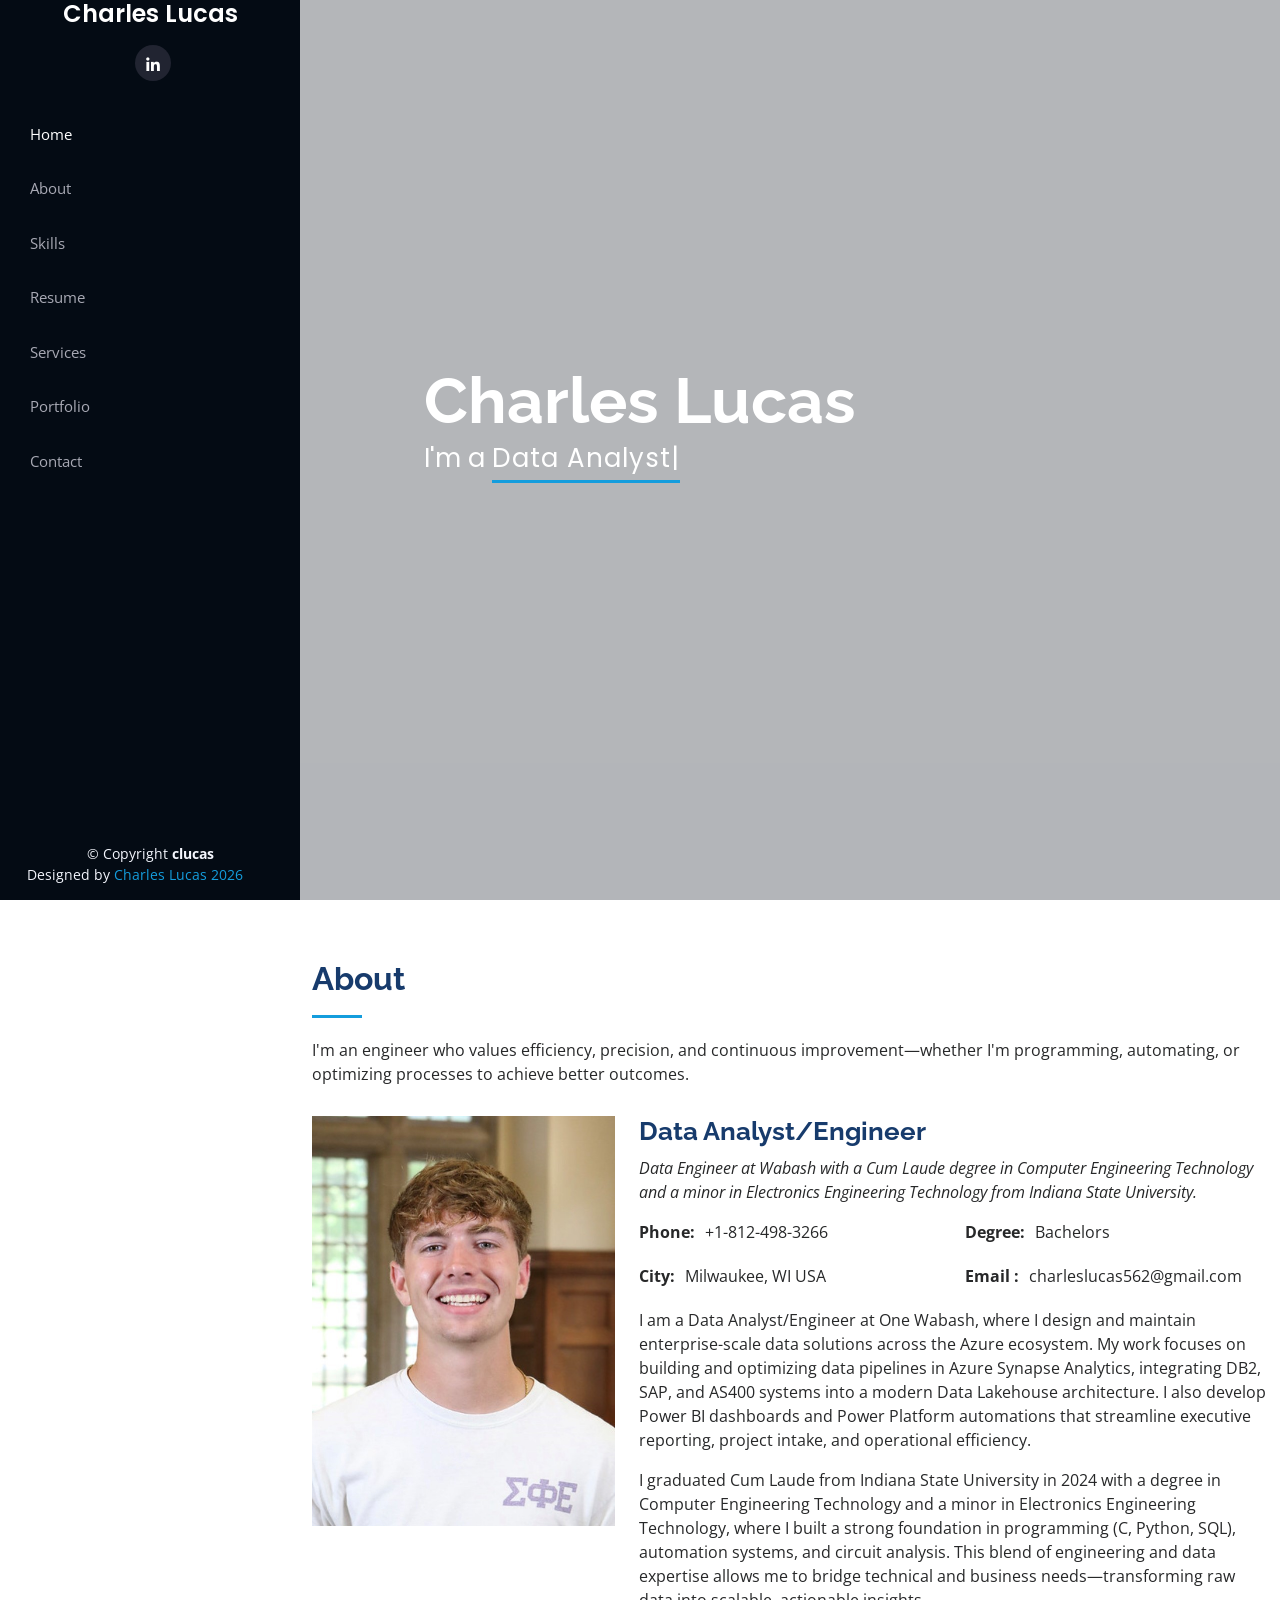
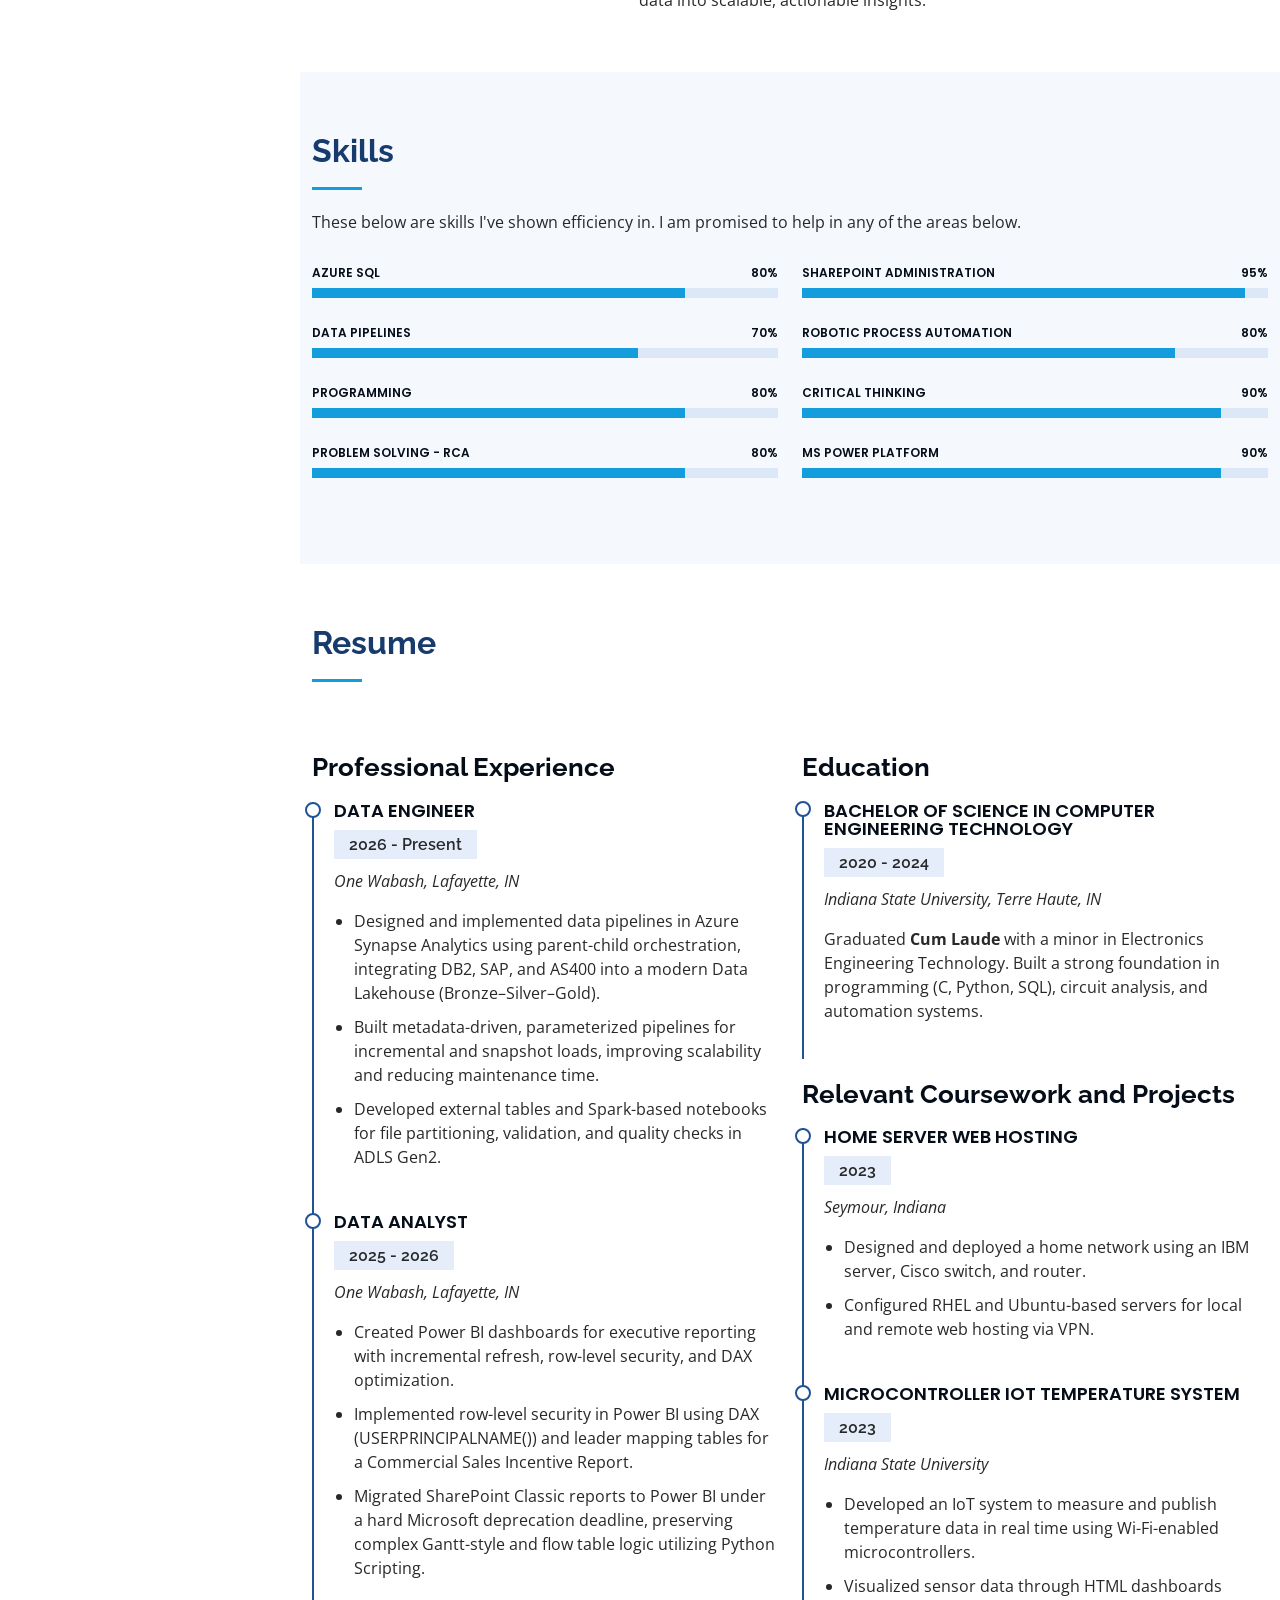
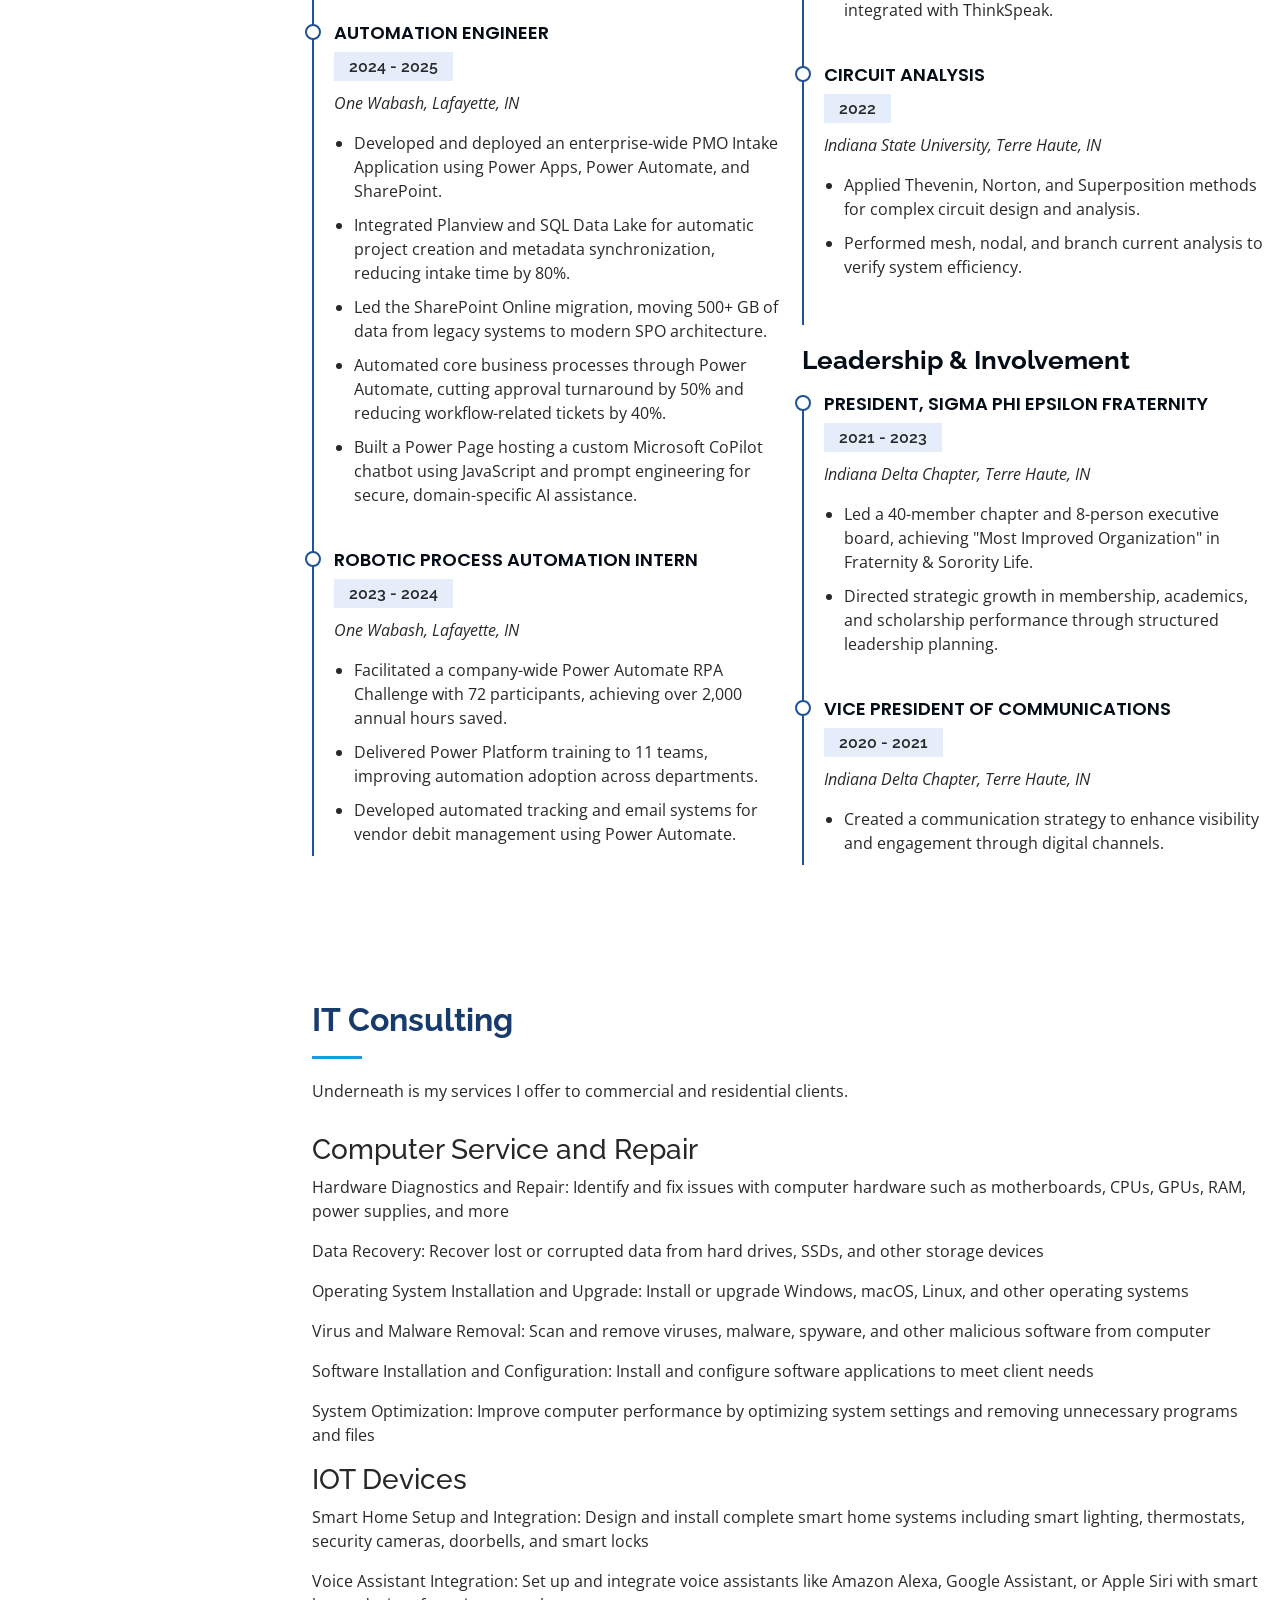
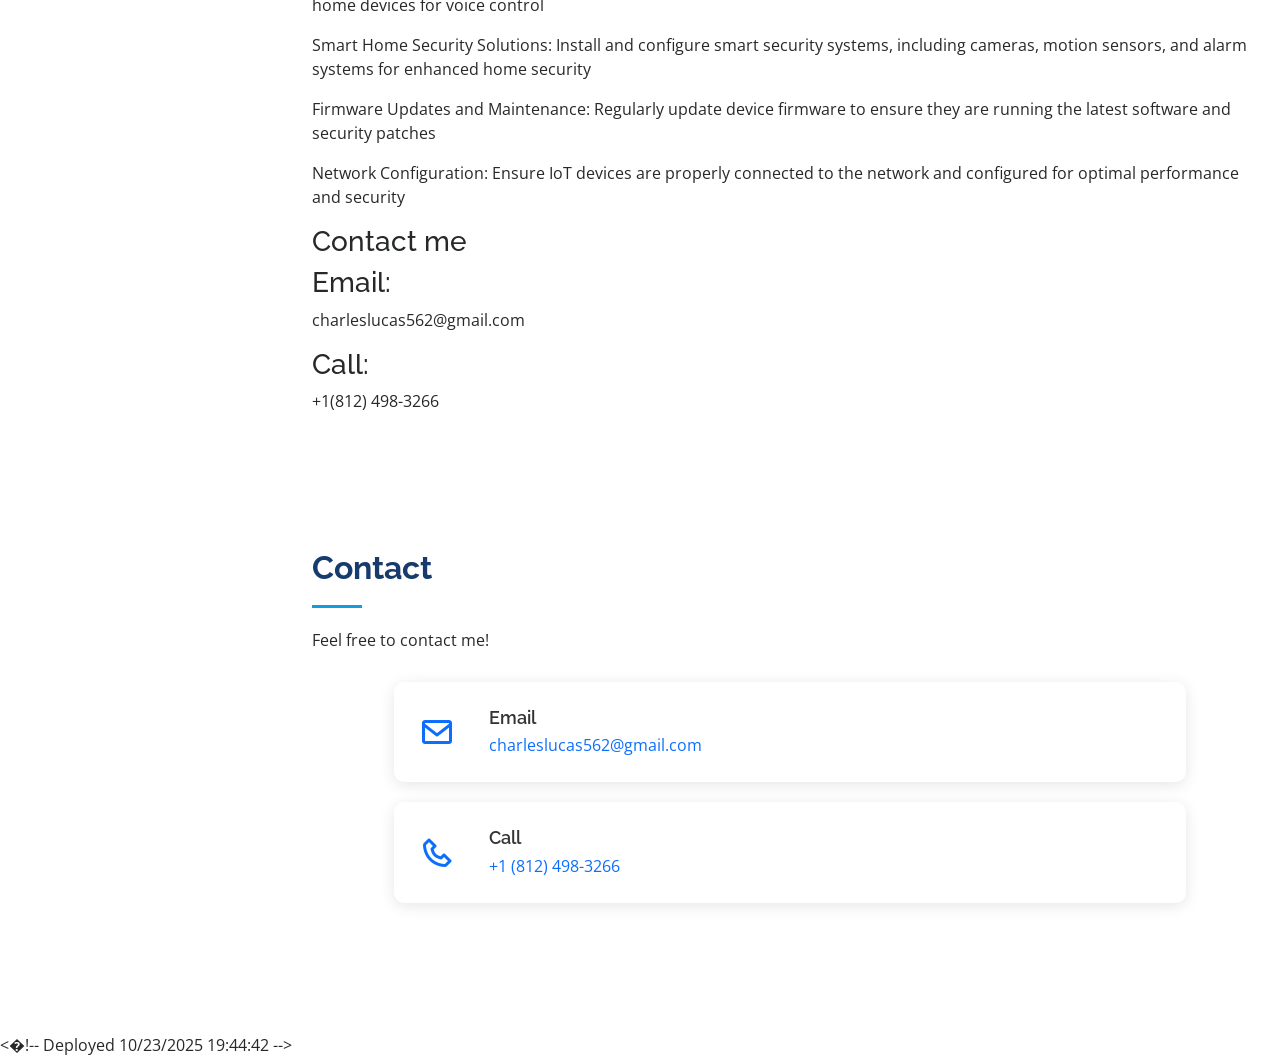
==== index.html @ 1a40a4e2 "Updated Data Analyst Bullet points and added Data Engineer Item" ====
<!DOCTYPE html>
<html lang="en">
<head>
  <meta charset="utf-8">
  <meta content="width=device-width, initial-scale=1.0" name="viewport">
  
  <title>Charles Lucas</title>
  
  <meta content="" name="description">
  <meta content="" name="keywords">
  
  <!-- Favicons -->
  <link href="assets/img/favicon.png" rel="icon" />
  <link href="assets/img/apple-touch-icon.png" rel="apple-touch-icon" />
  
  <!-- Google Fonts -->
  <link href="https://fonts.googleapis.com/css?family=Open+Sans:300,300i,400,400i,600,600i,700,700i|Raleway:300,300i,400,400i,500,500i,600,600i,700,700i|Poppins:300,300i,400,400i,500,500i,600,600i,700,700i" rel="stylesheet" />
  
  <!-- Vendor CSS Files -->
  <link href="assets/vendor/aos/aos.css" rel="stylesheet" />
  <link href="assets/vendor/bootstrap/css/bootstrap.min.css" rel="stylesheet" />
  <link href="assets/vendor/bootstrap-icons/bootstrap-icons.css" rel="stylesheet" />
  <link href="assets/vendor/boxicons/css/boxicons.min.css" rel="stylesheet" />
  <link href="assets/vendor/glightbox/css/glightbox.min.css" rel="stylesheet" />
  <link href="assets/vendor/swiper/swiper-bundle.min.css" rel="stylesheet" />
  
  <!-- Template Main CSS File -->
  <link href="assets/css/style.css" rel="stylesheet" />
  
  <style>
    .social-links a {
      font-size: 28px;
      margin: 0 10px;
      color: #0d6efd;
      transition: transform 0.2s ease, color 0.2s ease;
    }
    .social-links a:hover {
      color: #0056b3;
      transform: scale(1.2);
    }
    .social-links i {
      vertical-align: middle;
    }

    /* Enhanced Contact Section Styles */
    .contact-wrapper {
      display: flex;
      gap: 30px;
      align-items: flex-start;
    }

    .contact-info-section {
      flex: 1;
      display: flex;
      flex-direction: column;
      gap: 20px;
    }

    .contact-info-item {
      display: flex;
      align-items: center;
      padding: 25px;
      background: #fff;
      border-radius: 10px;
      box-shadow: 0 3px 15px rgba(0, 0, 0, 0.1);
      transition: transform 0.3s ease, box-shadow 0.3s ease;
    }

    .contact-info-item:hover {
      transform: translateY(-3px);
      box-shadow: 0 5px 20px rgba(0, 0, 0, 0.15);
    }

    .contact-info-item i {
      font-size: 36px;
      color: #0d6efd;
      margin-right: 20px;
      min-width: 50px;
    }

    .contact-info-item h4 {
      margin: 0 0 5px 0;
      font-size: 18px;
      font-weight: 600;
      color: #333;
    }

    .contact-info-item p {
      margin: 0;
      font-size: 16px;
    }

    .contact-info-item a {
      color: #0d6efd;
      text-decoration: none;
      transition: color 0.3s ease;
    }

    .contact-info-item a:hover {
      color: #0056b3;
      text-decoration: underline;
    }

    .social-section {
      flex: 0 0 250px;
      background: #fff;
      padding: 30px;
      border-radius: 10px;
      box-shadow: 0 3px 15px rgba(0, 0, 0, 0.1);
      text-align: right;
    }

    .social-title {
      margin: 0 0 25px 0;
      font-size: 18px;
      font-weight: 600;
      color: #333;
      text-align: right;
    }

    .social-links-contact {
      display: flex;
      flex-direction: column;
      gap: 15px;
      align-items: flex-end;
    }

    .social-links-contact a {
      display: flex;
      align-items: center;
      justify-content: center;
      width: 65px;
      height: 65px;
      background: #f8f9fa;
      border-radius: 50%;
      color: #333;
      font-size: 32px;
      transition: all 0.3s ease;
    }

    .social-links-contact a:hover {
      transform: translateX(-5px);
      box-shadow: 0 5px 15px rgba(0, 0, 0, 0.2);
    }

    .social-links-contact a.twitter:hover {
      background: #1DA1F2;
      color: #fff;
    }

    .social-links-contact a.facebook:hover {
      background: #1877F2;
      color: #fff;
    }

    .social-links-contact a.instagram:hover {
      background: linear-gradient(45deg, #f09433 0%, #e6683c 25%, #dc2743 50%, #cc2366 75%, #bc1888 100%);
      color: #fff;
    }

    .social-links-contact a.linkedin:hover {
      background: #0077B5;
      color: #fff;
    }

    @media (max-width: 768px) {
      .contact-wrapper {
        flex-direction: column;
      }

      .social-section {
        flex: 1;
        width: 100%;
        text-align: center;
      }

      .social-title {
        text-align: center;
      }

      .social-links-contact {
        flex-direction: row;
        justify-content: center;
        align-items: center;
      }

      .social-links-contact a:hover {
        transform: translateY(-5px);
      }
    }
  </style>
  
  <!-- =======================================================
  Chuck Nasty
  ======================================================== -->
</head>

<body>
  <!-- ======= Header ======= -->
  <header id="header">
    <div class="d-flex flex-column">      
      <div class="profile">
        <h1 class="text-light"><a href="index.html">Charles Lucas</a></h1>
        <div class="social-links mt-3 text-center">
          <a href="https://www.linkedin.com/in/charles-lucas-b21422235/" class="linkedin"><i class="bx bxl-linkedin"></i></a>
        </div>
      </div>

      <nav class="nav-menu navbar" id="navbar">
        <ul>
          <li><a class="nav-link scrollto active" href="#hero"><span>Home</span></a></li>
          <li><a class="nav-link scrollto" href="#about"><span>About</span></a></li>
          <li><a class="nav-link scrollto" href="#skills"><span>Skills</span></a></li>
          <li><a class="nav-link scrollto" href="#resume"><span>Resume</span></a></li>
          <li><a class="nav-link scrollto" href="#services"><span>Services</span></a></li>
          <li><a class="nav-link scrollto" href="#portfolio"><span>Portfolio</span></a></li>
          <li><a class="nav-link scrollto" href="#contact"><span>Contact</span></a></li>
        </ul>
      </nav>
      <!-- .nav-menu -->
    </div>
  </header>
  <!-- End Header -->

  <!-- ======= Hero Section ======= -->
  <section id="hero" class="d-flex flex-column justify-content-center align-items-center">
    <div class="hero-container" data-aos="fade-in">
      <h1>Charles Lucas</h1>
      <p>I'm a <span class="typed" data-typed-items="Data Analyst, Data Engineer, Developer, Leader"></span></p>
    </div>
  </section>
  <!-- End Hero -->

  <main id="main">
    <!-- ======= About Section ======= -->
    <section class="about" id="about">
      <div class="container">
        <div class="section-title">
          <h2>About</h2>
          <p>I'm an engineer who values efficiency, precision, and continuous improvement—whether I'm programming, automating, or optimizing processes to achieve better outcomes.</p>
        </div>

        <div class="row">
          <div class="col-lg-4" data-aos="fade-right">
            <img alt="" class="img-fluid" src="assets/img/profile-img-1.jpg" />
          </div>

          <div class="col-lg-8 pt-4 pt-lg-0 content" data-aos="fade-left">
            <h3>Data Analyst/Engineer</h3>
            <p class="fst-italic">Data Engineer at Wabash with a Cum Laude degree in Computer Engineering Technology and a minor in Electronics Engineering Technology from Indiana State University.</p>

            <div class="row">
              <div class="col-lg-6">
                <ul>
                  <li><strong>Phone:</strong> <span>+1-812-498-3266</span></li>
                  <li><strong>City:</strong> <span>Milwaukee, WI USA</span></li>
                </ul>
              </div>

              <div class="col-lg-6">
                <ul>
                  <li><strong>Degree:</strong> <span>Bachelors</span></li>
                  <li><strong>Email :</strong> <span>charleslucas562@gmail.com</span></li>
                </ul>
              </div>
            </div>

            <p>I am a Data Analyst/Engineer at One Wabash, where I design and maintain enterprise-scale data solutions across the Azure ecosystem. My work focuses on building and optimizing data pipelines in Azure Synapse Analytics, integrating DB2, SAP, and AS400 systems into a modern Data Lakehouse architecture. I also develop Power BI dashboards and Power Platform automations that streamline executive reporting, project intake, and operational efficiency.</p>
            <p>I graduated Cum Laude from Indiana State University in 2024 with a degree in Computer Engineering Technology and a minor in Electronics Engineering Technology, where I built a strong foundation in programming (C, Python, SQL), automation systems, and circuit analysis. This blend of engineering and data expertise allows me to bridge technical and business needs—transforming raw data into scalable, actionable insights.</p>
          </div>
        </div>
      </div>
    </section>
    <!-- End About Section -->

    <!-- ======= Skills Section ======= -->
    <section class="skills section-bg" id="skills">
      <div class="container">
        <div class="section-title">
          <h2>Skills</h2>
          <p>These below are skills I've shown efficiency in. I am promised to help in any of the areas below.</p>
        </div>

        <div class="row skills-content">
          <div class="col-lg-6" data-aos="fade-up">
            <div class="progress">
              <span class="skill">Azure SQL <i class="val">80%</i></span>
              <div class="progress-bar-wrap">
                <div aria-valuemax="100" aria-valuemin="0" aria-valuenow="80" class="progress-bar" role="progressbar"></div>
              </div>
            </div>

            <div class="progress">
              <span class="skill">Data Pipelines<i class="val">70%</i></span>
              <div class="progress-bar-wrap">
                <div aria-valuemax="100" aria-valuemin="0" aria-valuenow="70" class="progress-bar" role="progressbar"></div>
              </div>
            </div>

            <div class="progress">
              <span class="skill">Programming<i class="val">80%</i></span>
              <div class="progress-bar-wrap">
                <div aria-valuemax="100" aria-valuemin="0" aria-valuenow="80" class="progress-bar" role="progressbar"></div>
              </div>
            </div>

            <div class="progress">
              <span class="skill">Problem Solving - RCA <i class="val">80%</i></span>
              <div class="progress-bar-wrap">
                <div aria-valuemax="100" aria-valuemin="0" aria-valuenow="80" class="progress-bar" role="progressbar"></div>
              </div>
            </div>
          </div>

          <div class="col-lg-6" data-aos="fade-up" data-aos-delay="100">
            <div class="progress">
              <span class="skill">SharePoint Administration <i class="val">95%</i></span>
              <div class="progress-bar-wrap">
                <div aria-valuemax="100" aria-valuemin="0" aria-valuenow="95" class="progress-bar" role="progressbar"></div>
              </div>
            </div>

            <div class="progress">
              <span class="skill">Robotic Process Automation <i class="val">80%</i></span>
              <div class="progress-bar-wrap">
                <div aria-valuemax="100" aria-valuemin="0" aria-valuenow="80" class="progress-bar" role="progressbar"></div>
              </div>
            </div>

            <div class="progress">
              <span class="skill">Critical Thinking <i class="val">90%</i></span>
              <div class="progress-bar-wrap">
                <div aria-valuemax="100" aria-valuemin="0" aria-valuenow="90" class="progress-bar" role="progressbar"></div>
              </div>
            </div>

            <div class="progress">
              <span class="skill">MS Power Platform <i class="val">90%</i></span>
              <div class="progress-bar-wrap">
                <div aria-valuemax="100" aria-valuemin="0" aria-valuenow="90" class="progress-bar" role="progressbar"></div>
              </div>
            </div>
          </div>
        </div>
      </div>
    </section>
    <!-- End Skills Section -->

    <!-- ======= Resume Section ======= -->
    <section class="resume" id="resume">
      <div class="container">
        <div class="section-title">
          <h2>Resume</h2>
        </div>

        <div class="row">
          <!-- LEFT COLUMN - Professional Experience -->
          <div class="col-lg-6" data-aos="fade-up">
            <h3 class="resume-title">Professional Experience</h3>

            <div class="resume-item">
              <h4>Data Engineer</h4>
              <h5>2026 - Present</h5>
              <p><em>One Wabash, Lafayette, IN</em></p>
              <ul>
                <li>Designed and implemented data pipelines in Azure Synapse Analytics using parent-child orchestration, integrating DB2, SAP, and AS400 into a modern Data Lakehouse (Bronze–Silver–Gold).</li>
                <li>Built metadata-driven, parameterized pipelines for incremental and snapshot loads, improving scalability and reducing maintenance time.</li>
                <li>Developed external tables and Spark-based notebooks for file partitioning, validation, and quality checks in ADLS Gen2.</li>
              </ul>
            </div>

            <div class="resume-item">
              <h4>Data Analyst</h4>
              <h5>2025 - 2026</h5>
              <p><em>One Wabash, Lafayette, IN</em></p>
              <ul>
                <li>Created Power BI dashboards for executive reporting with incremental refresh, row-level security, and DAX optimization.</li>
                <li>Implemented row-level security in Power BI using DAX (USERPRINCIPALNAME()) and leader mapping tables for a Commercial Sales Incentive Report.</li>
                <li>Migrated SharePoint Classic reports to Power BI under a hard Microsoft deprecation deadline, preserving complex Gantt-style and flow table logic utilizing Python Scripting.</li>
              </ul>
            </div>

            <div class="resume-item">
              <h4>Automation Engineer</h4>
              <h5>2024 - 2025</h5>
              <p><em>One Wabash, Lafayette, IN</em></p>
              <ul>
                <li>Developed and deployed an enterprise-wide PMO Intake Application using Power Apps, Power Automate, and SharePoint.</li>
                <li>Integrated Planview and SQL Data Lake for automatic project creation and metadata synchronization, reducing intake time by 80%.</li>
                <li>Led the SharePoint Online migration, moving 500+ GB of data from legacy systems to modern SPO architecture.</li>
                <li>Automated core business processes through Power Automate, cutting approval turnaround by 50% and reducing workflow-related tickets by 40%.</li>
                <li>Built a Power Page hosting a custom Microsoft CoPilot chatbot using JavaScript and prompt engineering for secure, domain-specific AI assistance.</li>
              </ul>
            </div>

            <div class="resume-item">
              <h4>Robotic Process Automation Intern</h4>
              <h5>2023 - 2024</h5>
              <p><em>One Wabash, Lafayette, IN</em></p>
              <ul>
                <li>Facilitated a company-wide Power Automate RPA Challenge with 72 participants, achieving over 2,000 annual hours saved.</li>
                <li>Delivered Power Platform training to 11 teams, improving automation adoption across departments.</li>
                <li>Developed automated tracking and email systems for vendor debit management using Power Automate.</li>
              </ul>
            </div>
          </div>

          <!-- RIGHT COLUMN - Education -->
          <div class="col-lg-6" data-aos="fade-up" data-aos-delay="100">
            <h3 class="resume-title">Education</h3>
            <div class="resume-item">
              <h4>Bachelor of Science in Computer Engineering Technology</h4>
              <h5>2020 - 2024</h5>
              <p><em>Indiana State University, Terre Haute, IN</em></p>
              <p>Graduated <strong>Cum Laude</strong> with a minor in Electronics Engineering Technology. Built a strong foundation in programming (C, Python, SQL), circuit analysis, and automation systems.</p>
            </div>

            <h4 class="resume-title">Relevant Coursework and Projects</h4>
            <div class="resume-item">
              <h4>Home Server Web Hosting</h4>
              <h5>2023</h5>
              <p><em>Seymour, Indiana</em></p>
              <ul>
                <li>Designed and deployed a home network using an IBM server, Cisco switch, and router.</li>
                <li>Configured RHEL and Ubuntu-based servers for local and remote web hosting via VPN.</li>
              </ul>
            </div>

            <div class="resume-item">
              <h4>Microcontroller IoT Temperature System</h4>
              <h5>2023</h5>
              <p><em>Indiana State University</em></p>
              <ul>
                <li>Developed an IoT system to measure and publish temperature data in real time using Wi-Fi-enabled microcontrollers.</li>
                <li>Visualized sensor data through HTML dashboards integrated with ThinkSpeak.</li>
              </ul>
            </div>

            <div class="resume-item">
              <h4>Circuit Analysis</h4>
              <h5>2022</h5>
              <p><em>Indiana State University, Terre Haute, IN</em></p>
              <ul>
                <li>Applied Thevenin, Norton, and Superposition methods for complex circuit design and analysis.</li>
                <li>Performed mesh, nodal, and branch current analysis to verify system efficiency.</li>
              </ul>
            </div>
                        <h3 class="resume-title">Leadership & Involvement</h3>
            <div class="resume-item">
              <h4>President, Sigma Phi Epsilon Fraternity</h4>
              <h5>2021 - 2023</h5>
              <p><em>Indiana Delta Chapter, Terre Haute, IN</em></p>
              <ul>
                <li>Led a 40-member chapter and 8-person executive board, achieving "Most Improved Organization" in Fraternity & Sorority Life.</li>
                <li>Directed strategic growth in membership, academics, and scholarship performance through structured leadership planning.</li>
              </ul>
            </div>

            <div class="resume-item">
              <h4>Vice President of Communications</h4>
              <h5>2020 - 2021</h5>
              <p><em>Indiana Delta Chapter, Terre Haute, IN</em></p>
              <ul>
                <li>Created a communication strategy to enhance visibility and engagement through digital channels.</li>
              </ul>
            </div>
          </div>
          </div>
        </div>
      </div>
    </section>
    <!-- End Resume Section -->

    <!-- ======= Services Section ======= -->
    <section class="services" id="services">
      <div class="col-lg-12 pt-4 pt-lg-0 content" data-aos="fade-left">
        <div class="container">
          <div class="section-title">
            <h2>IT Consulting</h2>
            <p>Underneath is my services I offer to commercial and residential clients.</p>
          </div>
          
          <div class="resume-item">
            <h3>Computer Service and Repair</h3>
            <p>Hardware Diagnostics and Repair: Identify and fix issues with computer hardware such as motherboards, CPUs, GPUs, RAM, power supplies, and more</p>
            <p>Data Recovery: Recover lost or corrupted data from hard drives, SSDs, and other storage devices</p>
            <p>Operating System Installation and Upgrade: Install or upgrade Windows, macOS, Linux, and other operating systems</p>
            <p>Virus and Malware Removal: Scan and remove viruses, malware, spyware, and other malicious software from computer</p>
            <p>Software Installation and Configuration: Install and configure software applications to meet client needs</p>
            <p>System Optimization: Improve computer performance by optimizing system settings and removing unnecessary programs and files</p>
          </div>

          <div class="resume-item">
            <h3>IOT Devices</h3>
            <p>Smart Home Setup and Integration: Design and install complete smart home systems including smart lighting, thermostats, security cameras, doorbells, and smart locks</p>
            <p>Voice Assistant Integration: Set up and integrate voice assistants like Amazon Alexa, Google Assistant, or Apple Siri with smart home devices for voice control</p>
            <p>Smart Home Security Solutions: Install and configure smart security systems, including cameras, motion sensors, and alarm systems for enhanced home security</p>
            <p>Firmware Updates and Maintenance: Regularly update device firmware to ensure they are running the latest software and security patches</p>
            <p>Network Configuration: Ensure IoT devices are properly connected to the network and configured for optimal performance and security</p>
          </div>

          <div class="email">
            <h3>Contact me</h3>
            <h3>Email:</h3>
            <p>charleslucas562@gmail.com</p>
            
            <div class="phone">
              <h3>Call:</h3>
              <p>+1(812) 498-3266</p> 
            </div>
          </div>
        </div>
      </div>
    </section>
    <!-- End Services Section -->

    <!-- ======= Portfolio Section ======= --> <!--
    <section class="portfolio section-bg" id="portfolio">
      <div class="col-lg-12 pt-4 pt-lg-0 content" data-aos="fade-up">
        <div class="container">
          <div class="section-title">
            <h2>Portfolio</h2>
            <p>Underneath is my completed projects and descriptions.</p>
          </div>

          <div class="section-item">
            <h1>Senior Project</h1>
          </div>

          <table>
            <tr>
              <td>
                <div class="col-lg-10" data-aos="fade-left" data-aos-delay="100">
                  <img alt="" class="img-fluid" src="assets/img/Main_Setup.jpg" />
                </div>
              </td>
              <td>
                <div class="col-lg-10" data-aos="fade-right">
                  <img alt="" class="img-fluid" src="assets/img/Screen.jpg" />
                </div>
              </td>
            </tr>
          </table>

          <table>
            <tr>
              <td>
                <div class="col-lg-10" data-aos="fade-left" data-aos-delay="100">
                  <img alt="" class="img-fluid" src="assets/img/Mounting.jpg" />
                </div>
              </td>
              <td>
                <div class="col-lg-10" data-aos="fade-right">
                  <img alt="" class="img-fluid" src="assets/img/Cars.jpg" />
                </div>
              </td>
            </tr>       
          </table>

          <p>This project stemmed from our team's passion for microcontrollers and developing efficient, real-world solutions from the ground up. We built a parking sensor system that used ultrasonic sensors and Arduino microcontrollers to detect vehicle presence and display available spots on an LCD screen.</p>
          <p>Testing took place at the Indiana State University parking garage, where the sensors were installed in 3D-printed housings for weather protection and ease of setup. Two interconnected Arduinos communicated via serial transmission—one collecting sensor data and the other displaying real-time parking availability.</p>
          <p>The project applied structured project management practices, including GANTT charts, Work Breakdown Structures, and cost estimation, ensuring an organized and deliverable-driven development process.</p>

          <h4>Youtube Link of Demonstration</h4>
          <p>Watch it <a href="https://www.youtube.com/watch?v=TFzTekhCgys">here</a> for a more detailed view of how it works.</p>

          <div class="section-item">
            <h1>Semester 1 Project Temperature IOT</h1>
          </div>

          &nbsp; &nbsp; &nbsp; &nbsp; &nbsp; &nbsp; &nbsp; &nbsp; &nbsp; &nbsp;&nbsp;
          <iframe height="260" src="https://thingspeak.com/channels/2043121/charts/1?bgcolor=%23ffffff&amp;color=%23d62020dynamic=true&amp;results=60&amp;type=line&amp;update=15" style="border: 1px solid #cccccc;" width="450"></iframe>&nbsp; &nbsp; &nbsp;
          <iframe height="260" src="https://thingspeak.com/channels/2043121/charts/2?bgcolor=%23ffffff&amp;color=%23d62020&amp;dynamic=true&amp;results=60&amp;type=line&amp;update=15" style="border: 1px solid #cccccc;" width="450"></iframe>

          <p>Designed a circuit to read the temperature with a thermistor and microcontroller analog pin. Programmed the microcontroller to be able to read Fahrenheit and Celsius by a click of a push button. Printed out my results to my html website using graphs from thing speak. Communicated from my microcontroller to my Wi-Fi by using a Wi-Fi shield and code.</p>

          <div class="section-item">
            <h1>Semester 2 Project Motion Detection IOT</h1>
            &nbsp; &nbsp; &nbsp; &nbsp; &nbsp; &nbsp; &nbsp; &nbsp; &nbsp; &nbsp;
            <iframe width="450" height="260" style="border: 1px solid #cccccc;" src="https://thingspeak.com/channels/2094765/charts/1?bgcolor=%23ffffff&color=%23d62020&dynamic=true&min=0&results=200&type=line"></iframe>
          </div>

          <p id="my-tag"></p>
          <p>Designed a program using two micrcontrollers to be able to capture motion using a TTL Serial Camera. Following that one microcontroller caputured the image and saved the image to an SD card. Then the second microcontroller would upload to thing speak as well as add a time stamp to this website. As well as used a Wi-Fi shield to be able to connect to the internet to upload the results. Our program caputured the time stamp as well as sent a notification to this website.</p>
        </div>
      </div>
    </section> -->
    <!-- End of Portfolio -->

    <!-- Contact Section -->
    <section class="contact" id="contact">
      <div class="container">
        <div class="section-title">
          <h2>Contact</h2>
          <p>Feel free to contact me!</p>
        </div>
          
        <div class="row justify-content-center" data-aos="fade-in">
          <div class="col-lg-10">
            <div class="contact-wrapper">
              <div class="contact-info-section">
                <div class="contact-info-item">
                  <i class="bx bx-envelope"></i>
                  <div>
                    <h4>Email</h4>
                    <p><a href="mailto:charleslucas562@gmail.com">charleslucas562@gmail.com</a></p>
                  </div>
                </div>

                <div class="contact-info-item">
                  <i class="bx bx-phone"></i>
                  <div>
                    <h4>Call</h4>
                    <p><a href="tel:+18124983266">+1 (812) 498-3266</a></p>
                  </div>
                </div>

                <div class="social-section mobile-only-social" style="display: none;">
                  <h4 class="social-title">Connect With Me</h4>
                  <div class="social-links-contact">
                    <a href="https://www.linkedin.com/in/charles-lucas-b21422235/" class="linkedin" title="LinkedIn"><i class="bx bxl-linkedin"></i></a>
                  </div>
                </div>
              </div>
            </div>
          </div>
        </div>
      </div>
    </section>
    <!-- End Contact Section -->
  </main>
  <!-- End #main -->

  <!-- ======= Footer ======= -->
  <footer id="footer">
    <div class="container">
      <div class="copyright">&copy; Copyright <strong><span>clucas</span></strong></div>
        Designed by <a href="https://www.linkedin.com/in/charles-lucas562/">Charles Lucas 2026</a>
      </div>
    </div>
  </footer>
  <!-- End Footer -->

  <!-- Vendor JS Files -->
  <script src="assets/vendor/purecounter/purecounter_vanilla.js"></script>
  <script src="assets/vendor/aos/aos.js"></script>
  <script src="assets/vendor/bootstrap/js/bootstrap.bundle.min.js"></script>
  <script src="assets/vendor/glightbox/js/glightbox.min.js"></script>
  <script src="assets/vendor/isotope-layout/isotope.pkgd.min.js"></script>
  <script src="assets/vendor/swiper/swiper-bundle.min.js"></script>
  <script src="assets/vendor/typed.js/typed.min.js"></script>
  <script src="assets/vendor/waypoints/noframework.waypoints.js"></script>
  <script src="assets/vendor/php-email-form/validate.js"></script>
  
  <!-- Template Main JS File -->
  <script src="assets/js/main.js"></script>
  
  <script>
    const tag = document.getElementById("my-tag");
    function updateTag(){
      fetch('https://api.thingspeak.com/channels/2094765/fields/1.json?results=2')
        .then(response=> response.json())
        .then(data =>{
          const isoDateString = data.feeds[0].created_at
          const date = new Date(isoDateString)
          const regularDate = date.toLocaleString()
          tag.innerHTML = "Message: " + data.feeds[0].field1 + "<br/>" + "Time Stamp: " + regularDate
        })
        .catch(error => console.error(error));
    }
    updateTag();
    setInterval(updateTag, 500)

    // Handle social section visibility based on screen size
    function handleSocialVisibility() {
      const socialSection = document.querySelector('.mobile-only-social');
      if (socialSection) {
        if (window.innerWidth <= 768) {
          socialSection.style.display = 'block';
        } else {
          socialSection.style.display = 'none';
        }
      }
    }

    // Run on load
    window.addEventListener('load', handleSocialVisibility);
    // Run on resize
    window.addEventListener('resize', handleSocialVisibility);
  </script>
</body>
</html>< ! - -   D e p l o y e d   1 0 / 2 3 / 2 0 2 5   1 9 : 4 4 : 4 2   - - > 
 
 
---- assets/css/style.css ----
body {
  font-family: "Open Sans", sans-serif;
  color: #272829;
}

a {
  color: #149ddd;
  text-decoration: none;
}

a:hover {
  color: #37b3ed;
  text-decoration: none;
}

h1,
h2,
h3,
h4,
h5,
h6 {
  font-family: "Raleway", sans-serif;
}

/*--------------------------------------------------------------
# Back to top button
--------------------------------------------------------------*/
.back-to-top {
  position: fixed;
  visibility: hidden;
  opacity: 0;
  right: 15px;
  bottom: 15px;
  z-index: 996;
  background: #149ddd;
  width: 40px;
  height: 40px;
  border-radius: 50px;
  transition: all 0.4s;
}

.back-to-top i {
  font-size: 28px;
  color: #fff;
  line-height: 0;
}

.back-to-top:hover {
  background: #2eafec;
  color: #fff;
}

.back-to-top.active {
  visibility: visible;
  opacity: 1;
}

/*--------------------------------------------------------------
# Header
--------------------------------------------------------------*/
#header {
  position: fixed;
  top: 0;
  left: 0;
  bottom: 0;
  width: 300px;
  transition: all ease-in-out 0.5s;
  z-index: 9997;
  transition: all 0.5s;
  padding: 0 15px;
  background: #040b14;
  overflow-y: auto;
}

#header .profile img {
  margin: 15px auto;
  display: block;
  width: 120px;
  border: 8px solid #2c2f3f;
}

#header .profile h1 {
  font-size: 24px;
  margin: 0;
  padding: 0;
  font-weight: 600;
  -moz-text-align-last: center;
  text-align-last: center;
  font-family: "Poppins", sans-serif;
}

#header .profile h1 a,
#header .profile h1 a:hover {
  color: #fff;
  text-decoration: none;
}

#header .profile .social-links a {
  font-size: 18px;
  display: inline-block;
  background: #212431;
  color: #fff;
  line-height: 1;
  padding: 8px 0;
  margin-right: 4px;
  border-radius: 50%;
  text-align: center;
  width: 36px;
  height: 36px;
  transition: 0.3s;
}

#header .profile .social-links a:hover {
  background: #149ddd;
  color: #fff;
  text-decoration: none;
}

#main {
  margin-left: 300px;
}

@media (max-width: 1199px) {
  #header {
    left: -300px;
  }

  #main {
    margin-left: 0;
  }
}

/*--------------------------------------------------------------
# Navigation Menu
--------------------------------------------------------------*/
/* Desktop Navigation */
.nav-menu {
  padding: 30px 0 0 0;
}

.nav-menu * {
  margin: 0;
  padding: 0;
  list-style: none;
}

.nav-menu>ul>li {
  position: relative;
  white-space: nowrap;
}

.nav-menu a,
.nav-menu a:focus {
  display: flex;
  align-items: center;
  color: #a8a9b4;
  padding: 12px 15px;
  margin-bottom: 8px;
  transition: 0.3s;
  font-size: 15px;
}

.nav-menu a i,
.nav-menu a:focus i {
  font-size: 24px;
  padding-right: 8px;
  color: #6f7180;
}

.nav-menu a:hover,
.nav-menu .active,
.nav-menu .active:focus,
.nav-menu li:hover>a {
  text-decoration: none;
  color: #fff;
}

.nav-menu a:hover i,
.nav-menu .active i,
.nav-menu .active:focus i,
.nav-menu li:hover>a i {
  color: #149ddd;
}

/* Mobile Navigation */
.mobile-nav-toggle {
  position: fixed;
  right: 15px;
  top: 15px;
  z-index: 9998;
  border: 0;
  font-size: 24px;
  transition: all 0.4s;
  outline: none !important;
  background-color: #149ddd;
  color: #fff;
  width: 40px;
  height: 40px;
  display: inline-flex;
  align-items: center;
  justify-content: center;
  line-height: 0;
  border-radius: 50px;
  cursor: pointer;
}

.mobile-nav-active {
  overflow: hidden;
}

.mobile-nav-active #header {
  left: 0;
}

/*--------------------------------------------------------------
# Hero Section
--------------------------------------------------------------*/
#hero {
  width: 100%;
  height: 100vh;
  background: url("../img/hero-bg.jpg") top center;
  background-size: cover;
}

#hero:before {
  content: "";
  background: rgba(5, 13, 24, 0.3);
  position: absolute;
  bottom: 0;
  top: 0;
  left: 0;
  right: 0;
  z-index: 1;
}

#hero .hero-container {
  position: relative;
  z-index: 2;
  min-width: 300px;
}

#hero h1 {
  margin: 0 0 10px 0;
  font-size: 64px;
  font-weight: 700;
  line-height: 56px;
  color: #fff;
}

#hero p {
  color: #fff;
  margin-bottom: 50px;
  font-size: 26px;
  font-family: "Poppins", sans-serif;
}

#hero p span {
  color: #fff;
  padding-bottom: 4px;
  letter-spacing: 1px;
  border-bottom: 3px solid #149ddd;
}

@media (min-width: 1024px) {
  #hero {
    background-attachment: fixed;
  }
}

@media (max-width: 768px) {
  #hero h1 {
    font-size: 28px;
    line-height: 36px;
  }

  #hero h2 {
    font-size: 18px;
    line-height: 24px;
    margin-bottom: 30px;
  }
}

/*--------------------------------------------------------------
# Sections General
--------------------------------------------------------------*/
section {
  padding: 60px 0;
  overflow: hidden;
}

.section-bg {
  background: #f5f8fd;
}

.section-title {
  padding-bottom: 30px;
}

.section-title h2 {
  font-size: 32px;
  font-weight: bold;
  margin-bottom: 20px;
  padding-bottom: 20px;
  position: relative;
  color: #173b6c;
}

.section-title h2::after {
  content: "";
  position: absolute;
  display: block;
  width: 50px;
  height: 3px;
  background: #149ddd;
  bottom: 0;
  left: 0;
}

.section-title p {
  margin-bottom: 0;
}

/*--------------------------------------------------------------
# About
--------------------------------------------------------------*/
.about .content h3 {
  font-weight: 700;
  font-size: 26px;
  color: #173b6c;
}

.about .content ul {
  list-style: none;
  padding: 0;
}

.about .content ul li {
  margin-bottom: 20px;
  display: flex;
  align-items: center;
}

.about .content ul strong {
  margin-right: 10px;
}

.about .content ul i {
  font-size: 16px;
  margin-right: 5px;
  color: #149ddd;
  line-height: 0;
}

.about .content p:last-child {
  margin-bottom: 0;
}

/*--------------------------------------------------------------
# Facts
--------------------------------------------------------------*/
.facts {
  padding-bottom: 30px;
}

.facts .count-box {
  padding: 30px;
  width: 100%;
}

.facts .count-box i {
  display: block;
  font-size: 44px;
  color: #149ddd;
  float: left;
  line-height: 0;
}

.facts .count-box span {
  font-size: 48px;
  line-height: 40px;
  display: block;
  font-weight: 700;
  color: #050d18;
  margin-left: 60px;
}

.facts .count-box p {
  padding: 15px 0 0 0;
  margin: 0 0 0 60px;
  font-family: "Raleway", sans-serif;
  font-size: 14px;
  color: #122f57;
}

.facts .count-box a {
  font-weight: 600;
  display: block;
  margin-top: 20px;
  color: #122f57;
  font-size: 15px;
  font-family: "Poppins", sans-serif;
  transition: ease-in-out 0.3s;
}

.facts .count-box a:hover {
  color: #1f5297;
}

/*--------------------------------------------------------------
# Akills
--------------------------------------------------------------*/
.skills .progress {
  height: 60px;
  display: block;
  background: none;
  border-radius: 0;
}

.skills .progress .skill {
  padding: 0;
  margin: 0 0 6px 0;
  text-transform: uppercase;
  display: block;
  font-weight: 600;
  font-family: "Poppins", sans-serif;
  color: #050d18;
}

.skills .progress .skill .val {
  float: right;
  font-style: normal;
}

.skills .progress-bar-wrap {
  background: #dce8f8;
  height: 10px;
}

.skills .progress-bar {
  width: 1px;
  height: 10px;
  transition: 0.9s;
  background-color: #149ddd;
}

/*--------------------------------------------------------------
# Resume
--------------------------------------------------------------*/
.resume .resume-title {
  font-size: 26px;
  font-weight: 700;
  margin-top: 20px;
  margin-bottom: 20px;
  color: #050d18;
}

.resume .resume-item {
  padding: 0 0 20px 20px;
  margin-top: -2px;
  border-left: 2px solid #1f5297;
  position: relative;
}

.resume .resume-item h4 {
  line-height: 18px;
  font-size: 18px;
  font-weight: 600;
  text-transform: uppercase;
  font-family: "Poppins", sans-serif;
  color: #050d18;
  margin-bottom: 10px;
}

.resume .resume-item h5 {
  font-size: 16px;
  background: #e4edf9;
  padding: 5px 15px;
  display: inline-block;
  font-weight: 600;
  margin-bottom: 10px;
}

.resume .resume-item ul {
  padding-left: 20px;
}

.resume .resume-item ul li {
  padding-bottom: 10px;
}

.resume .resume-item:last-child {
  padding-bottom: 0;
}

.resume .resume-item::before {
  content: "";
  position: absolute;
  width: 16px;
  height: 16px;
  border-radius: 50px;
  left: -9px;
  top: 0;
  background: #fff;
  border: 2px solid #1f5297;
}

/*--------------------------------------------------------------
# Portfolio
--------------------------------------------------------------*/
.portfolio .portfolio-item {
  margin-bottom: 30px;
}

.portfolio #portfolio-flters {
  padding: 0;
  margin: 0 auto 35px auto;
  list-style: none;
  text-align: center;
  background: #fff;
  border-radius: 50px;
  padding: 2px 15px;
}

.portfolio #portfolio-flters li {
  cursor: pointer;
  display: inline-block;
  padding: 10px 15px 8px 15px;
  font-size: 14px;
  font-weight: 600;
  line-height: 1;
  text-transform: uppercase;
  color: #272829;
  margin-bottom: 5px;
  transition: all 0.3s ease-in-out;
}

.portfolio #portfolio-flters li:hover,
.portfolio #portfolio-flters li.filter-active {
  color: #149ddd;
}

.portfolio #portfolio-flters li:last-child {
  margin-right: 0;
}

.portfolio .portfolio-wrap {
  transition: 0.3s;
  position: relative;
  overflow: hidden;
  z-index: 1;
}

.portfolio .portfolio-wrap::before {
  content: "";
  background: rgba(255, 255, 255, 0.5);
  position: absolute;
  left: 0;
  right: 0;
  top: 0;
  bottom: 0;
  transition: all ease-in-out 0.3s;
  z-index: 2;
  opacity: 0;
}

.portfolio .portfolio-wrap .portfolio-links {
  opacity: 1;
  left: 0;
  right: 0;
  bottom: -60px;
  z-index: 3;
  position: absolute;
  transition: all ease-in-out 0.3s;
  display: flex;
  justify-content: center;
}

.portfolio .portfolio-wrap .portfolio-links a {
  color: #fff;
  font-size: 28px;
  text-align: center;
  background: rgba(20, 157, 221, 0.75);
  transition: 0.3s;
  width: 50%;
}

.portfolio .portfolio-wrap .portfolio-links a:hover {
  background: rgba(20, 157, 221, 0.95);
}

.portfolio .portfolio-wrap .portfolio-links a+a {
  border-left: 1px solid #37b3ed;
}

.portfolio .portfolio-wrap:hover::before {
  top: 0;
  left: 0;
  right: 0;
  bottom: 0;
  opacity: 1;
}

.portfolio .portfolio-wrap:hover .portfolio-links {
  opacity: 1;
  bottom: 0;
}

/*--------------------------------------------------------------
# Portfolio Details
--------------------------------------------------------------*/
.portfolio-details {
  padding-top: 40px;
}

.portfolio-details .portfolio-details-slider img {
  width: 100%;
}

.portfolio-details .portfolio-details-slider .swiper-pagination {
  margin-top: 20px;
  position: relative;
}

.portfolio-details .portfolio-details-slider .swiper-pagination .swiper-pagination-bullet {
  width: 12px;
  height: 12px;
  background-color: #fff;
  opacity: 1;
  border: 1px solid #149ddd;
}

.portfolio-details .portfolio-details-slider .swiper-pagination .swiper-pagination-bullet-active {
  background-color: #149ddd;
}

.portfolio-details .portfolio-info {
  padding: 30px;
  box-shadow: 0px 0 30px rgba(5, 13, 24, 0.08);
}

.portfolio-details .portfolio-info h3 {
  font-size: 22px;
  font-weight: 700;
  margin-bottom: 20px;
  padding-bottom: 20px;
  border-bottom: 1px solid #eee;
}

.portfolio-details .portfolio-info ul {
  list-style: none;
  padding: 0;
  font-size: 15px;
}

.portfolio-details .portfolio-info ul li+li {
  margin-top: 10px;
}

.portfolio-details .portfolio-description {
  padding-top: 30px;
}

.portfolio-details .portfolio-description h2 {
  font-size: 26px;
  font-weight: 700;
  margin-bottom: 20px;
}

.portfolio-details .portfolio-description p {
  padding: 0;
}

/*--------------------------------------------------------------
# Services
--------------------------------------------------------------*/
.services .icon-box {
  margin-bottom: 20px;
}

.services .icon {
  float: left;
  display: flex;
  align-items: center;
  justify-content: center;
  width: 54px;
  height: 54px;
  background: #149ddd;
  border-radius: 50%;
  transition: 0.5s;
  border: 1px solid #149ddd;
}

.services .icon i {
  color: #fff;
  font-size: 24px;
  line-height: 0;
}

.services .icon-box:hover .icon {
  background: #fff;
}

.services .icon-box:hover .icon i {
  color: #149ddd;
}

.services .title {
  margin-left: 80px;
  font-weight: 700;
  margin-bottom: 15px;
  font-size: 18px;
}

.services .title a {
  color: #343a40;
}

.services .title a:hover {
  color: #149ddd;
}

.services .description {
  margin-left: 80px;
  line-height: 24px;
  font-size: 14px;
}

/*--------------------------------------------------------------
# Testimonials
--------------------------------------------------------------*/
.testimonials .testimonials-carousel,
.testimonials .testimonials-slider {
  overflow: hidden;
}

.testimonials .testimonial-item {
  box-sizing: content-box;
  text-align: center;
  min-height: 320px;
}

.testimonials .testimonial-item .testimonial-img {
  width: 90px;
  border-radius: 50%;
  margin: 0 auto;
}

.testimonials .testimonial-item h3 {
  font-size: 18px;
  font-weight: bold;
  margin: 10px 0 5px 0;
  color: #111;
}

.testimonials .testimonial-item h4 {
  font-size: 14px;
  color: #999;
  margin: 0;
}

.testimonials .testimonial-item .quote-icon-left,
.testimonials .testimonial-item .quote-icon-right {
  color: #c3e8fa;
  font-size: 26px;
}

.testimonials .testimonial-item .quote-icon-left {
  display: inline-block;
  left: -5px;
  position: relative;
}

.testimonials .testimonial-item .quote-icon-right {
  display: inline-block;
  right: -5px;
  position: relative;
  top: 10px;
}

.testimonials .testimonial-item p {
  font-style: italic;
  margin: 0 15px 15px 15px;
  padding: 20px;
  background: #fff;
  position: relative;
  margin-bottom: 35px;
  border-radius: 6px;
  box-shadow: 0px 2px 15px rgba(0, 0, 0, 0.1);
}

.testimonials .testimonial-item p::after {
  content: "";
  width: 0;
  height: 0;
  border-top: 20px solid #fff;
  border-right: 20px solid transparent;
  border-left: 20px solid transparent;
  position: absolute;
  bottom: -20px;
  left: calc(50% - 20px);
}

.testimonials .swiper-pagination {
  margin-top: 20px;
  position: relative;
}

.testimonials .swiper-pagination .swiper-pagination-bullet {
  width: 12px;
  height: 12px;
  background-color: #fff;
  opacity: 1;
  border: 1px solid #149ddd;
}

.testimonials .swiper-pagination .swiper-pagination-bullet-active {
  background-color: #149ddd;
}

/*--------------------------------------------------------------
# Contact
--------------------------------------------------------------*/
.contact {
  padding-bottom: 130px;
}

.contact .info {
  padding: 30px;
  background: #fff;
  width: 100%;
  box-shadow: 0 0 24px 0 rgba(0, 0, 0, 0.12);
}

.contact .info i {
  font-size: 20px;
  color: #149ddd;
  float: left;
  width: 44px;
  height: 44px;
  background: #dff3fc;
  display: flex;
  justify-content: center;
  align-items: center;
  border-radius: 50px;
  transition: all 0.3s ease-in-out;
}

.contact .info h4 {
  padding: 0 0 0 60px;
  font-size: 22px;
  font-weight: 600;
  margin-bottom: 5px;
  color: #050d18;
}

.contact .info p {
  padding: 0 0 10px 60px;
  margin-bottom: 20px;
  font-size: 14px;
  color: #173b6c;
}

.contact .info .email p {
  padding-top: 5px;
}

.contact .info .social-links {
  padding-left: 60px;
}

.contact .info .social-links a {
  font-size: 18px;
  display: inline-block;
  background: #333;
  color: #fff;
  line-height: 1;
  padding: 8px 0;
  border-radius: 50%;
  text-align: center;
  width: 36px;
  height: 36px;
  transition: 0.3s;
  margin-right: 10px;
}

.contact .info .social-links a:hover {
  background: #149ddd;
  color: #fff;
}

.contact .info .email:hover i,
.contact .info .address:hover i,
.contact .info .phone:hover i {
  background: #149ddd;
  color: #fff;
}

.contact .php-email-form {
  width: 100%;
  padding: 30px;
  background: #fff;
  box-shadow: 0 0 24px 0 rgba(0, 0, 0, 0.12);
}

.contact .php-email-form .form-group {
  padding-bottom: 8px;
}

.contact .php-email-form .validate {
  display: none;
  color: red;
  margin: 0 0 15px 0;
  font-weight: 400;
  font-size: 13px;
}

.contact .php-email-form .error-message {
  display: none;
  color: #fff;
  background: #ed3c0d;
  text-align: left;
  padding: 15px;
  font-weight: 600;
}

.contact .php-email-form .error-message br+br {
  margin-top: 25px;
}

.contact .php-email-form .sent-message {
  display: none;
  color: #fff;
  background: #18d26e;
  text-align: center;
  padding: 15px;
  font-weight: 600;
}

.contact .php-email-form .loading {
  display: none;
  background: #fff;
  text-align: center;
  padding: 15px;
}

.contact .php-email-form .loading:before {
  content: "";
  display: inline-block;
  border-radius: 50%;
  width: 24px;
  height: 24px;
  margin: 0 10px -6px 0;
  border: 3px solid #18d26e;
  border-top-color: #eee;
  animation: animate-loading 1s linear infinite;
}

.contact .php-email-form .form-group {
  margin-bottom: 15px;
}

.contact .php-email-form label {
  padding-bottom: 8px;
}

.contact .php-email-form input,
.contact .php-email-form textarea {
  border-radius: 0;
  box-shadow: none;
  font-size: 14px;
}

.contact .php-email-form input {
  height: 44px;
}

.contact .php-email-form textarea {
  padding: 10px 15px;
}

.contact .php-email-form button[type=submit] {
  background: #149ddd;
  border: 0;
  padding: 10px 24px;
  color: #fff;
  transition: 0.4s;
  border-radius: 4px;
}

.contact .php-email-form button[type=submit]:hover {
  background: #37b3ed;
}

@keyframes animate-loading {
  0% {
    transform: rotate(0deg);
  }

  100% {
    transform: rotate(360deg);
  }
}

/*--------------------------------------------------------------
# Breadcrumbs
--------------------------------------------------------------*/
.breadcrumbs {
  padding: 20px 0;
  background: #f9f9f9;
}

.breadcrumbs h2 {
  font-size: 26px;
  font-weight: 300;
}

.breadcrumbs ol {
  display: flex;
  flex-wrap: wrap;
  list-style: none;
  padding: 0;
  margin: 0;
  font-size: 15px;
}

.breadcrumbs ol li+li {
  padding-left: 10px;
}

.breadcrumbs ol li+li::before {
  display: inline-block;
  padding-right: 10px;
  color: #0e2442;
  content: "/";
}

@media (max-width: 768px) {
  .breadcrumbs .d-flex {
    display: block !important;
  }

  .breadcrumbs ol {
    display: block;
  }

  .breadcrumbs ol li {
    display: inline-block;
  }
}

/*--------------------------------------------------------------
# Footer
--------------------------------------------------------------*/
#footer {
  padding: 15px;
  color: #f4f6fd;
  font-size: 14px;
  position: fixed;
  left: 0;
  bottom: 0;
  width: 300px;
  z-index: 9999;
  background: #040b14;
}

#footer .copyright {
  text-align: center;
}

#footer .credits {
  padding-top: 5px;
  text-align: center;
  font-size: 13px;
  color: #eaebf0;
}

@media (max-width: 1199px) {
  #footer {
    position: static;
    width: auto;
    padding-right: 20px 15px;
  }
}
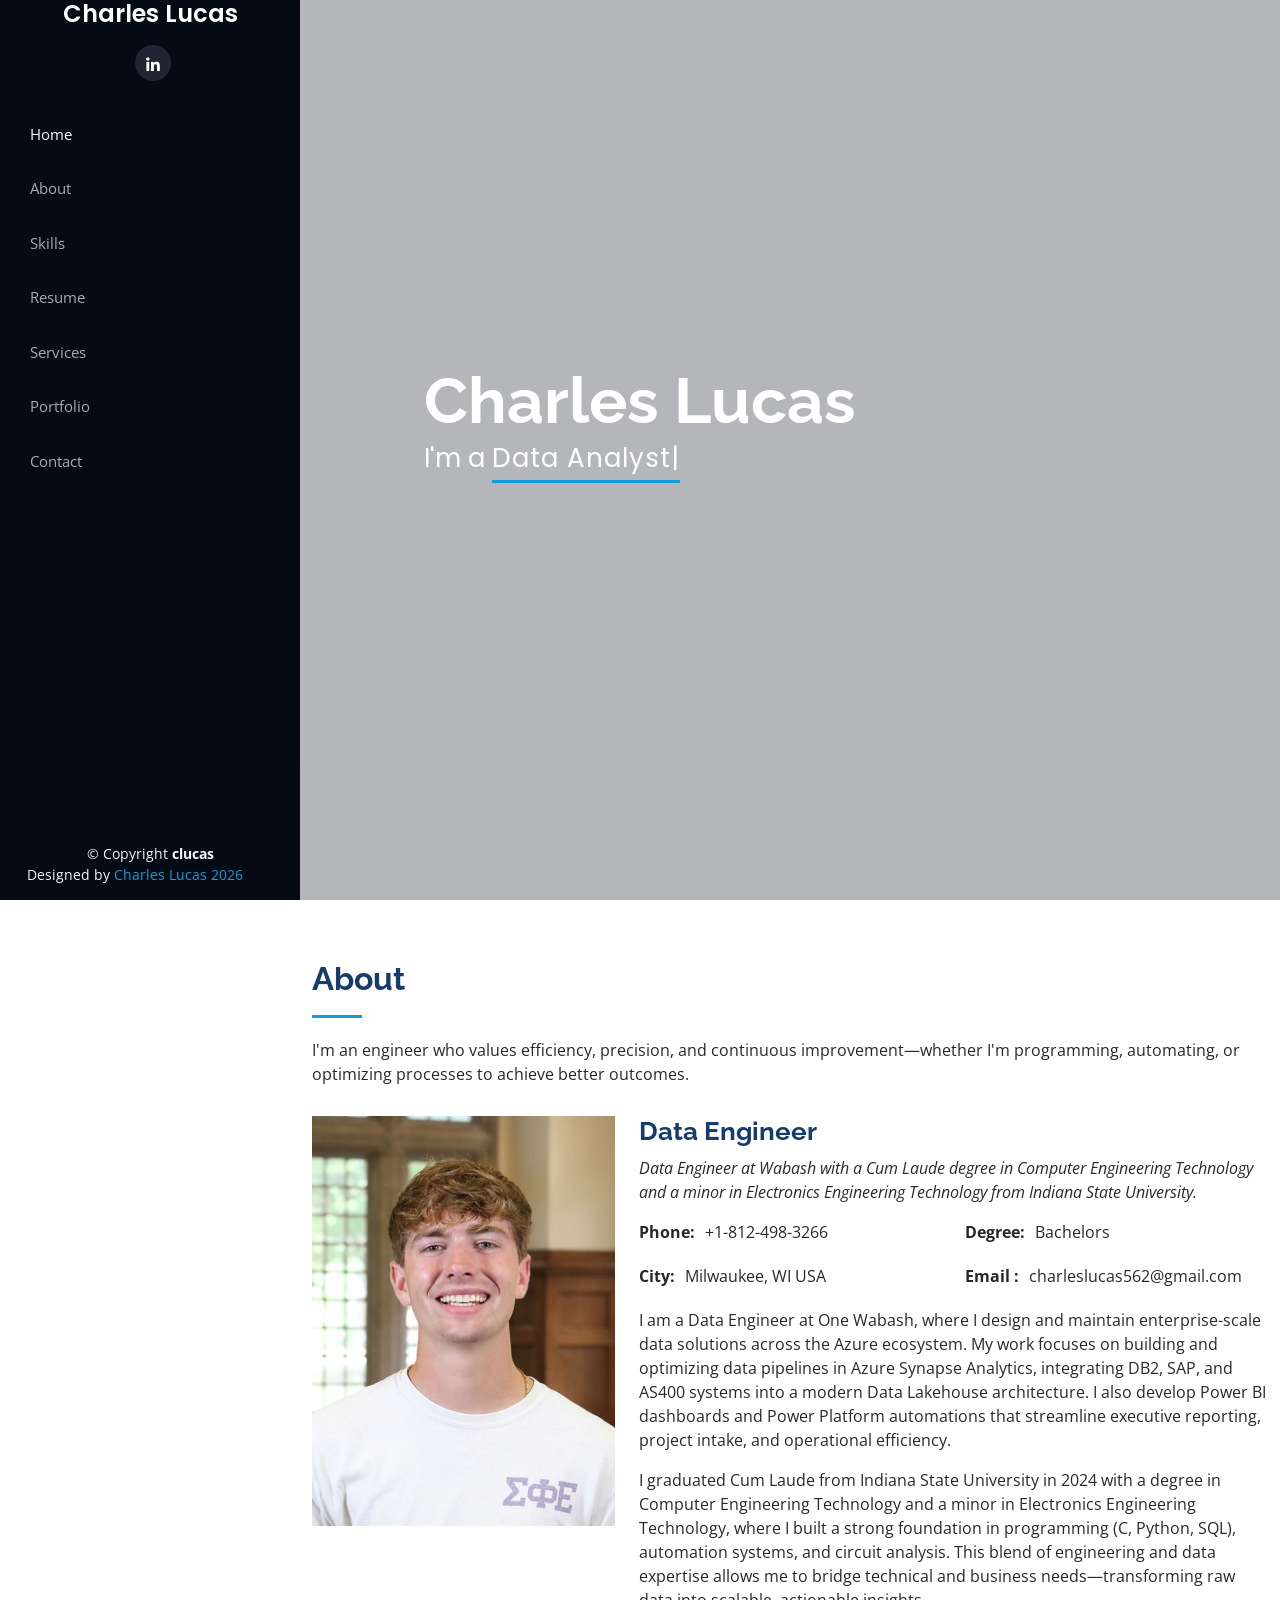
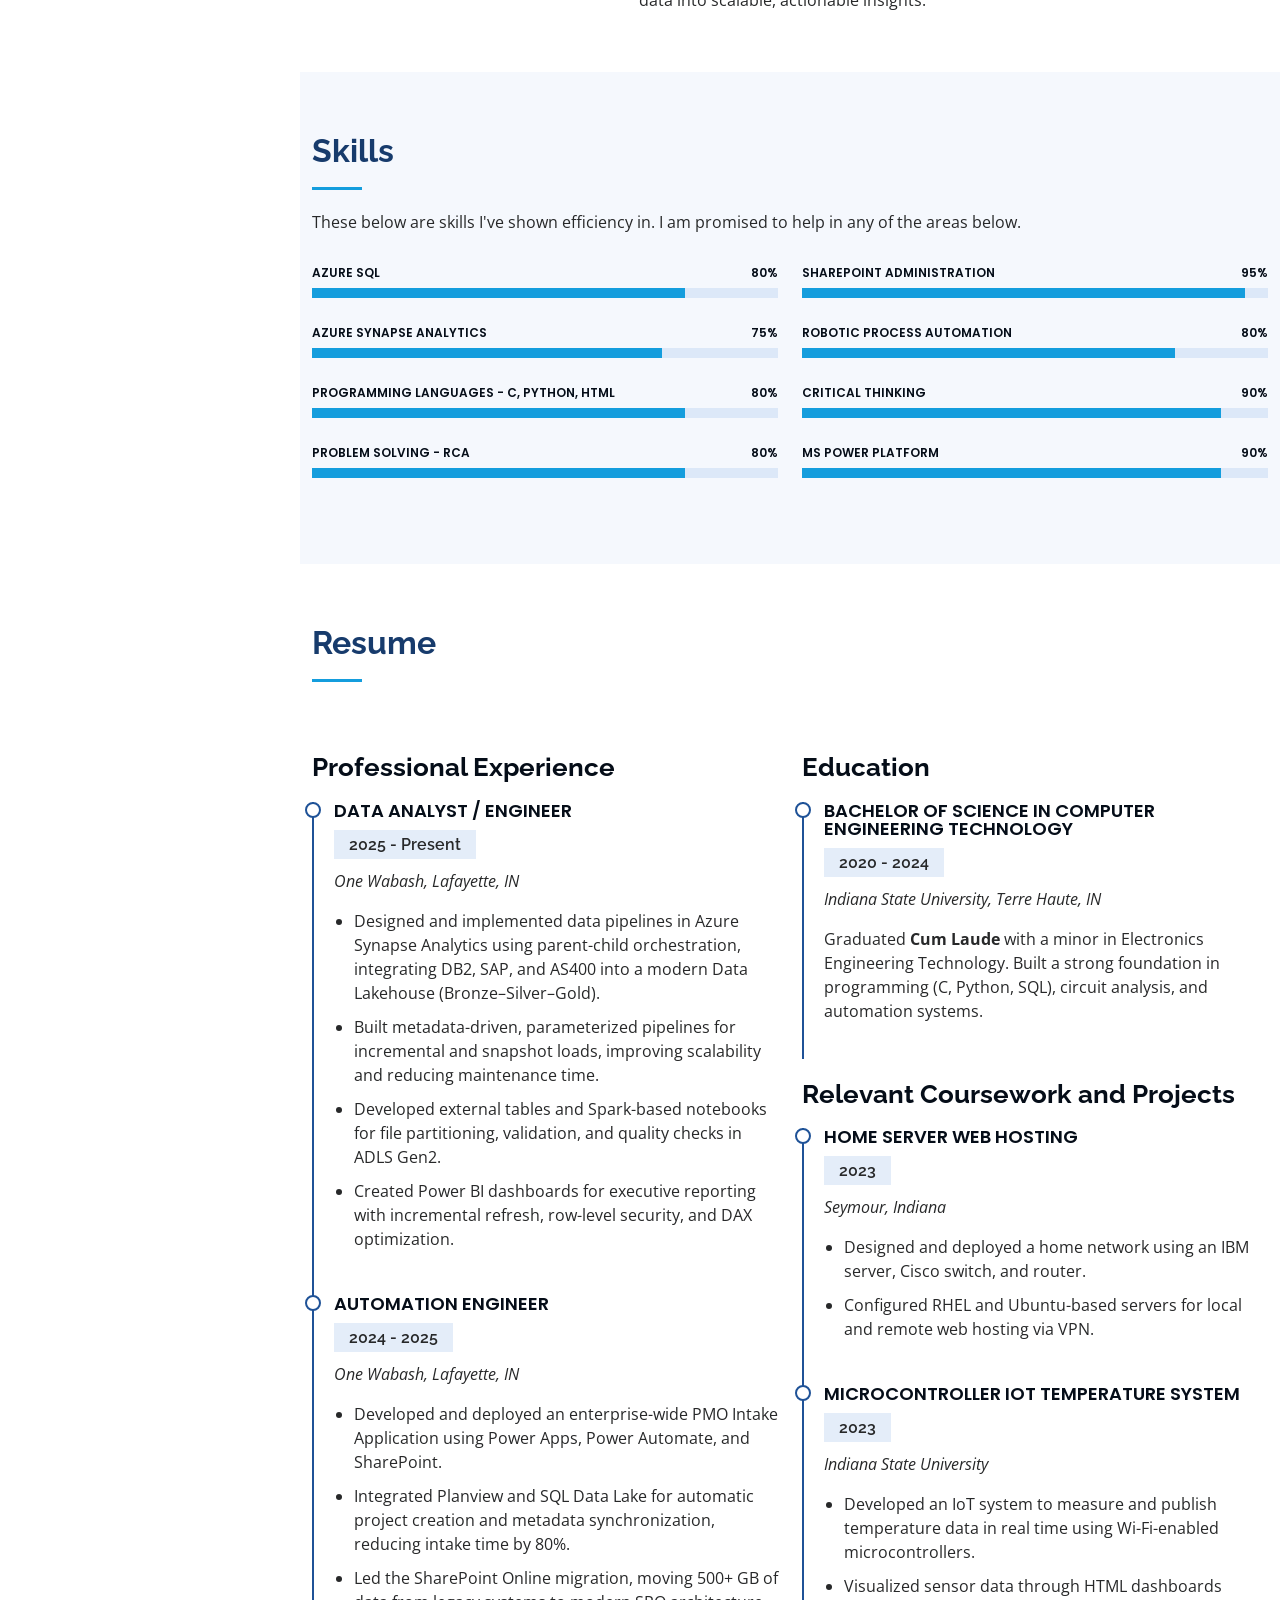
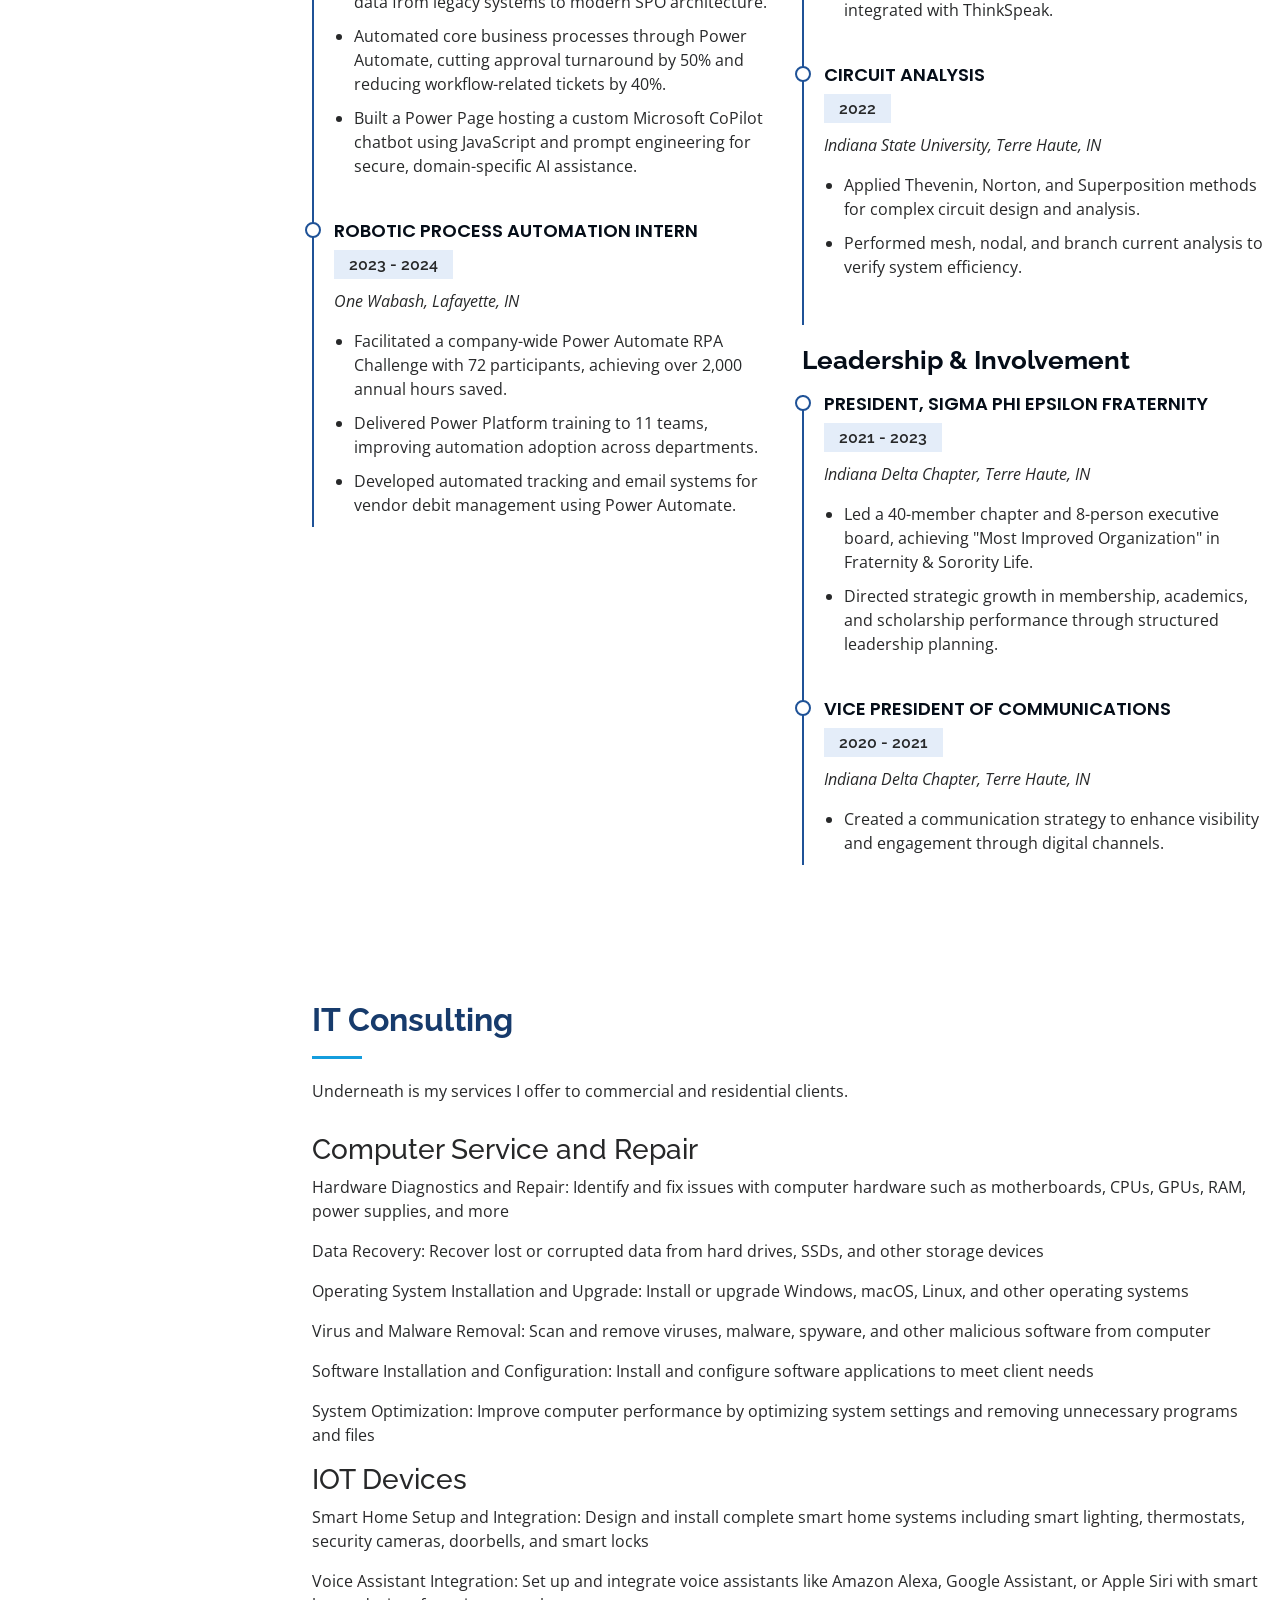
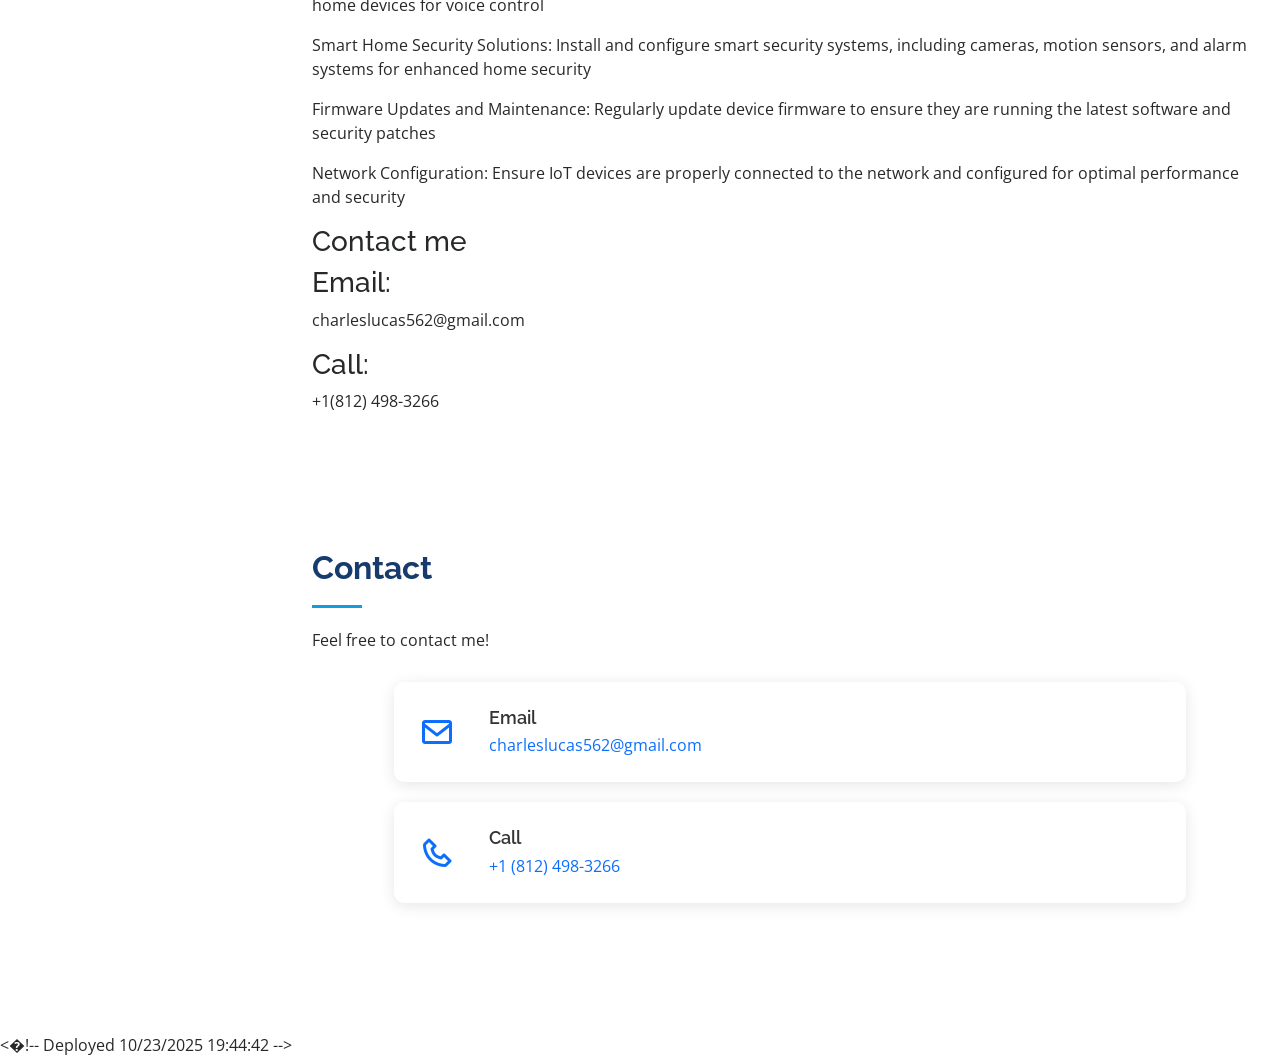
==== commit c1d75d72: "Changed current position verbiage in the about me section" ====
--- a/index.html
+++ b/index.html
@@ -246,7 +246,7 @@
           </div>
 
           <div class="col-lg-8 pt-4 pt-lg-0 content" data-aos="fade-left">
-            <h3>Data Analyst/Engineer</h3>
+            <h3>Data Engineer</h3>
             <p class="fst-italic">Data Engineer at Wabash with a Cum Laude degree in Computer Engineering Technology and a minor in Electronics Engineering Technology from Indiana State University.</p>
 
             <div class="row">
@@ -265,7 +265,7 @@
               </div>
             </div>
 
-            <p>I am a Data Analyst/Engineer at One Wabash, where I design and maintain enterprise-scale data solutions across the Azure ecosystem. My work focuses on building and optimizing data pipelines in Azure Synapse Analytics, integrating DB2, SAP, and AS400 systems into a modern Data Lakehouse architecture. I also develop Power BI dashboards and Power Platform automations that streamline executive reporting, project intake, and operational efficiency.</p>
+            <p>I am a Data Engineer at One Wabash, where I design and maintain enterprise-scale data solutions across the Azure ecosystem. My work focuses on building and optimizing data pipelines in Azure Synapse Analytics, integrating DB2, SAP, and AS400 systems into a modern Data Lakehouse architecture. I also develop Power BI dashboards and Power Platform automations that streamline executive reporting, project intake, and operational efficiency.</p>
             <p>I graduated Cum Laude from Indiana State University in 2024 with a degree in Computer Engineering Technology and a minor in Electronics Engineering Technology, where I built a strong foundation in programming (C, Python, SQL), automation systems, and circuit analysis. This blend of engineering and data expertise allows me to bridge technical and business needs—transforming raw data into scalable, actionable insights.</p>
           </div>
         </div>
@@ -291,14 +291,14 @@
             </div>
 
             <div class="progress">
-              <span class="skill">Data Pipelines<i class="val">70%</i></span>
-              <div class="progress-bar-wrap">
-                <div aria-valuemax="100" aria-valuemin="0" aria-valuenow="70" class="progress-bar" role="progressbar"></div>
-              </div>
-            </div>
-
-            <div class="progress">
-              <span class="skill">Programming<i class="val">80%</i></span>
+              <span class="skill">Azure Synapse Analytics <i class="val">75%</i></span>
+              <div class="progress-bar-wrap">
+                <div aria-valuemax="100" aria-valuemin="0" aria-valuenow="75" class="progress-bar" role="progressbar"></div>
+              </div>
+            </div>
+
+            <div class="progress">
+              <span class="skill">Programming Languages - C, Python, HTML<i class="val">80%</i></span>
               <div class="progress-bar-wrap">
                 <div aria-valuemax="100" aria-valuemin="0" aria-valuenow="80" class="progress-bar" role="progressbar"></div>
               </div>
@@ -359,24 +359,14 @@
             <h3 class="resume-title">Professional Experience</h3>
 
             <div class="resume-item">
-              <h4>Data Engineer</h4>
-              <h5>2026 - Present</h5>
+              <h4>Data Analyst / Engineer</h4>
+              <h5>2025 - Present</h5>
               <p><em>One Wabash, Lafayette, IN</em></p>
               <ul>
                 <li>Designed and implemented data pipelines in Azure Synapse Analytics using parent-child orchestration, integrating DB2, SAP, and AS400 into a modern Data Lakehouse (Bronze–Silver–Gold).</li>
                 <li>Built metadata-driven, parameterized pipelines for incremental and snapshot loads, improving scalability and reducing maintenance time.</li>
                 <li>Developed external tables and Spark-based notebooks for file partitioning, validation, and quality checks in ADLS Gen2.</li>
-              </ul>
-            </div>
-
-            <div class="resume-item">
-              <h4>Data Analyst</h4>
-              <h5>2025 - 2026</h5>
-              <p><em>One Wabash, Lafayette, IN</em></p>
-              <ul>
                 <li>Created Power BI dashboards for executive reporting with incremental refresh, row-level security, and DAX optimization.</li>
-                <li>Implemented row-level security in Power BI using DAX (USERPRINCIPALNAME()) and leader mapping tables for a Commercial Sales Incentive Report.</li>
-                <li>Migrated SharePoint Classic reports to Power BI under a hard Microsoft deprecation deadline, preserving complex Gantt-style and flow table logic utilizing Python Scripting.</li>
               </ul>
             </div>
 
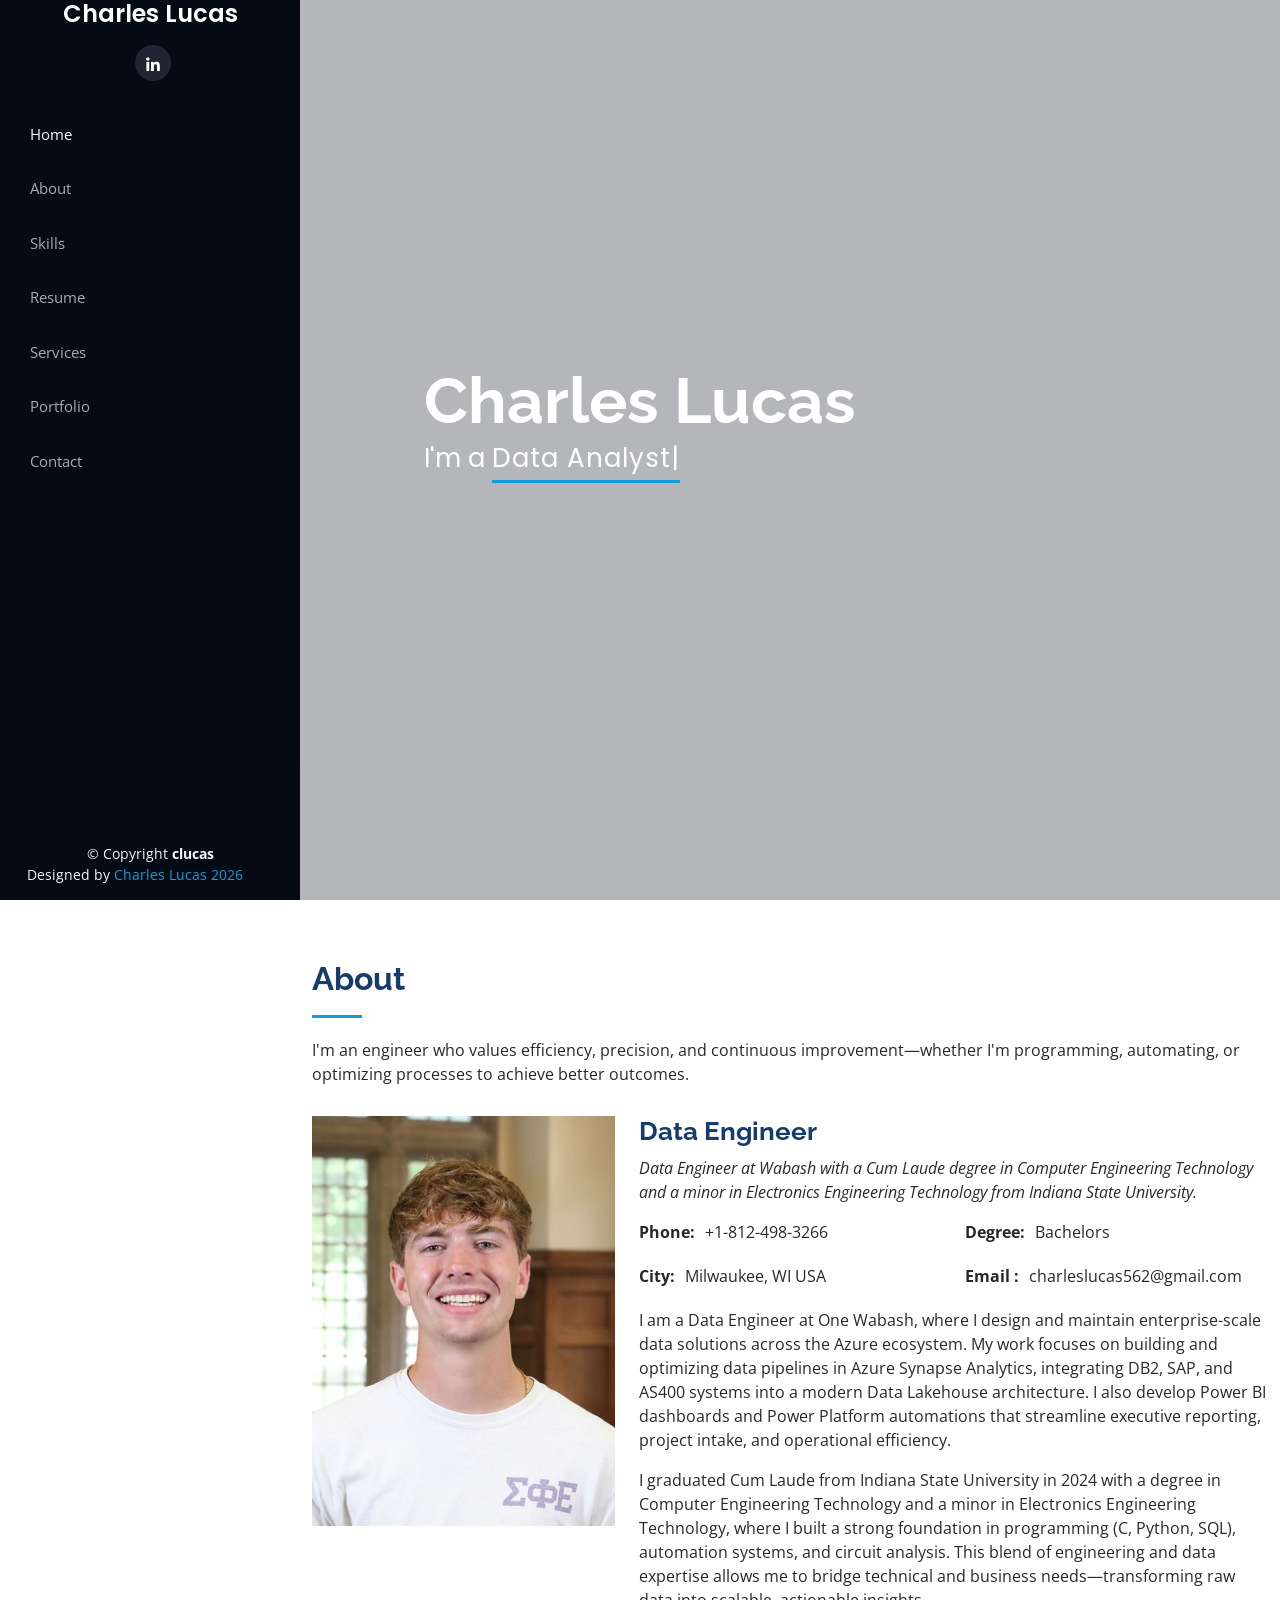
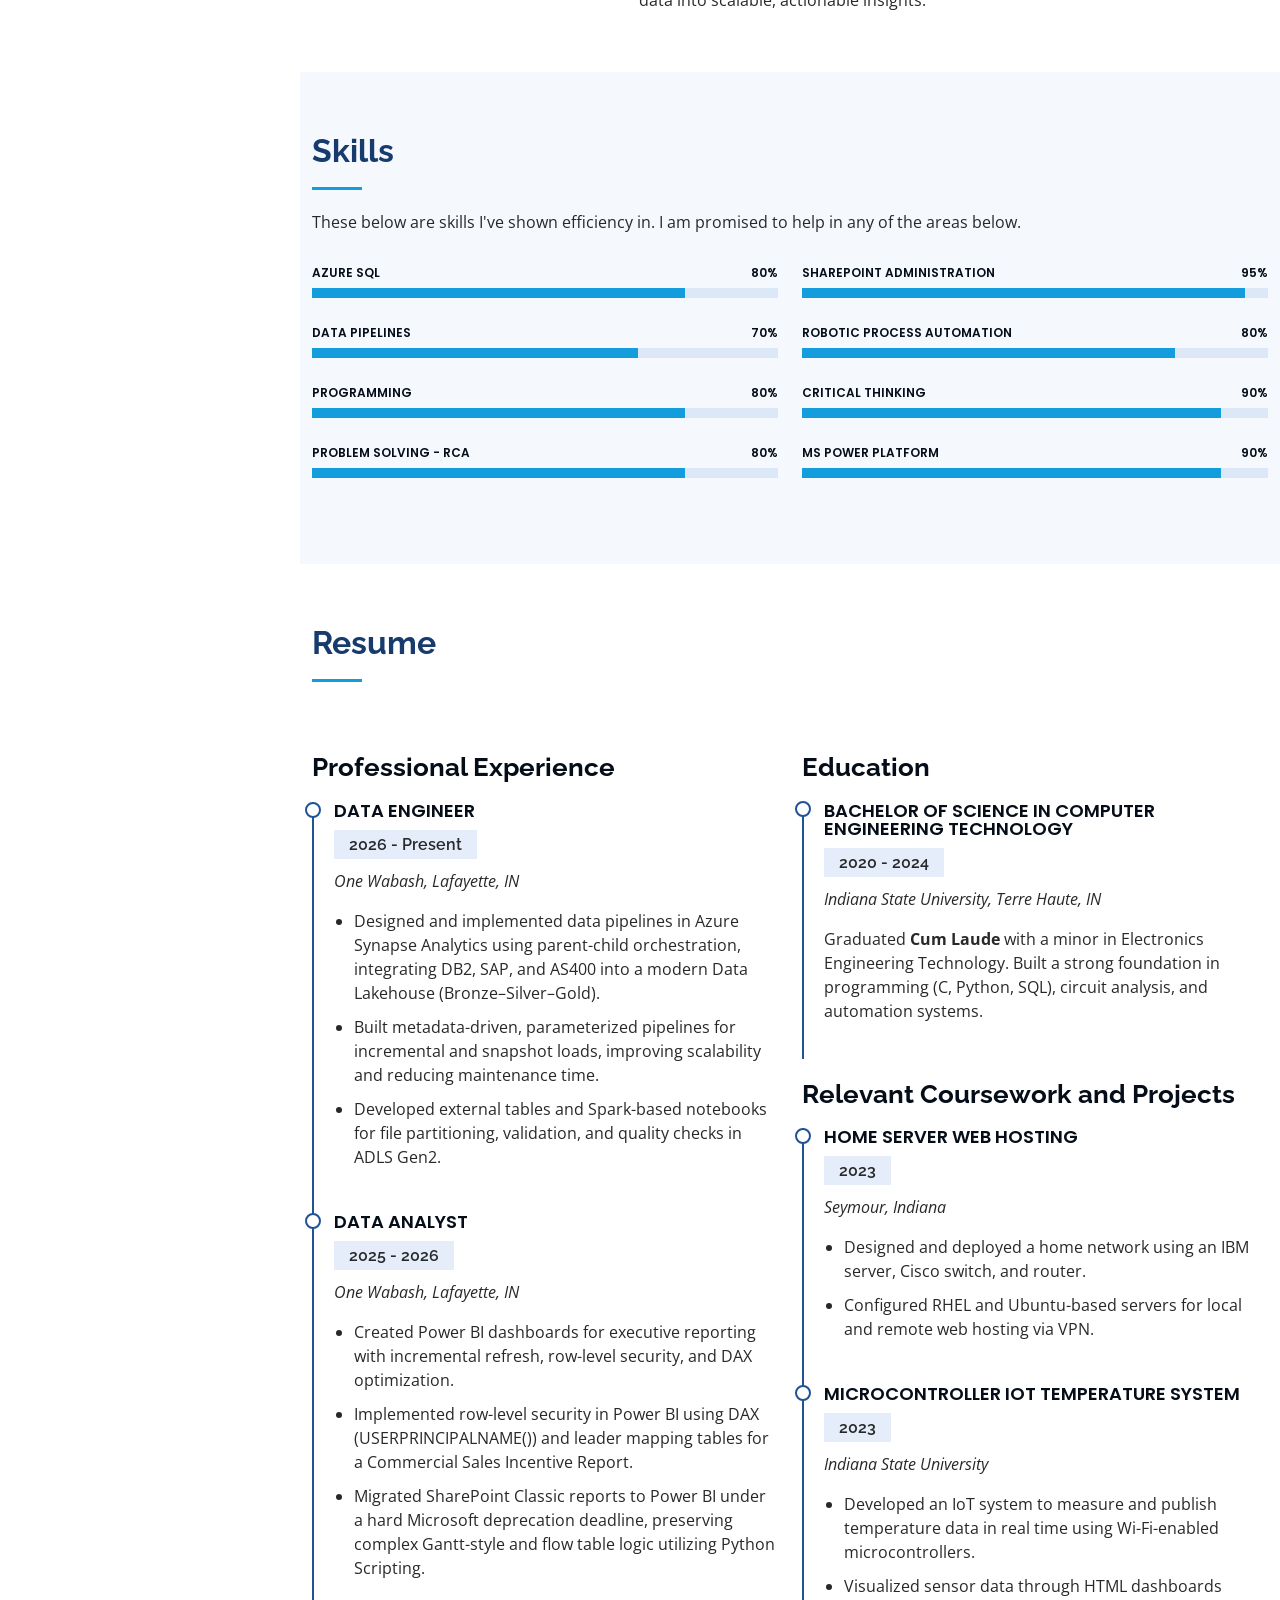
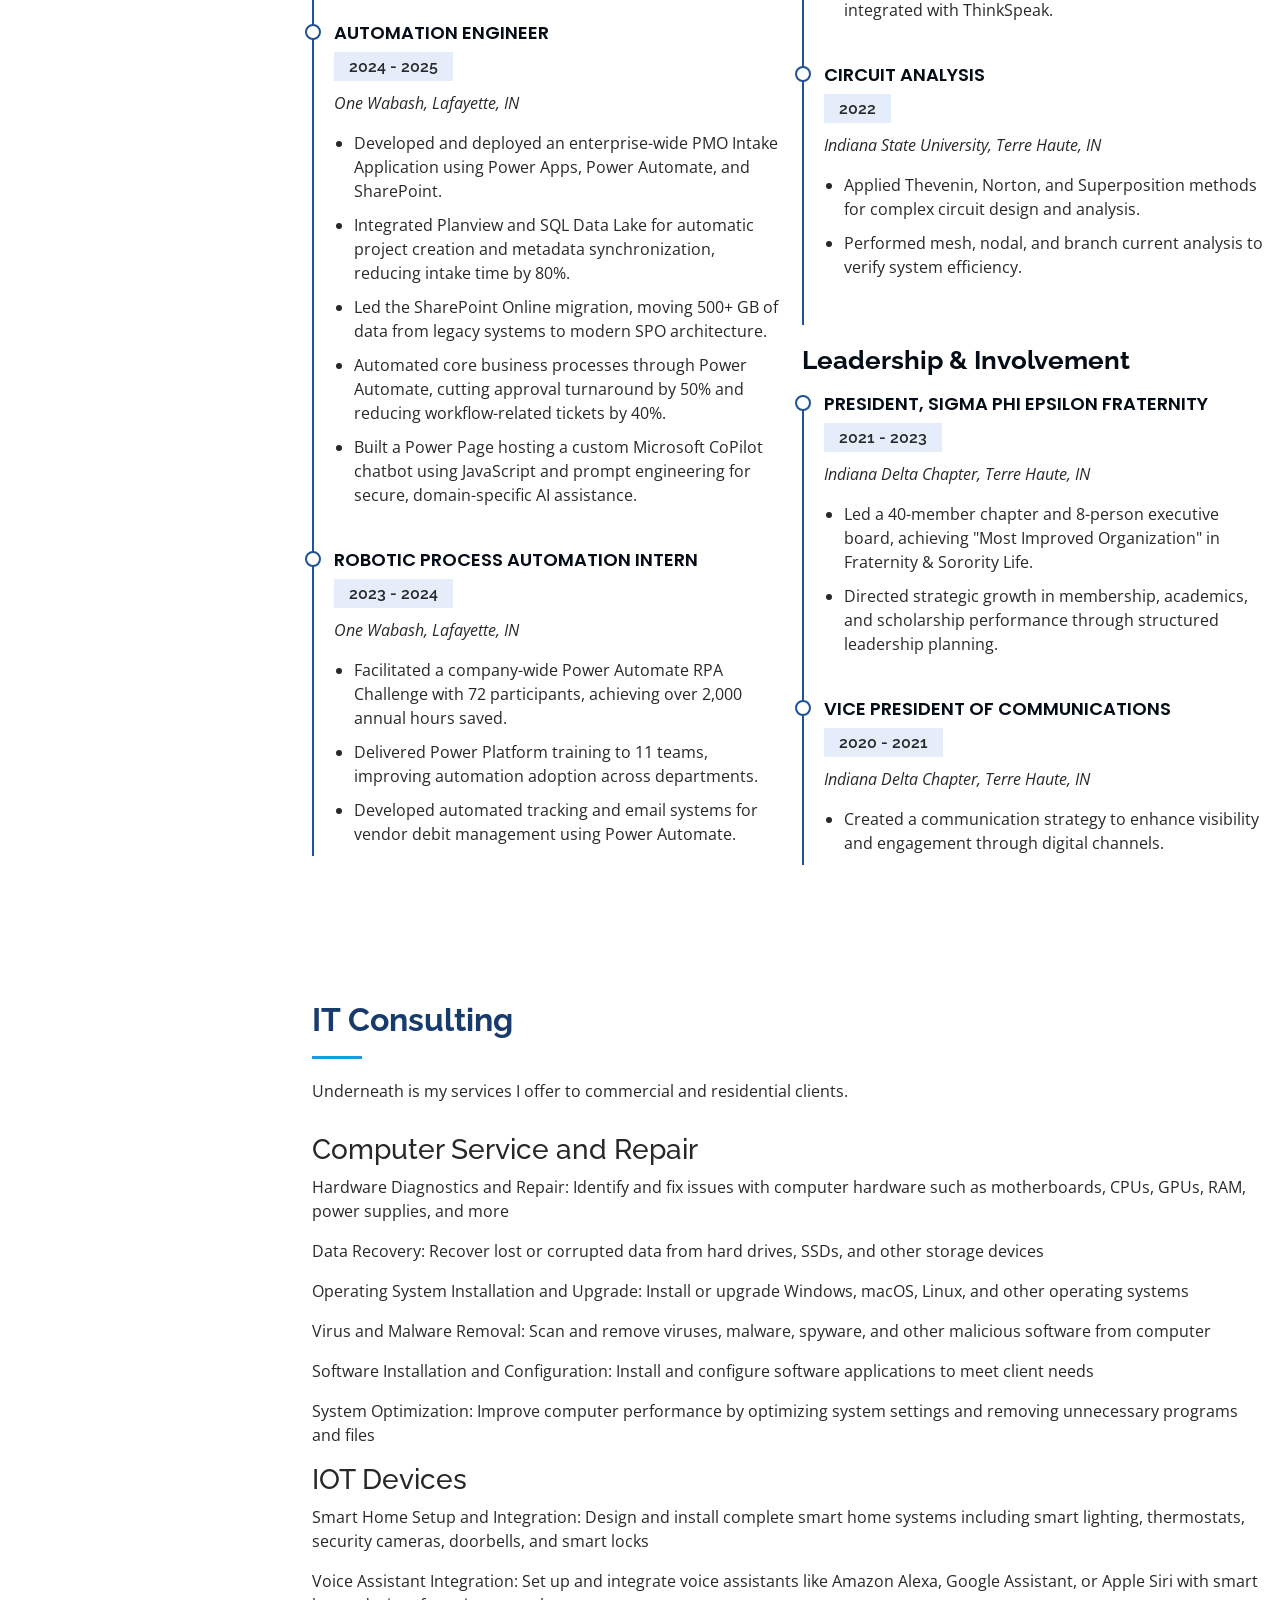
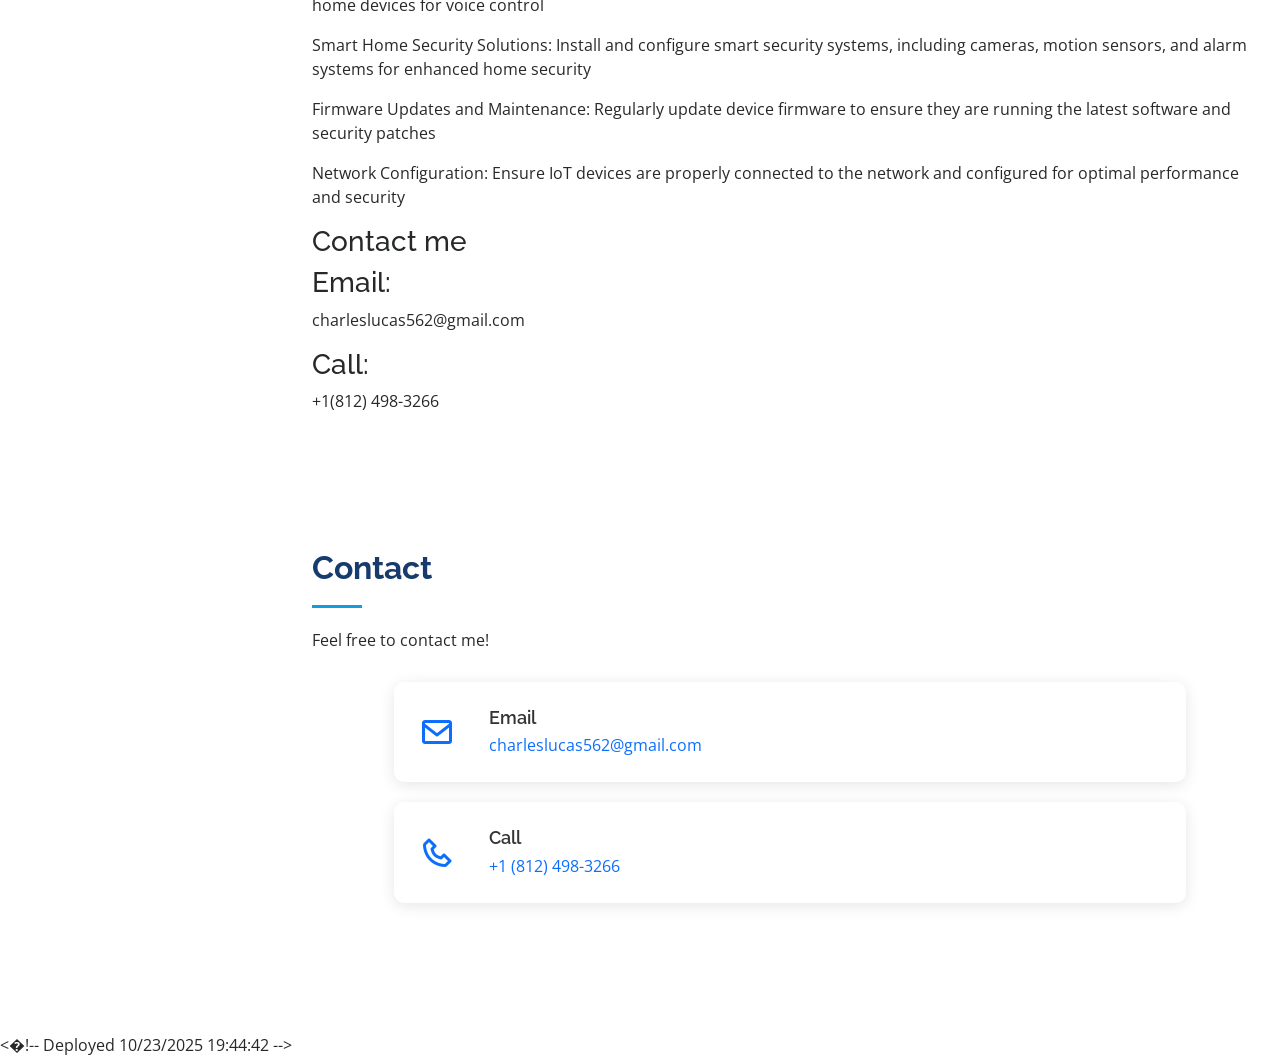
==== commit c7a9ad91: "Merge branch 'main' into Update-first-paragraph" ====
--- a/index.html
+++ b/index.html
@@ -291,14 +291,14 @@
             </div>
 
             <div class="progress">
-              <span class="skill">Azure Synapse Analytics <i class="val">75%</i></span>
-              <div class="progress-bar-wrap">
-                <div aria-valuemax="100" aria-valuemin="0" aria-valuenow="75" class="progress-bar" role="progressbar"></div>
-              </div>
-            </div>
-
-            <div class="progress">
-              <span class="skill">Programming Languages - C, Python, HTML<i class="val">80%</i></span>
+              <span class="skill">Data Pipelines<i class="val">70%</i></span>
+              <div class="progress-bar-wrap">
+                <div aria-valuemax="100" aria-valuemin="0" aria-valuenow="70" class="progress-bar" role="progressbar"></div>
+              </div>
+            </div>
+
+            <div class="progress">
+              <span class="skill">Programming<i class="val">80%</i></span>
               <div class="progress-bar-wrap">
                 <div aria-valuemax="100" aria-valuemin="0" aria-valuenow="80" class="progress-bar" role="progressbar"></div>
               </div>
@@ -359,14 +359,24 @@
             <h3 class="resume-title">Professional Experience</h3>
 
             <div class="resume-item">
-              <h4>Data Analyst / Engineer</h4>
-              <h5>2025 - Present</h5>
+              <h4>Data Engineer</h4>
+              <h5>2026 - Present</h5>
               <p><em>One Wabash, Lafayette, IN</em></p>
               <ul>
                 <li>Designed and implemented data pipelines in Azure Synapse Analytics using parent-child orchestration, integrating DB2, SAP, and AS400 into a modern Data Lakehouse (Bronze–Silver–Gold).</li>
                 <li>Built metadata-driven, parameterized pipelines for incremental and snapshot loads, improving scalability and reducing maintenance time.</li>
                 <li>Developed external tables and Spark-based notebooks for file partitioning, validation, and quality checks in ADLS Gen2.</li>
+              </ul>
+            </div>
+
+            <div class="resume-item">
+              <h4>Data Analyst</h4>
+              <h5>2025 - 2026</h5>
+              <p><em>One Wabash, Lafayette, IN</em></p>
+              <ul>
                 <li>Created Power BI dashboards for executive reporting with incremental refresh, row-level security, and DAX optimization.</li>
+                <li>Implemented row-level security in Power BI using DAX (USERPRINCIPALNAME()) and leader mapping tables for a Commercial Sales Incentive Report.</li>
+                <li>Migrated SharePoint Classic reports to Power BI under a hard Microsoft deprecation deadline, preserving complex Gantt-style and flow table logic utilizing Python Scripting.</li>
               </ul>
             </div>
 
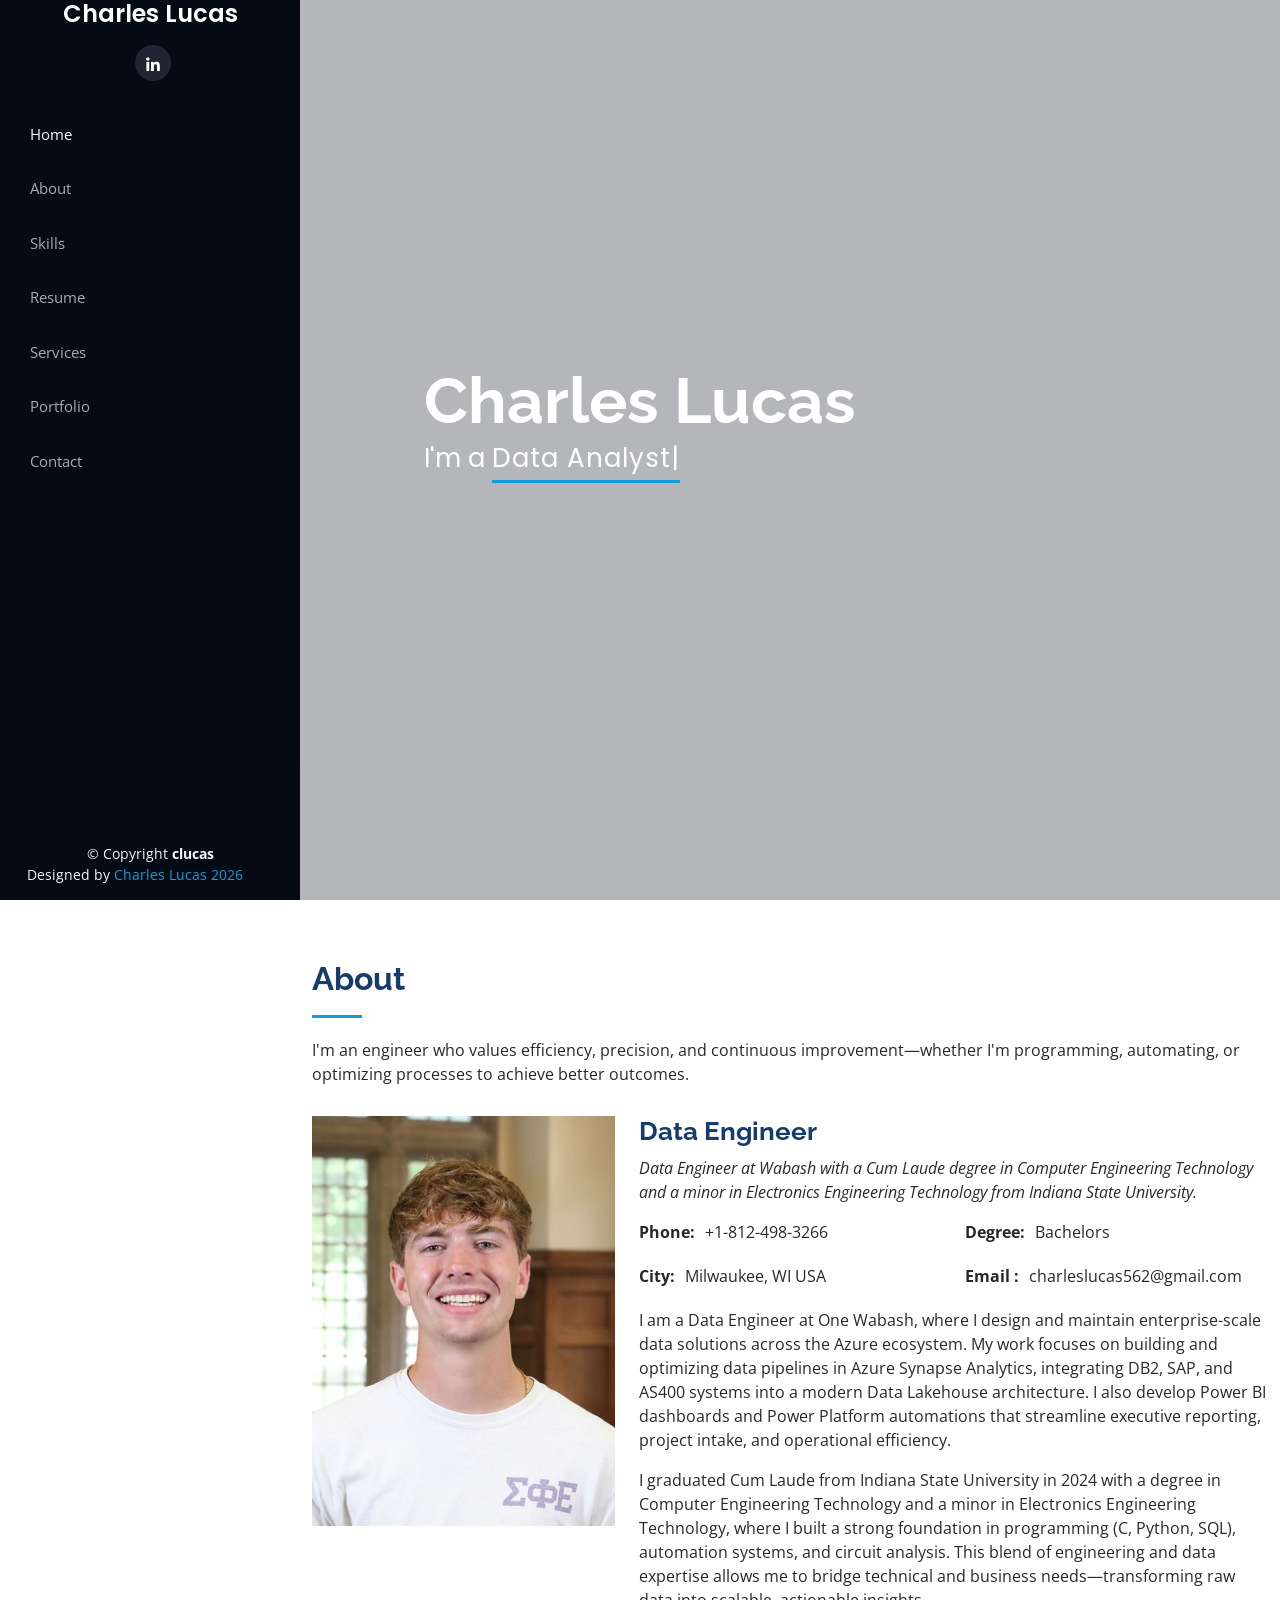
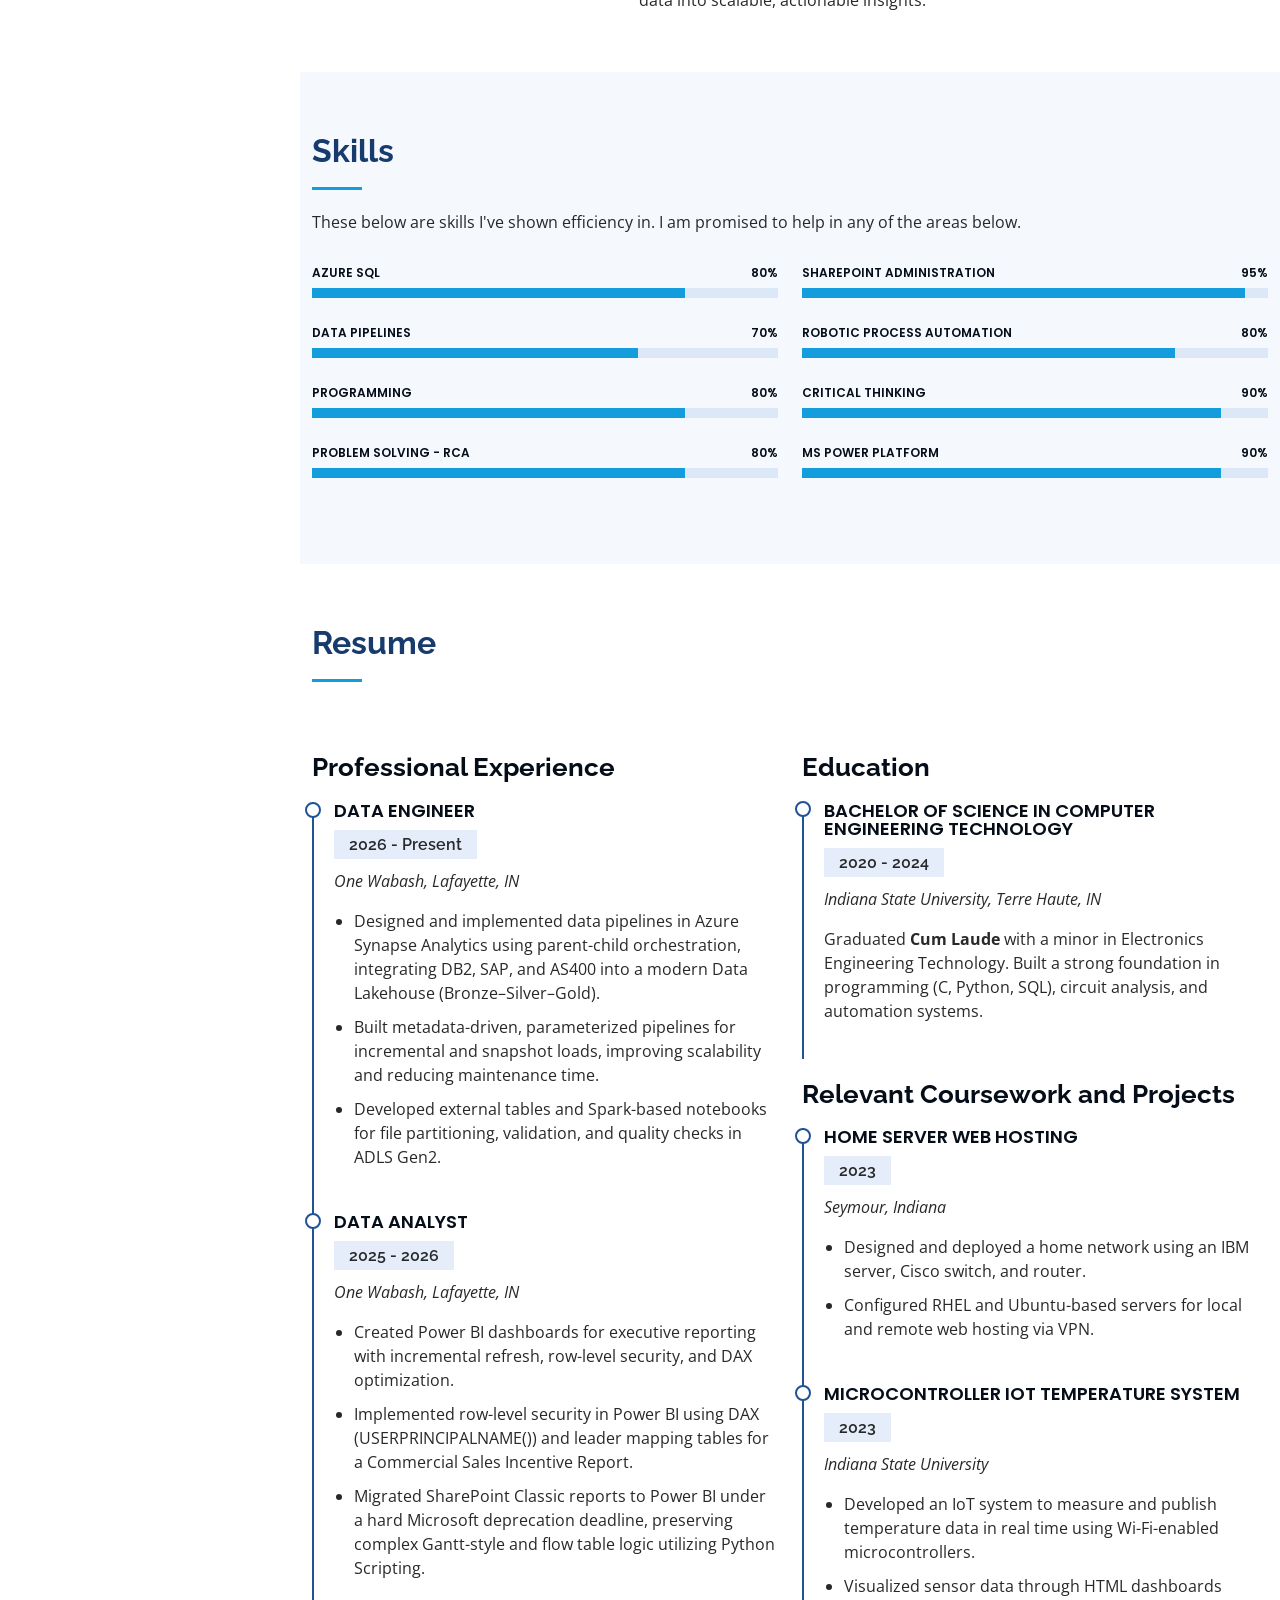
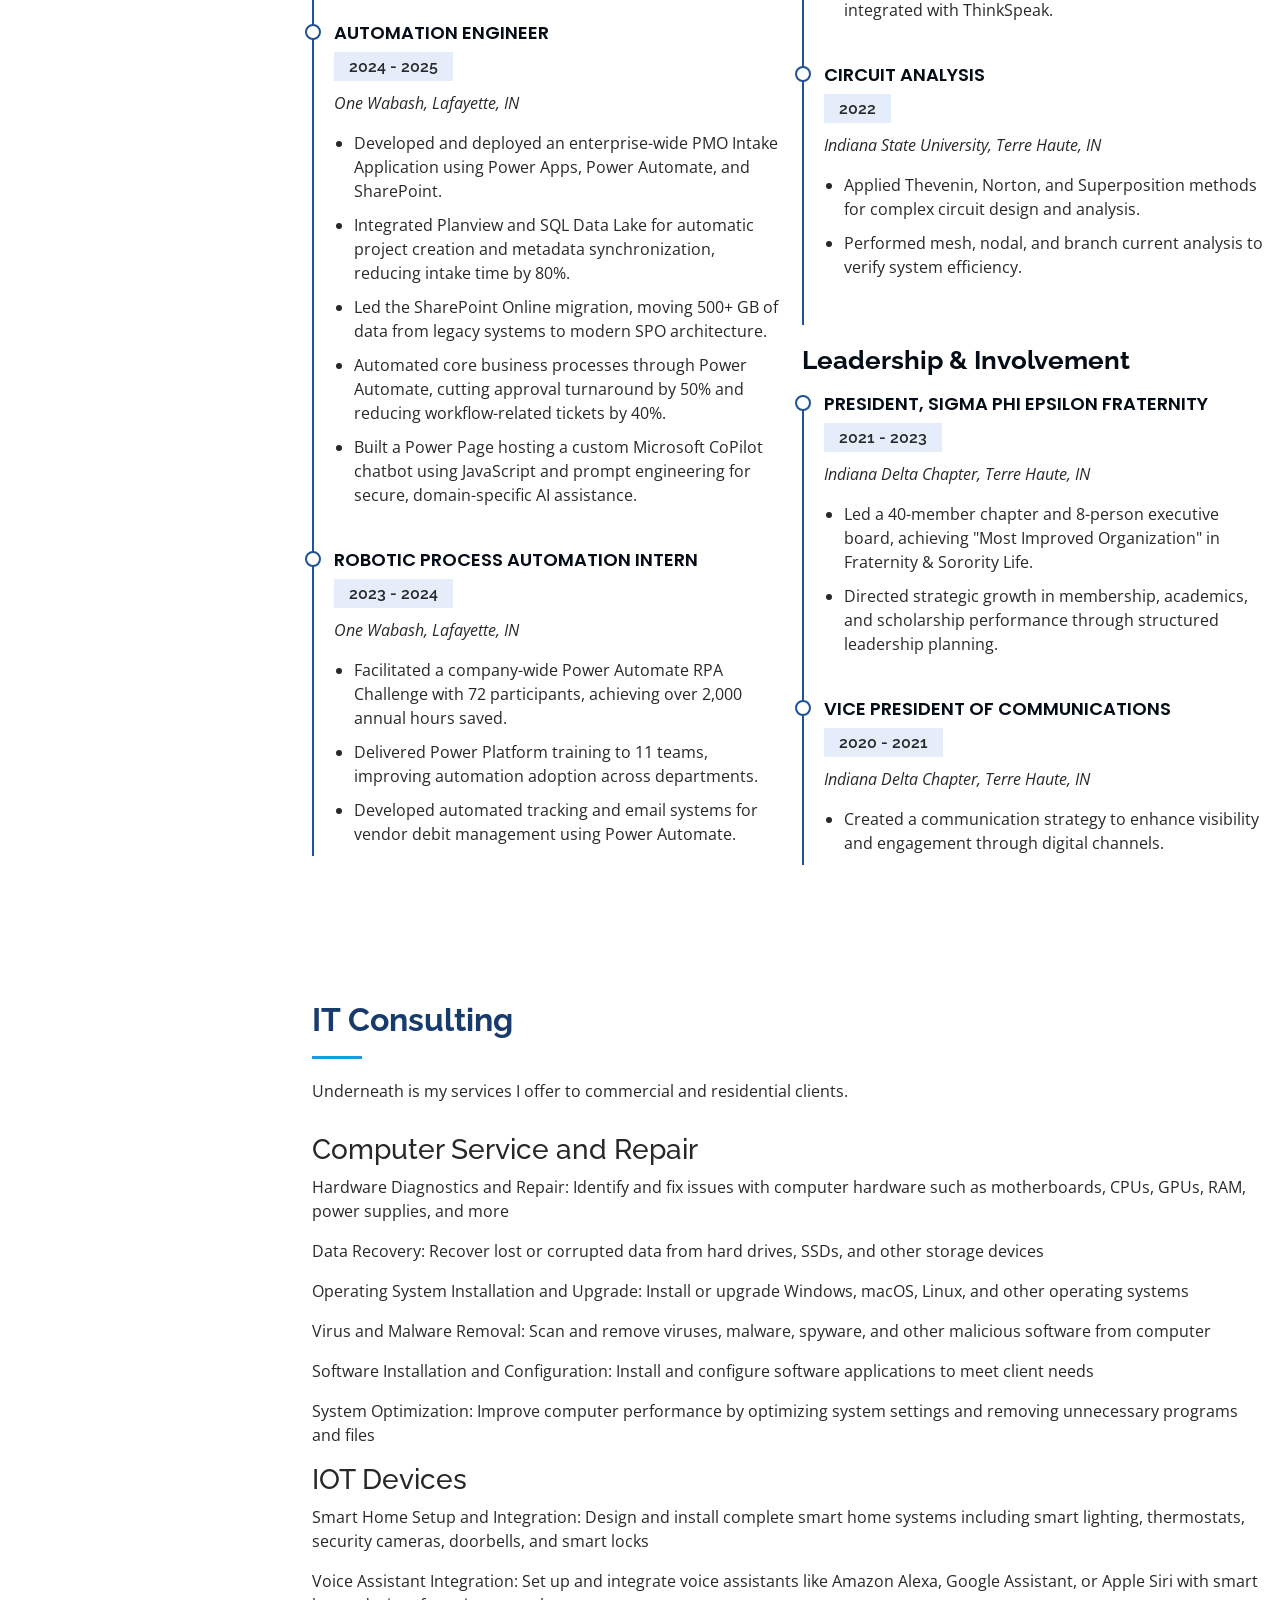
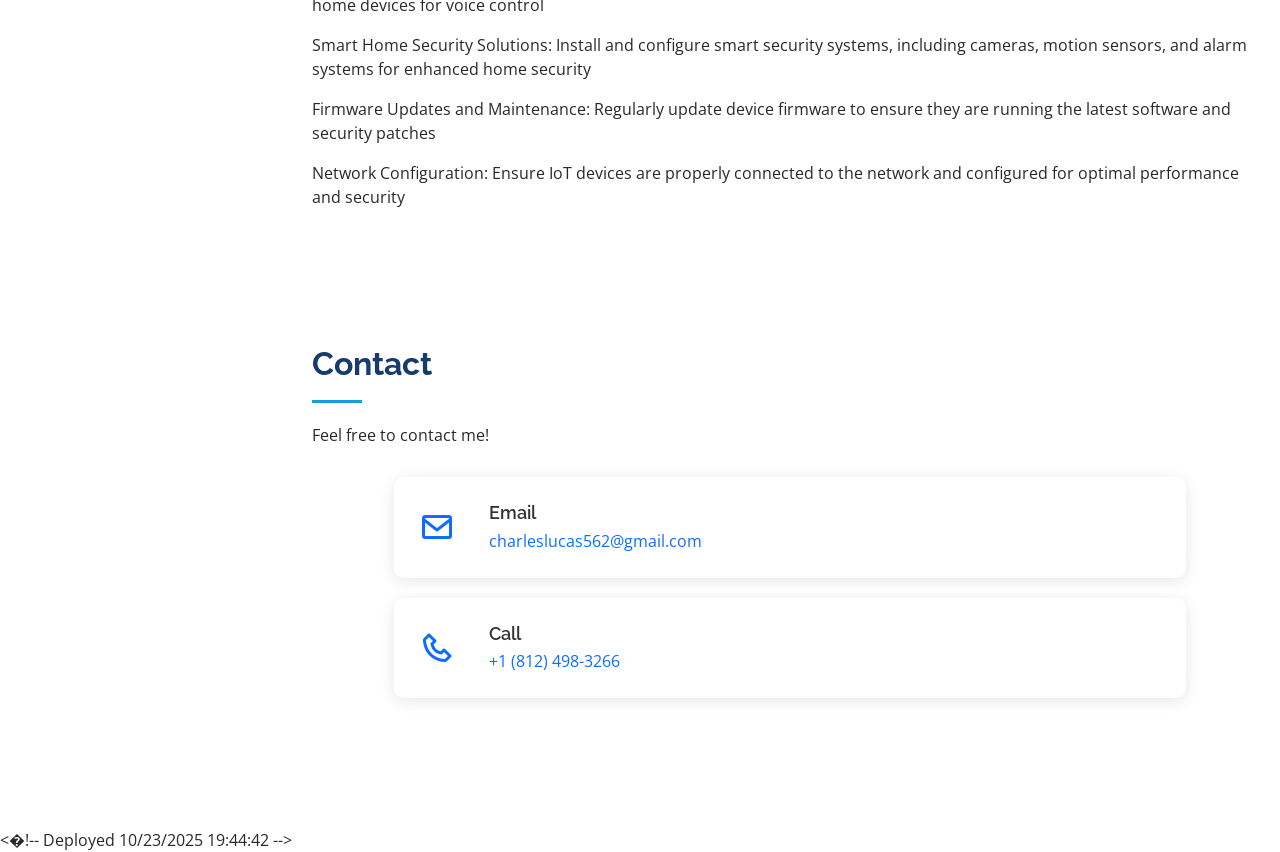
==== commit 026ce466: "Took out changes in contact section in consutling" ====
--- a/index.html
+++ b/index.html
@@ -498,16 +498,6 @@
             <p>Firmware Updates and Maintenance: Regularly update device firmware to ensure they are running the latest software and security patches</p>
             <p>Network Configuration: Ensure IoT devices are properly connected to the network and configured for optimal performance and security</p>
           </div>
-
-          <div class="email">
-            <h3>Contact me</h3>
-            <h3>Email:</h3>
-            <p>charleslucas562@gmail.com</p>
-            
-            <div class="phone">
-              <h3>Call:</h3>
-              <p>+1(812) 498-3266</p> 
-            </div>
           </div>
         </div>
       </div>
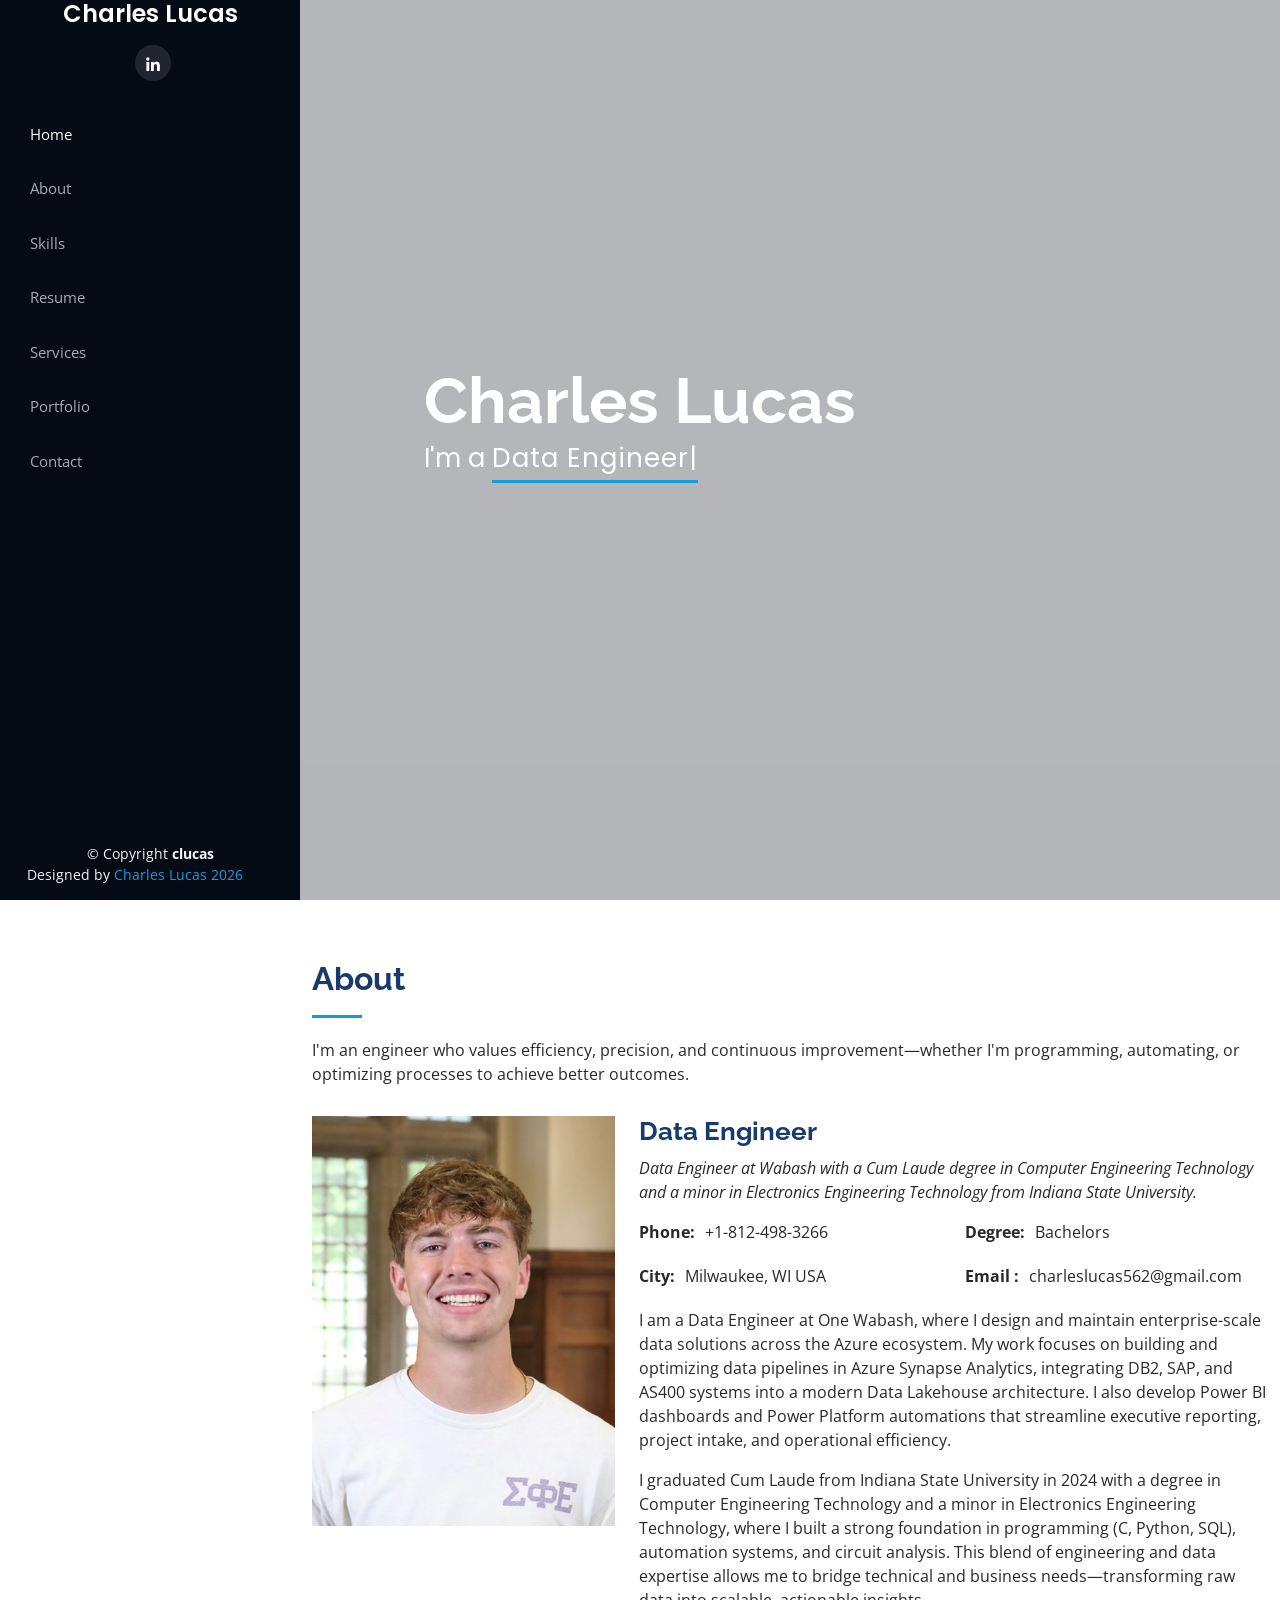
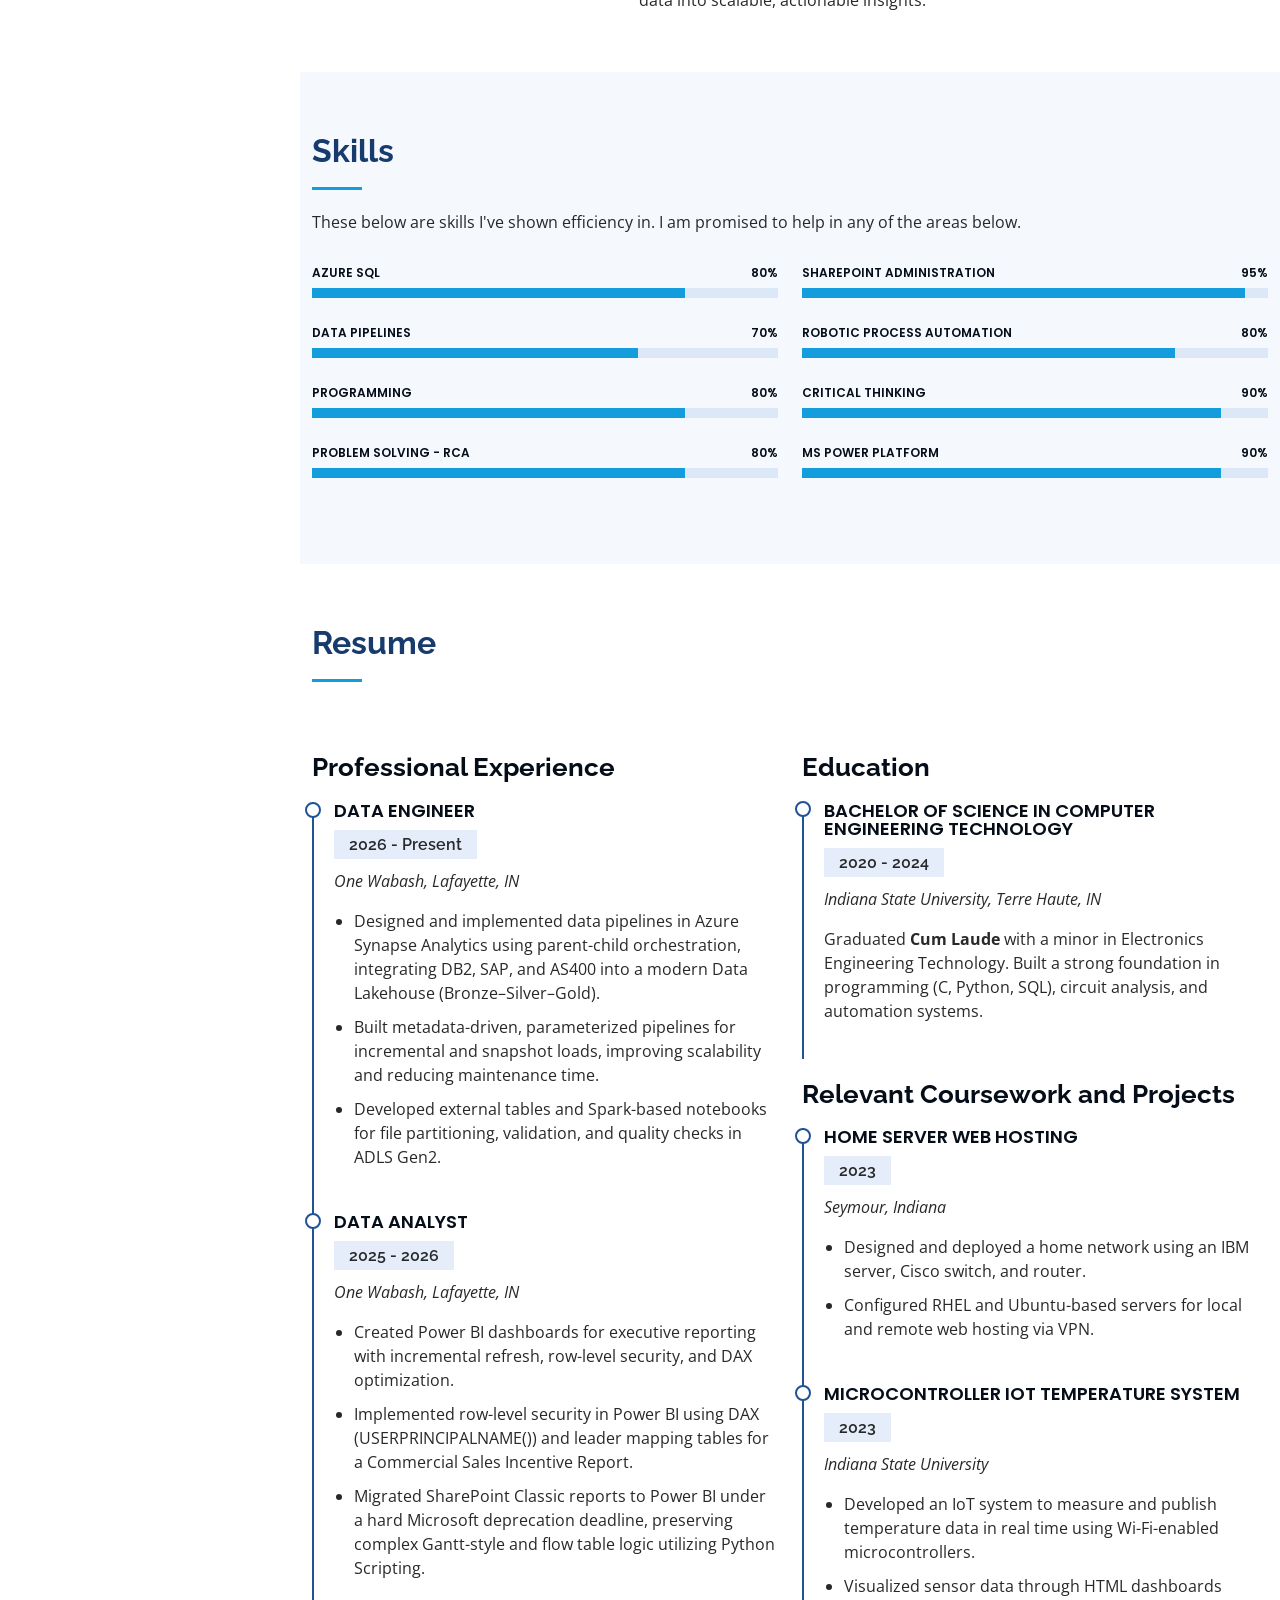
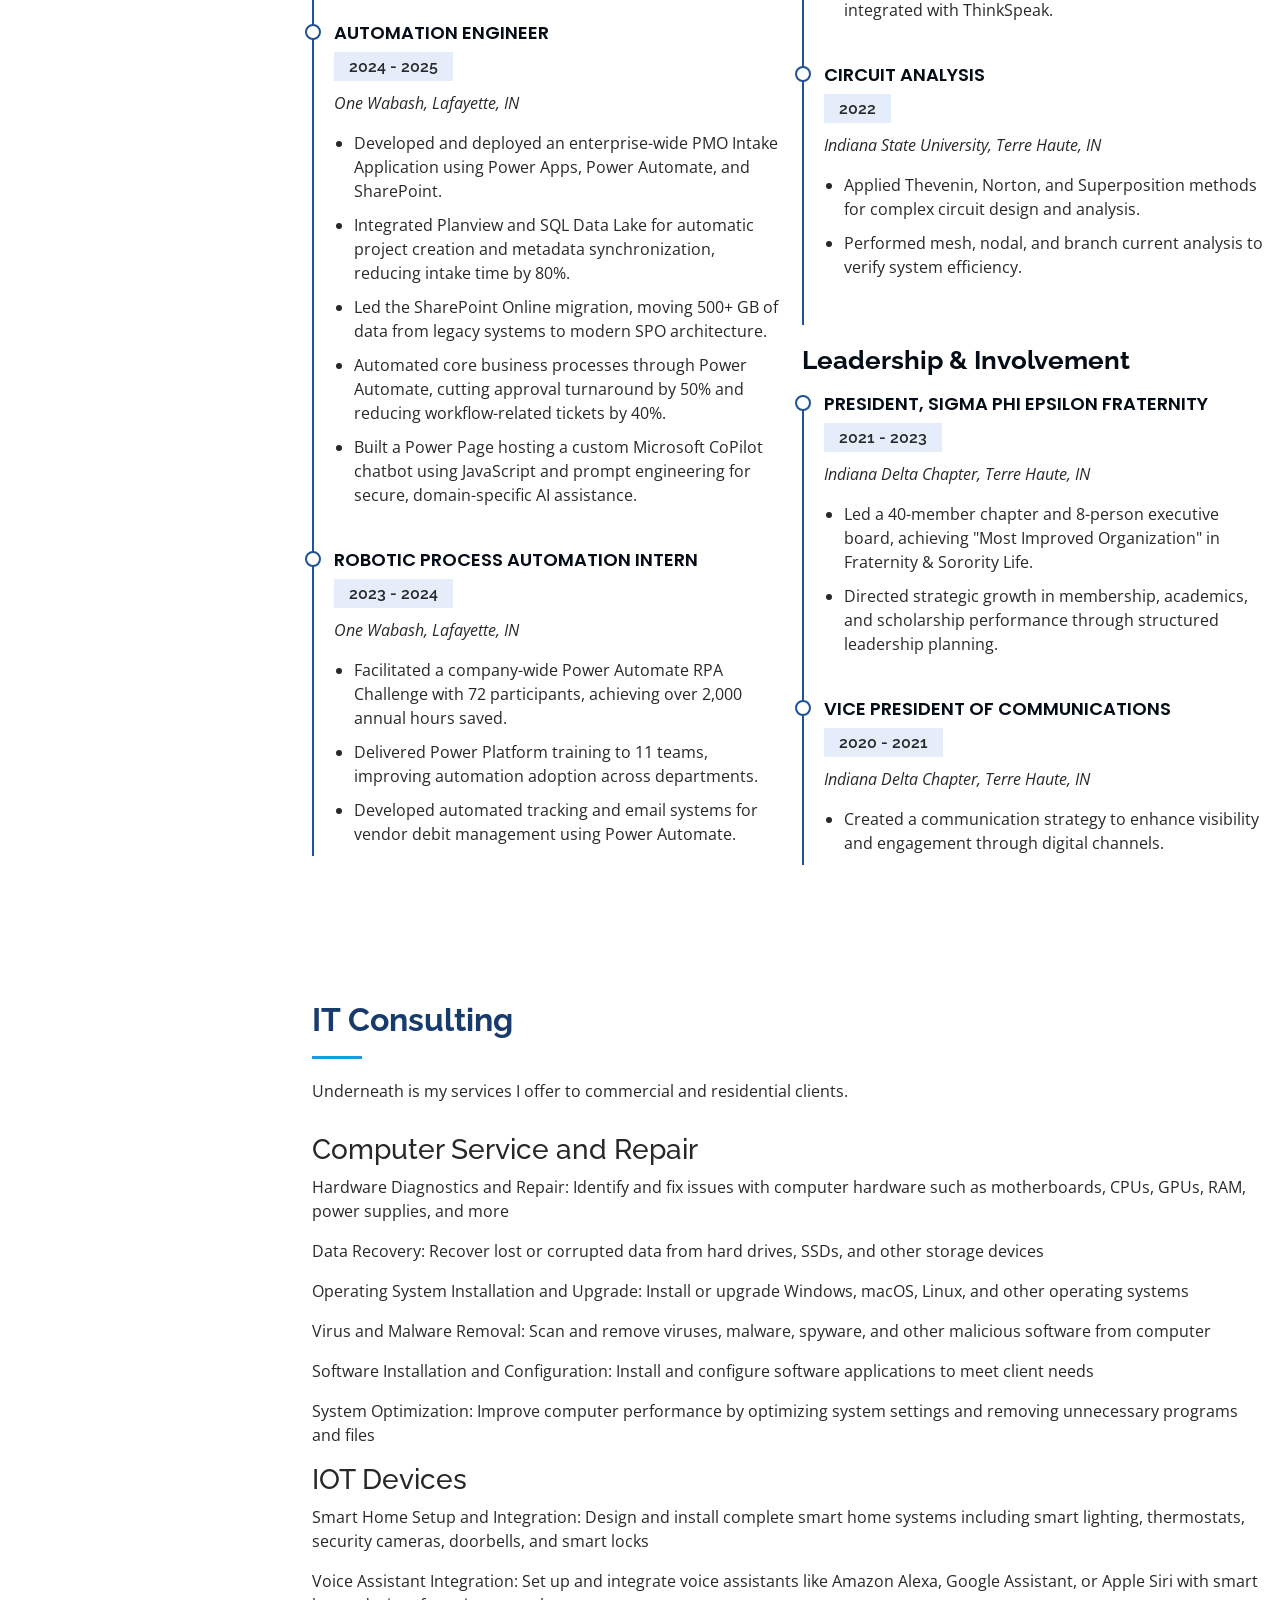
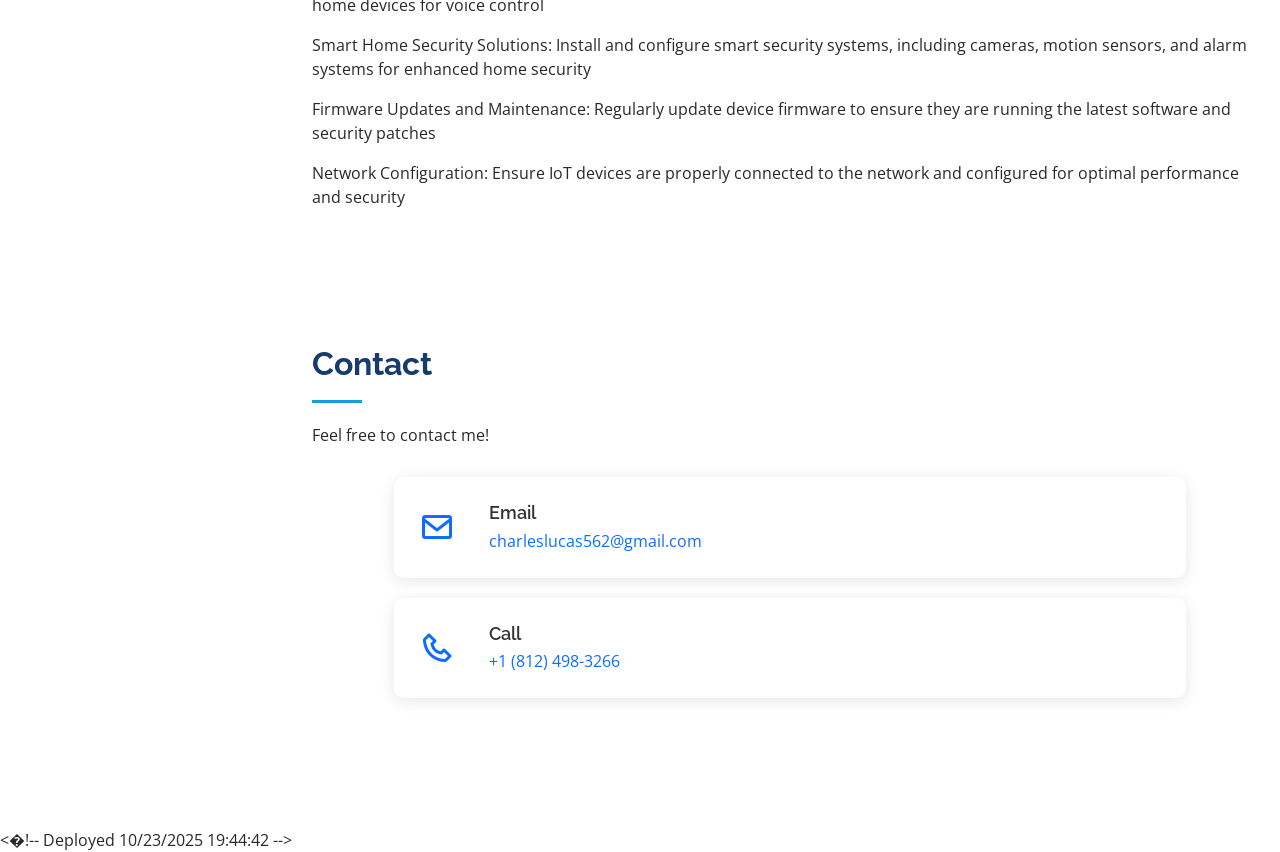
==== commit 382538c6: "Updated opening nouns" ====
--- a/index.html
+++ b/index.html
@@ -226,7 +226,7 @@
   <section id="hero" class="d-flex flex-column justify-content-center align-items-center">
     <div class="hero-container" data-aos="fade-in">
       <h1>Charles Lucas</h1>
-      <p>I'm a <span class="typed" data-typed-items="Data Analyst, Data Engineer, Developer, Leader"></span></p>
+      <p>I'm a <span class="typed" data-typed-items="Data Engineer, Developer, Leader"></span></p>
     </div>
   </section>
   <!-- End Hero -->
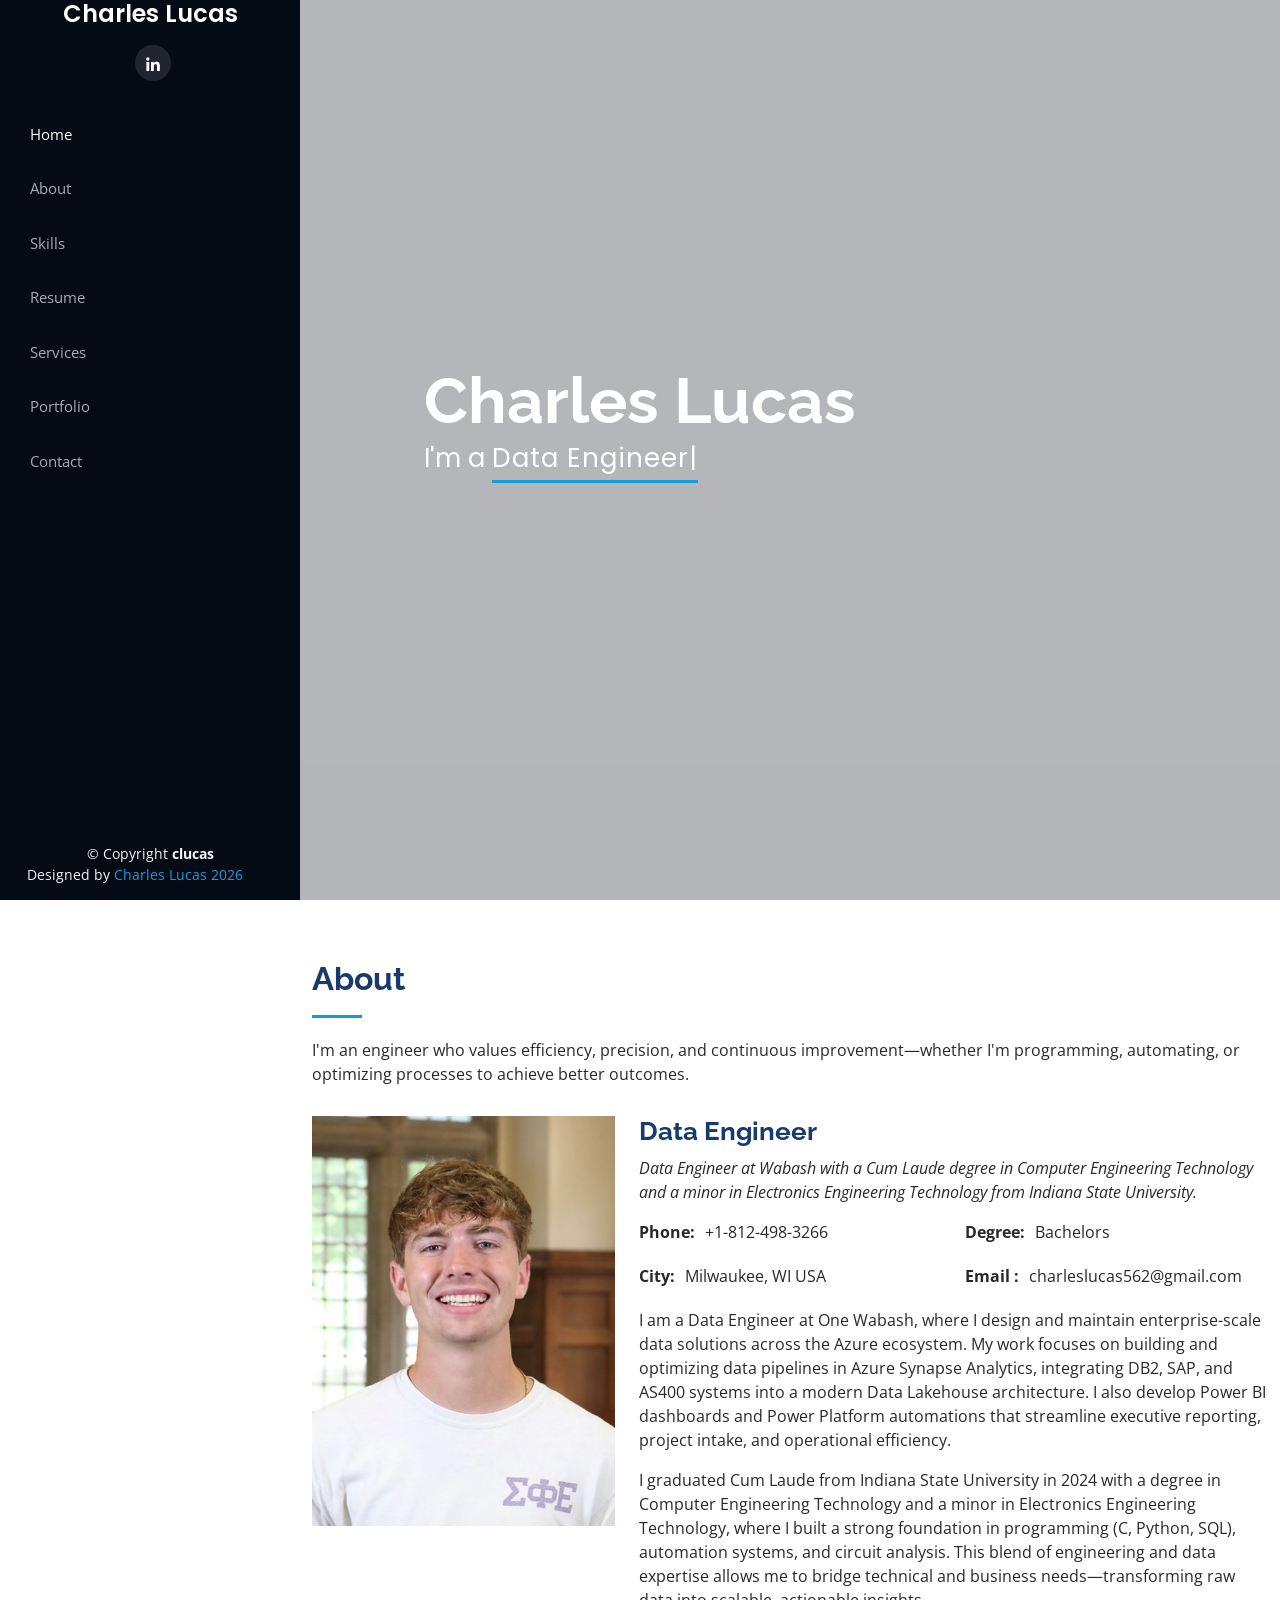
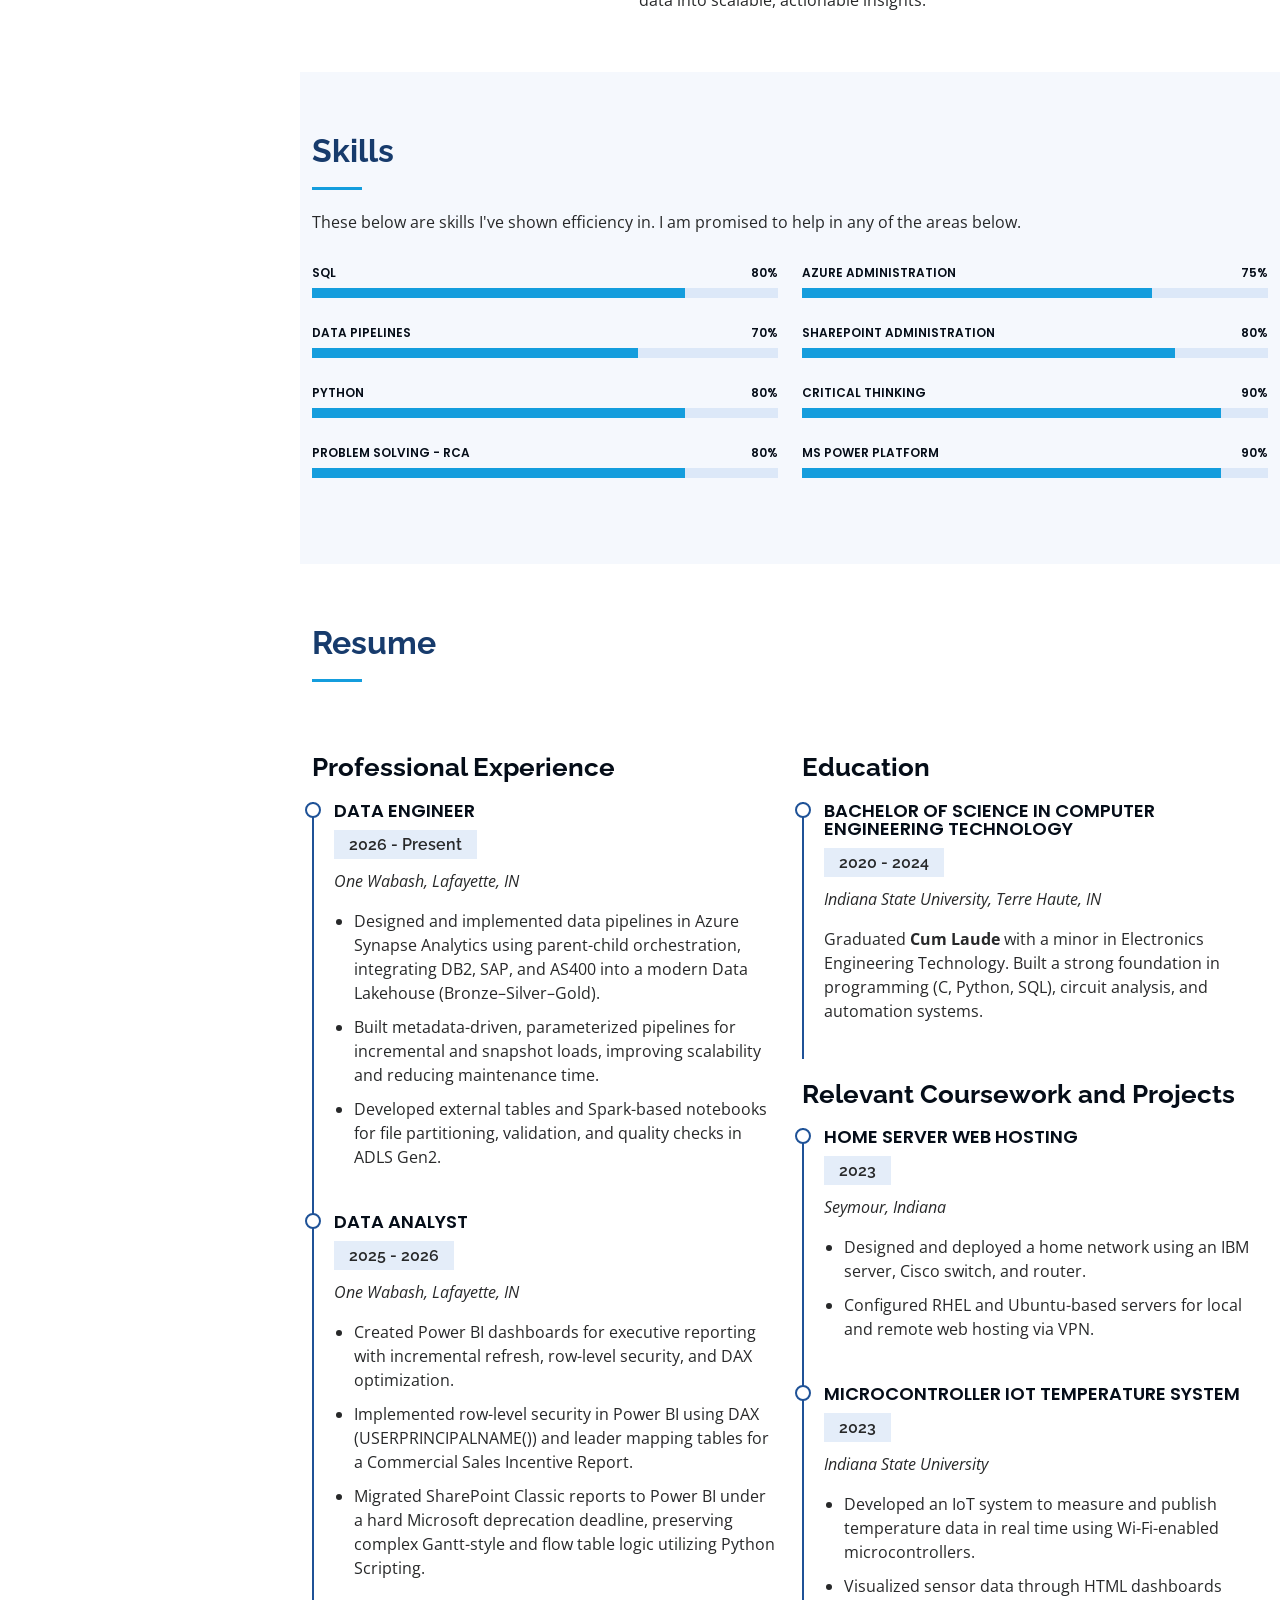
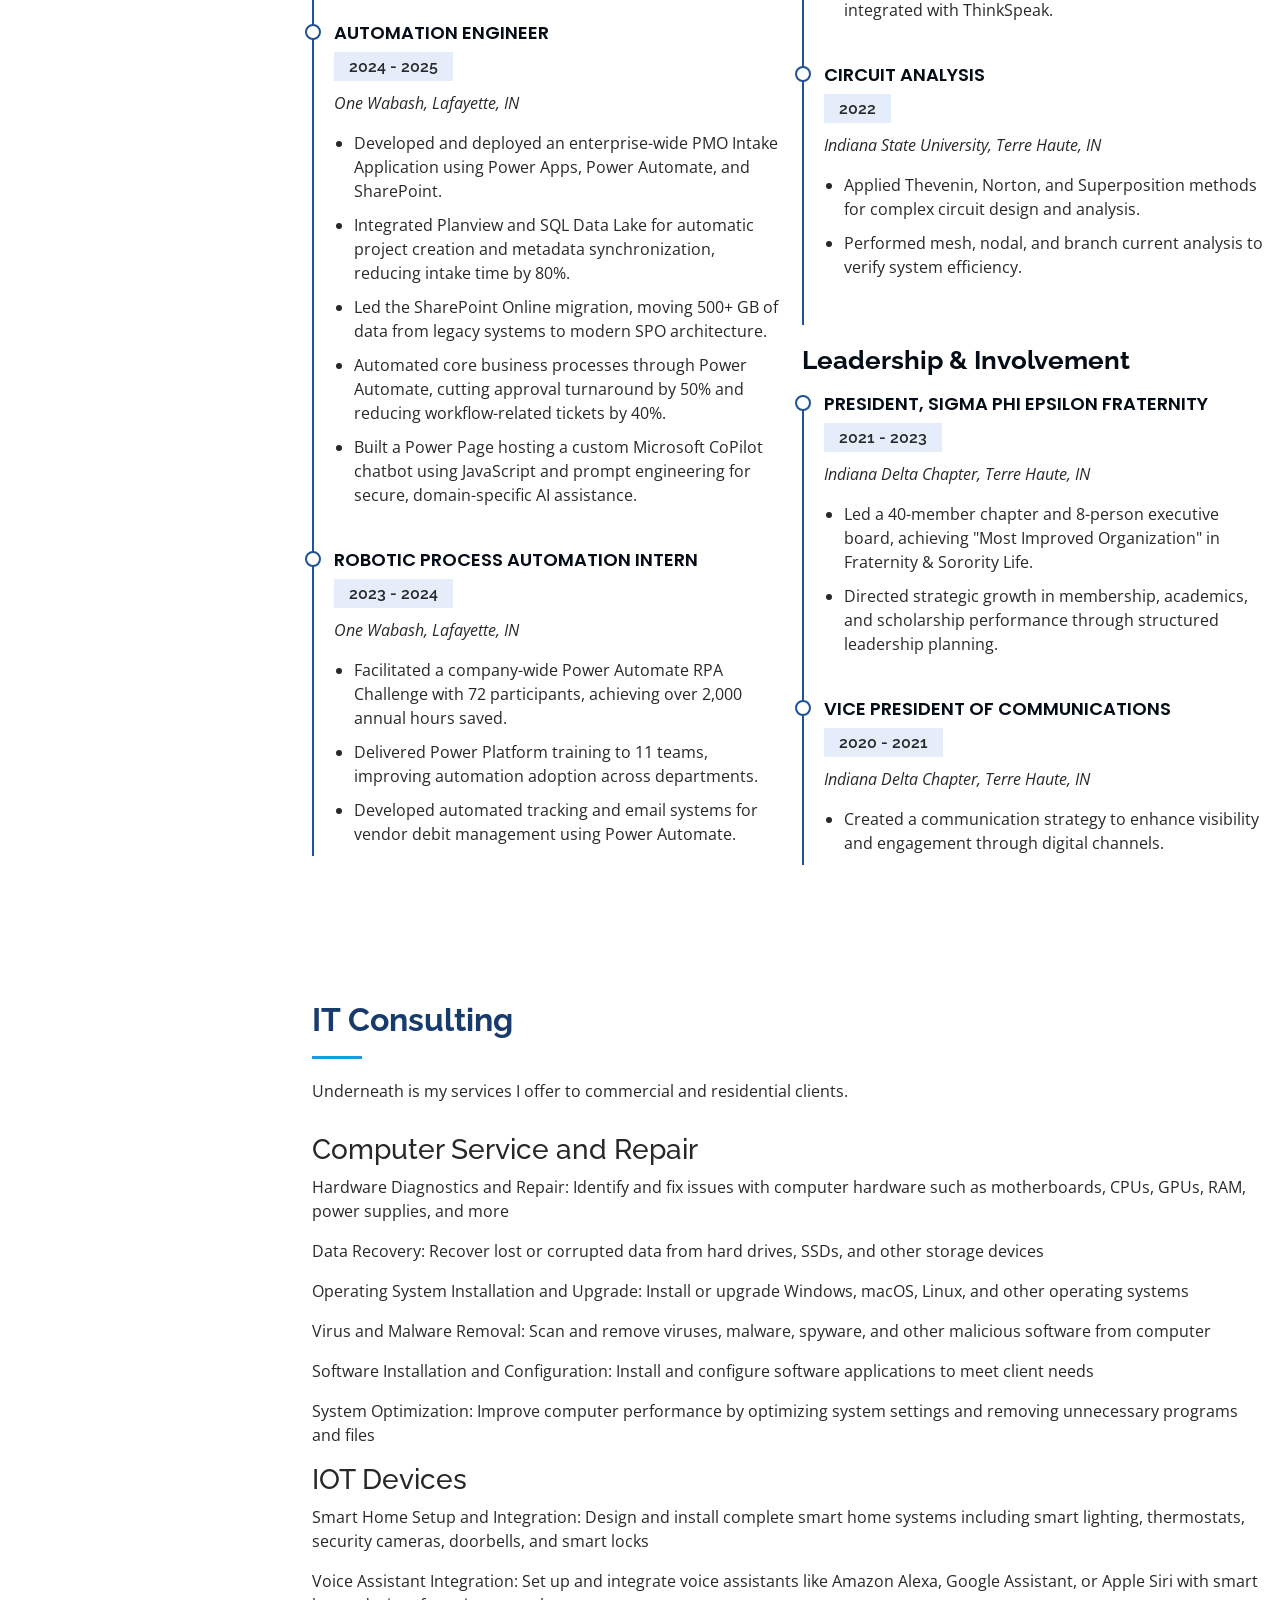
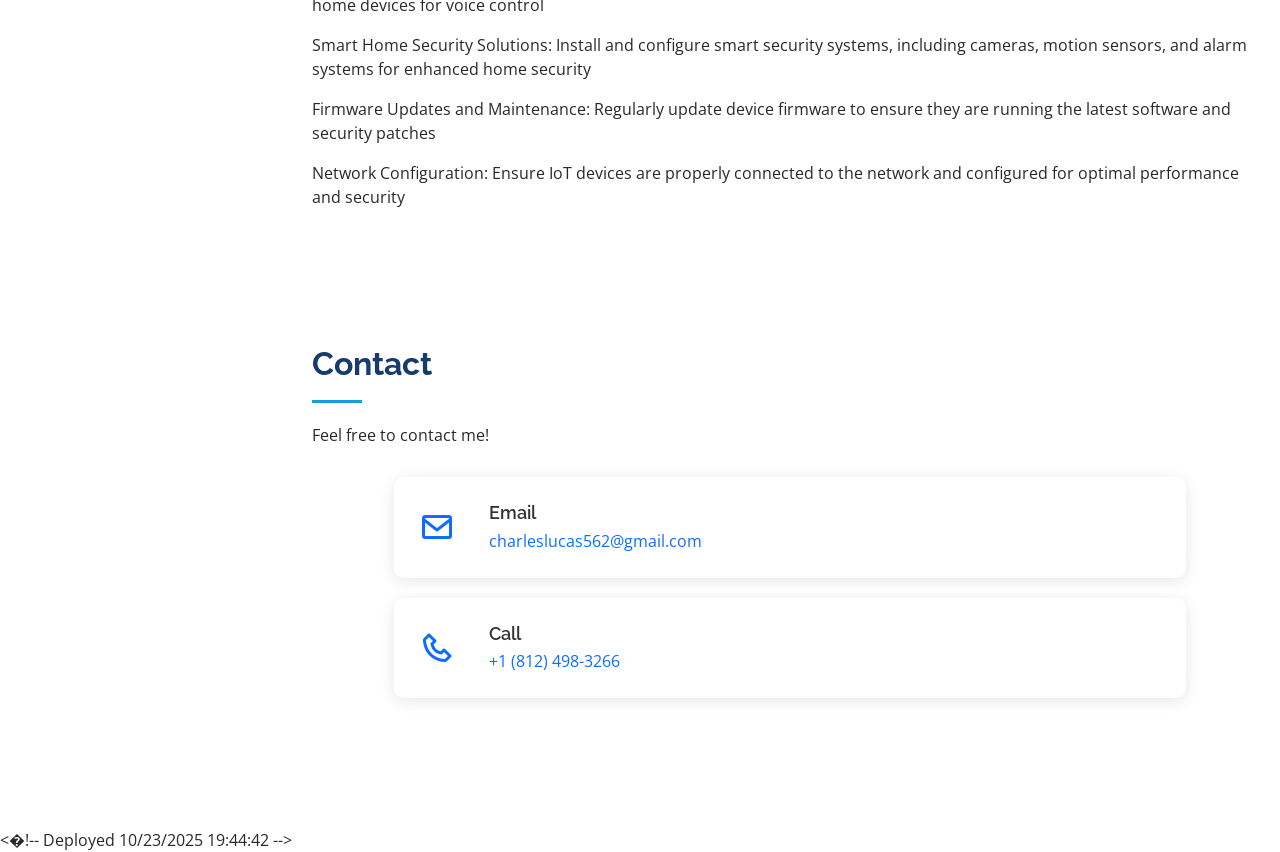
==== commit 4710a10f: "Changed Skill Section" ====
--- a/index.html
+++ b/index.html
@@ -284,7 +284,7 @@
         <div class="row skills-content">
           <div class="col-lg-6" data-aos="fade-up">
             <div class="progress">
-              <span class="skill">Azure SQL <i class="val">80%</i></span>
+              <span class="skill">SQL <i class="val">80%</i></span>
               <div class="progress-bar-wrap">
                 <div aria-valuemax="100" aria-valuemin="0" aria-valuenow="80" class="progress-bar" role="progressbar"></div>
               </div>
@@ -298,7 +298,7 @@
             </div>
 
             <div class="progress">
-              <span class="skill">Programming<i class="val">80%</i></span>
+              <span class="skill">Python<i class="val">80%</i></span>
               <div class="progress-bar-wrap">
                 <div aria-valuemax="100" aria-valuemin="0" aria-valuenow="80" class="progress-bar" role="progressbar"></div>
               </div>
@@ -314,14 +314,14 @@
 
           <div class="col-lg-6" data-aos="fade-up" data-aos-delay="100">
             <div class="progress">
-              <span class="skill">SharePoint Administration <i class="val">95%</i></span>
-              <div class="progress-bar-wrap">
-                <div aria-valuemax="100" aria-valuemin="0" aria-valuenow="95" class="progress-bar" role="progressbar"></div>
-              </div>
-            </div>
-
-            <div class="progress">
-              <span class="skill">Robotic Process Automation <i class="val">80%</i></span>
+              <span class="skill">Azure Administration <i class="val">75%</i></span>
+              <div class="progress-bar-wrap">
+                <div aria-valuemax="100" aria-valuemin="0" aria-valuenow="75" class="progress-bar" role="progressbar"></div>
+              </div>
+            </div>
+
+            <div class="progress">
+              <span class="skill">SharePoint Administration <i class="val">80%</i></span>
               <div class="progress-bar-wrap">
                 <div aria-valuemax="100" aria-valuemin="0" aria-valuenow="80" class="progress-bar" role="progressbar"></div>
               </div>
@@ -345,6 +345,7 @@
       </div>
     </section>
     <!-- End Skills Section -->
+
 
     <!-- ======= Resume Section ======= -->
     <section class="resume" id="resume">
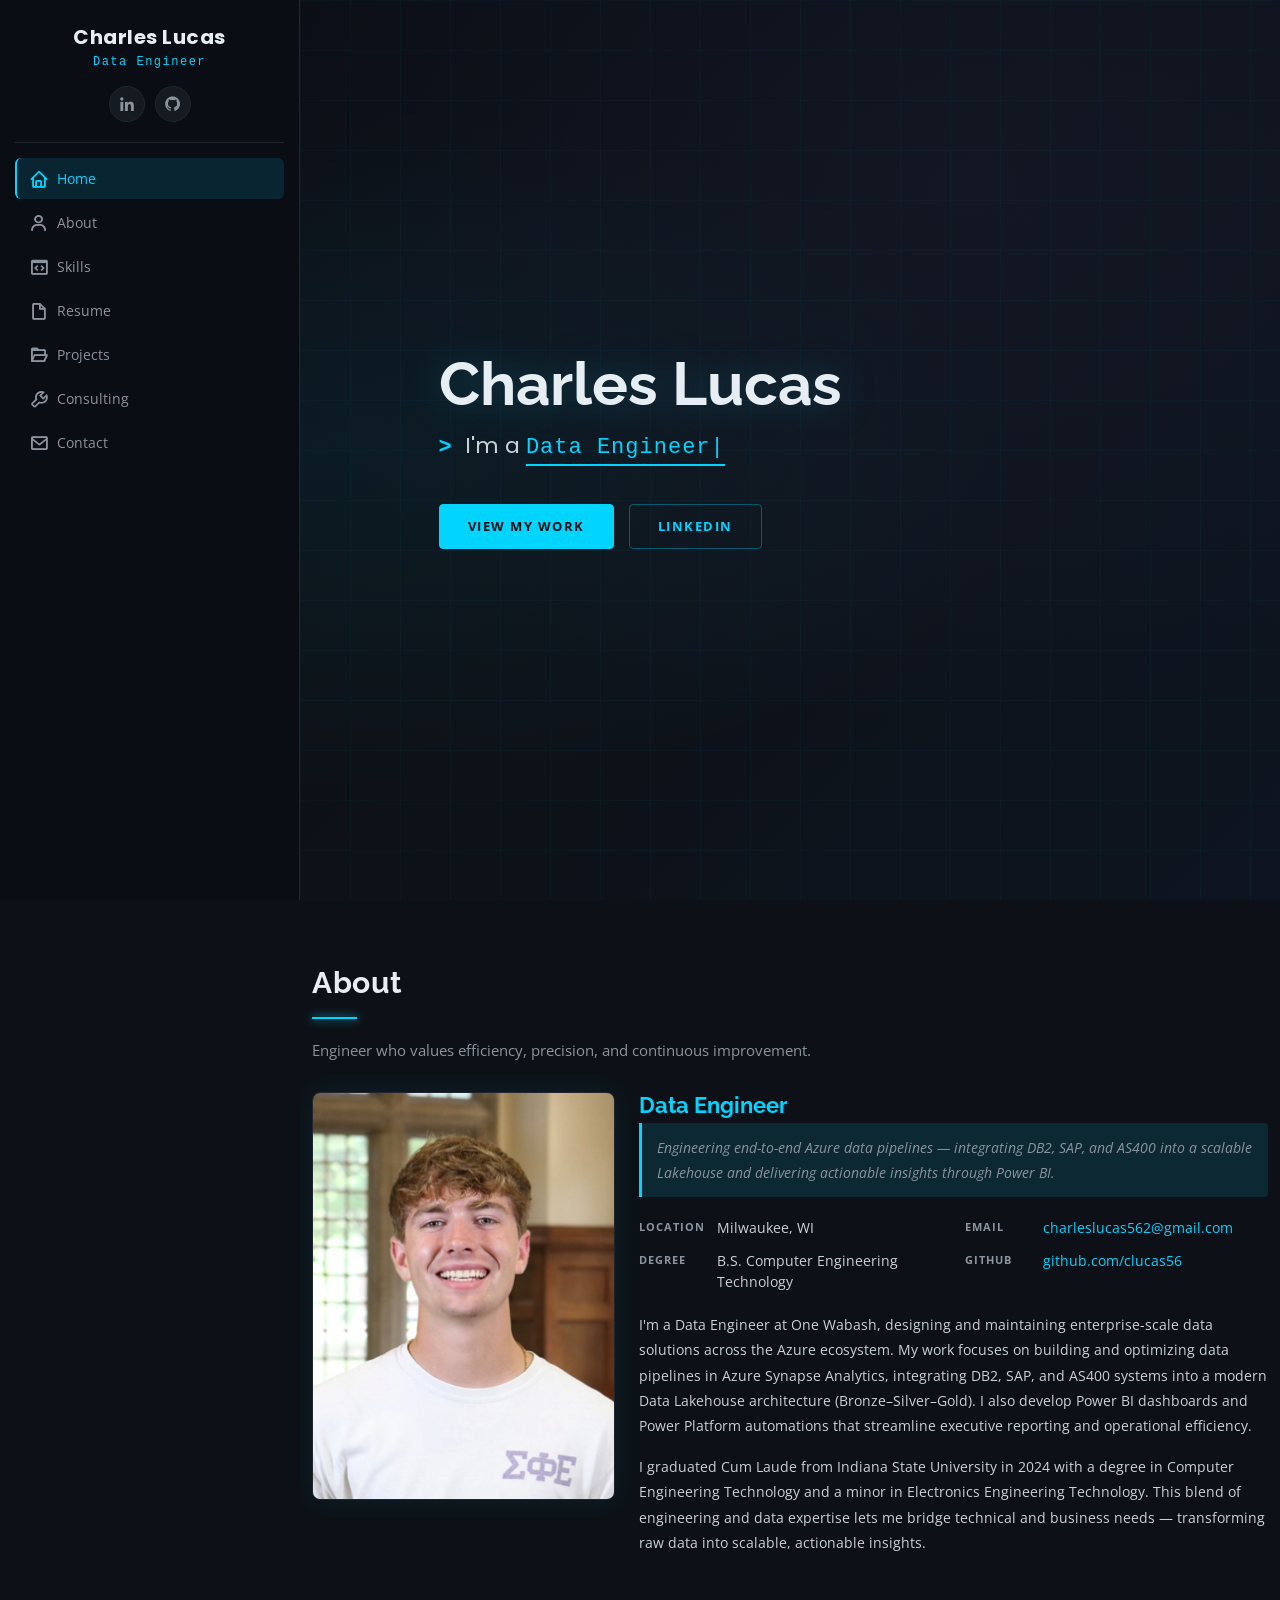
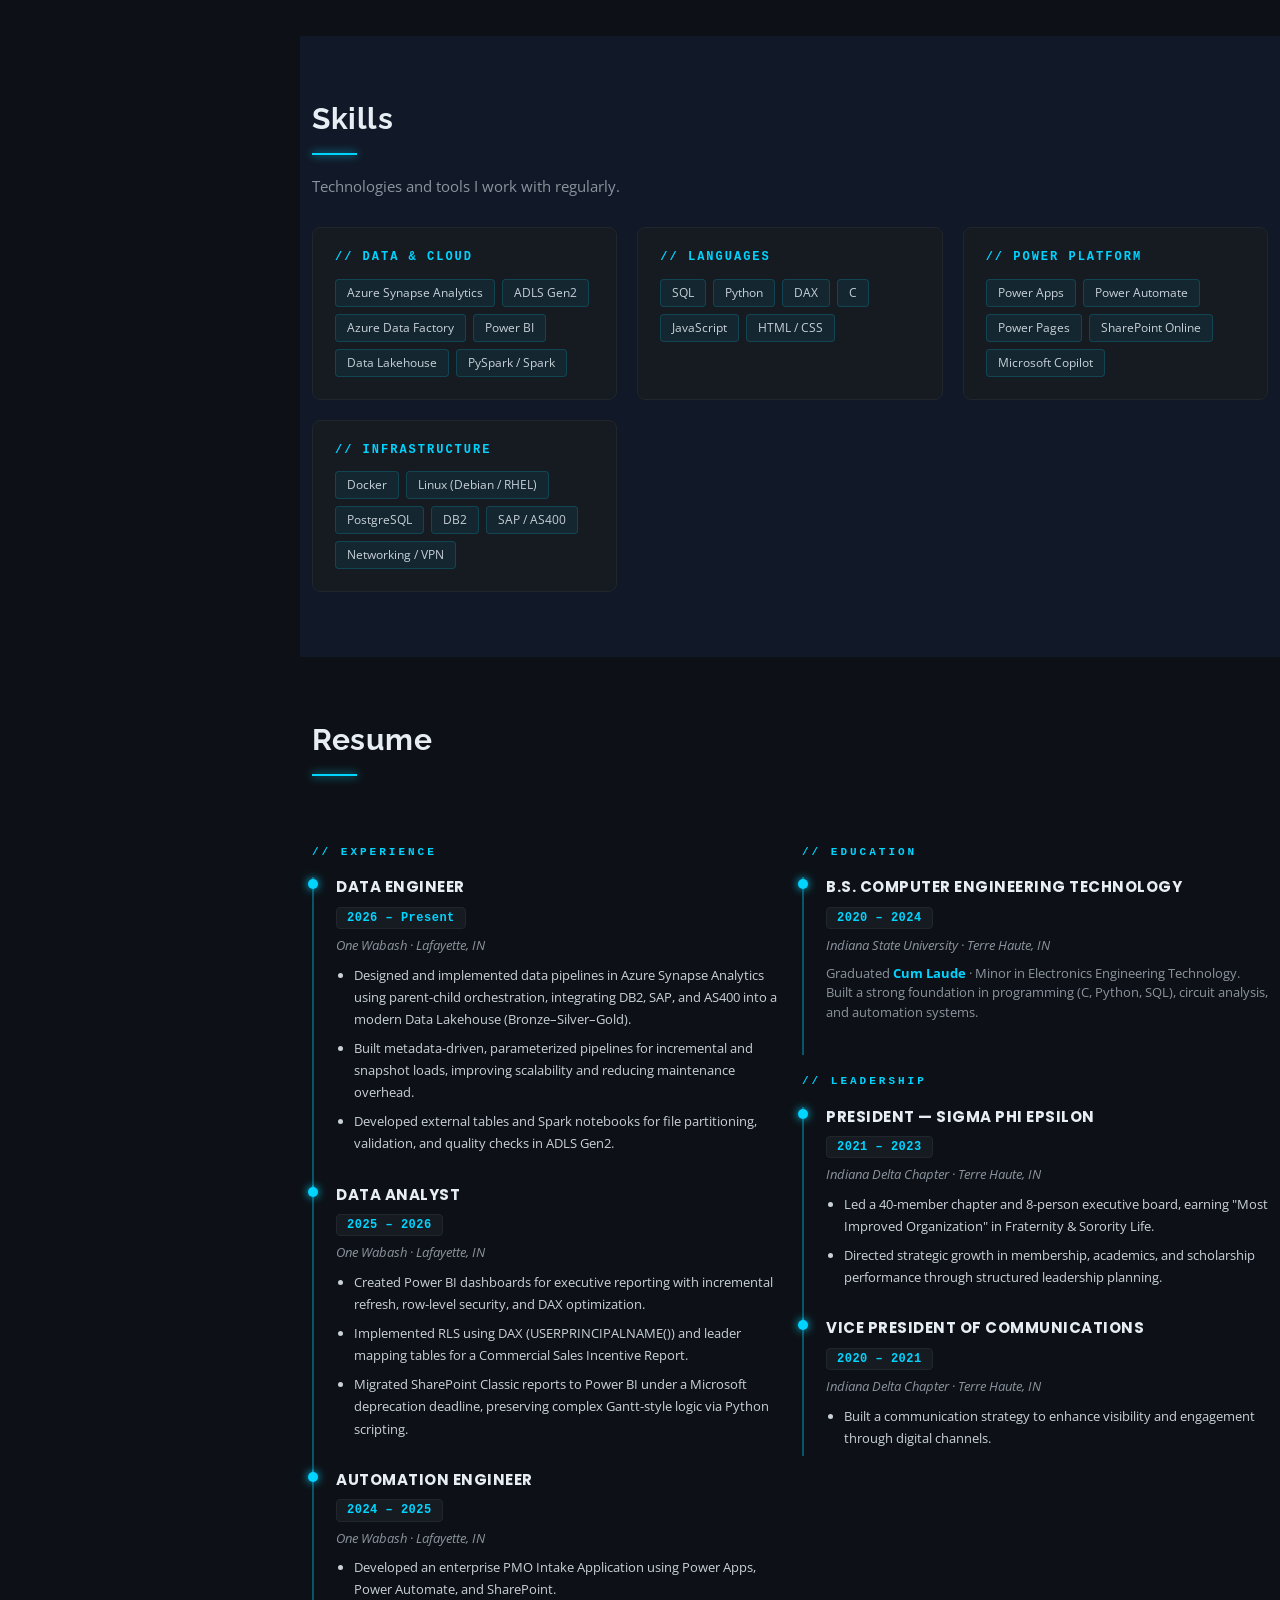
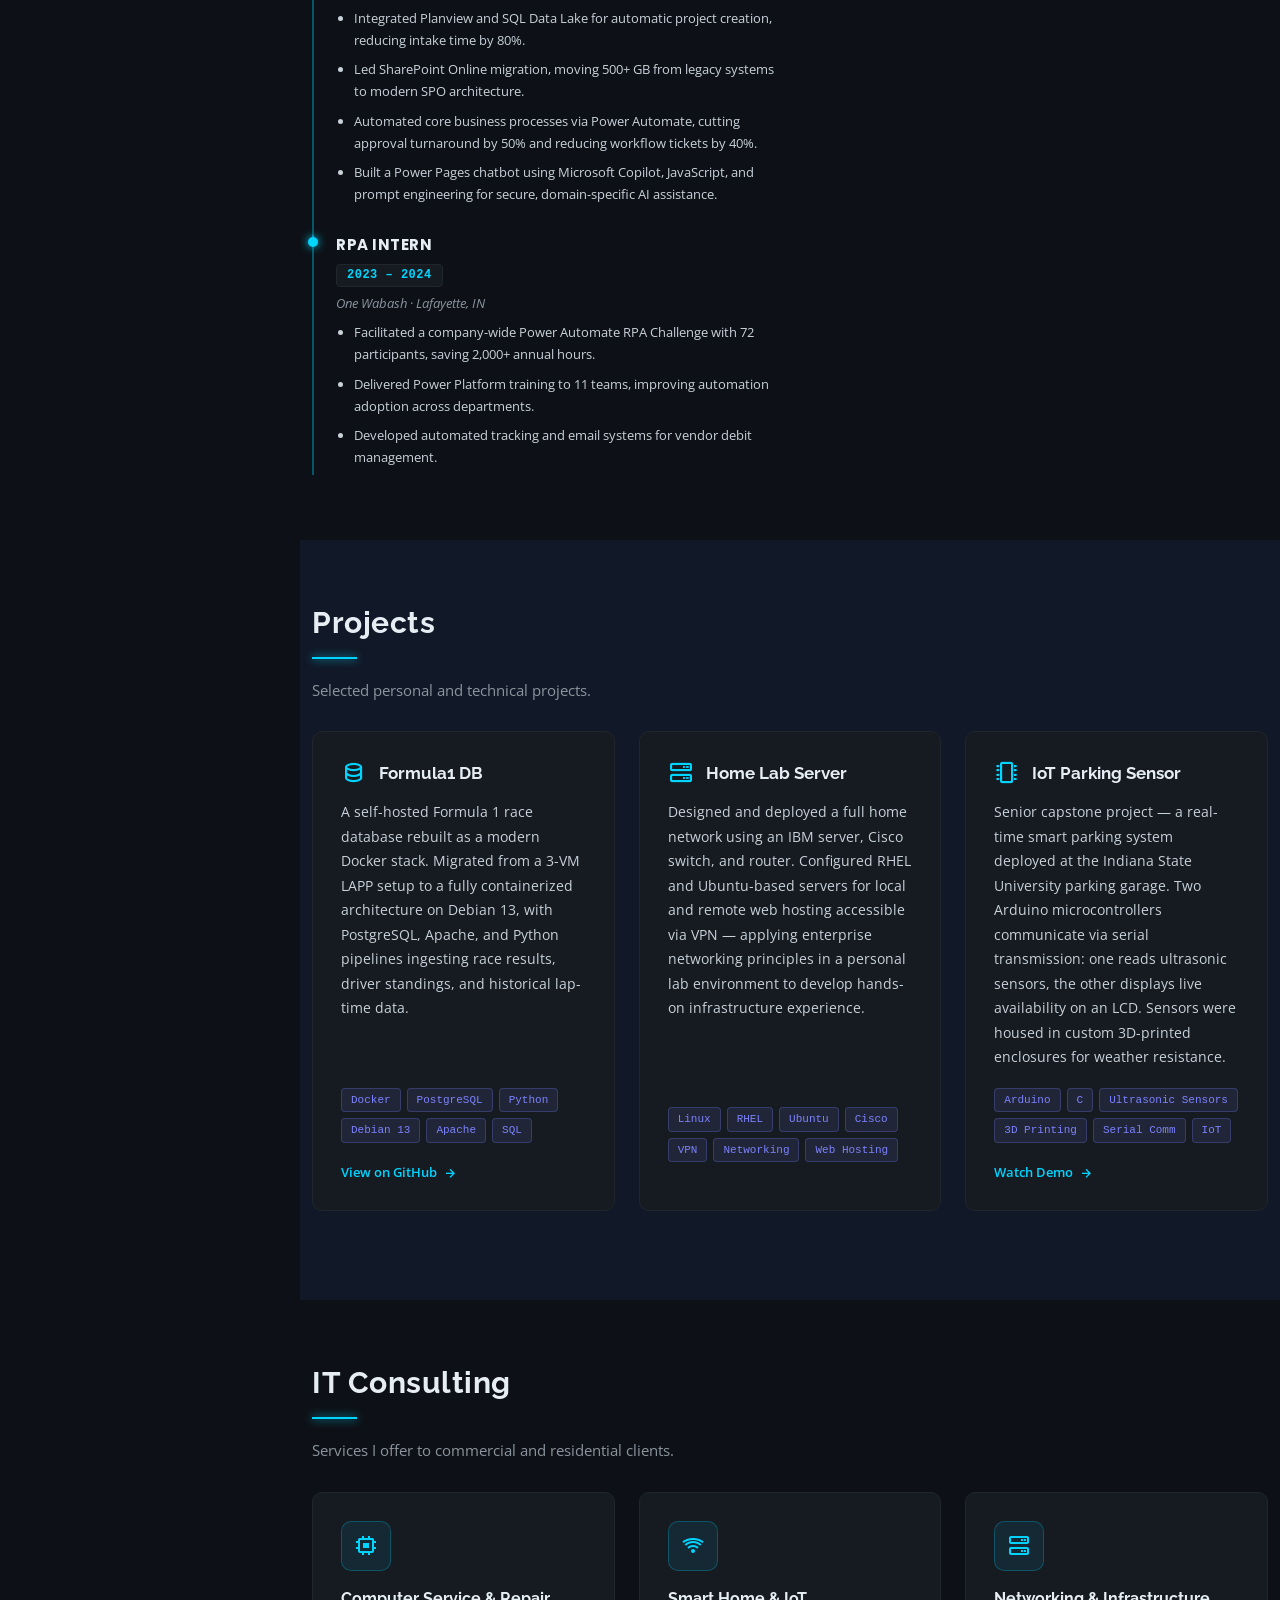
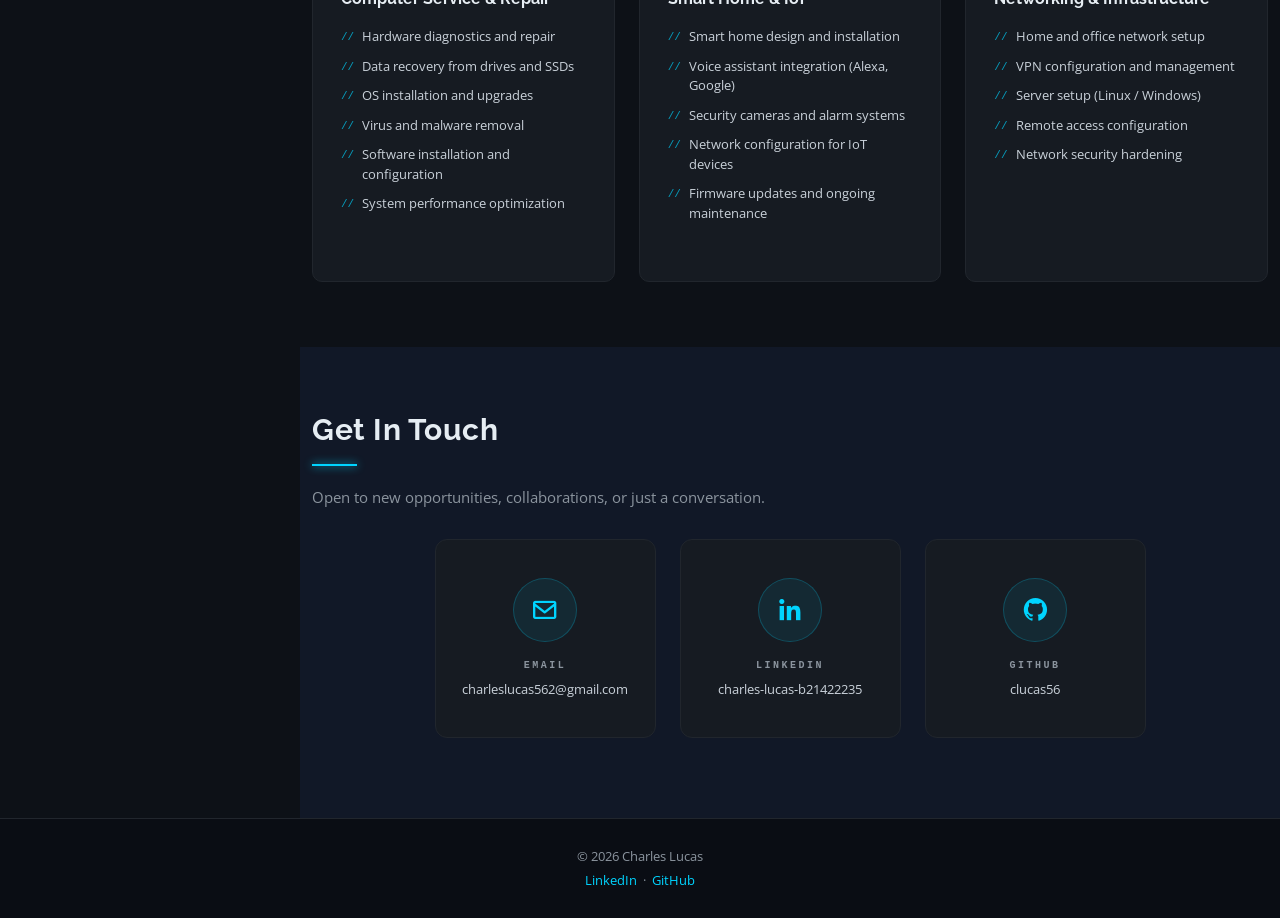
==== commit 0bbb4a41: "Changed index, style sheet, and main js" ====
--- a/index.html
+++ b/index.html
@@ -1,685 +1,478 @@
-<!DOCTYPE html>
-<html lang="en">
-<head>
-  <meta charset="utf-8">
-  <meta content="width=device-width, initial-scale=1.0" name="viewport">
-  
-  <title>Charles Lucas</title>
-  
-  <meta content="" name="description">
-  <meta content="" name="keywords">
-  
-  <!-- Favicons -->
-  <link href="assets/img/favicon.png" rel="icon" />
-  <link href="assets/img/apple-touch-icon.png" rel="apple-touch-icon" />
-  
-  <!-- Google Fonts -->
-  <link href="https://fonts.googleapis.com/css?family=Open+Sans:300,300i,400,400i,600,600i,700,700i|Raleway:300,300i,400,400i,500,500i,600,600i,700,700i|Poppins:300,300i,400,400i,500,500i,600,600i,700,700i" rel="stylesheet" />
-  
-  <!-- Vendor CSS Files -->
-  <link href="assets/vendor/aos/aos.css" rel="stylesheet" />
-  <link href="assets/vendor/bootstrap/css/bootstrap.min.css" rel="stylesheet" />
-  <link href="assets/vendor/bootstrap-icons/bootstrap-icons.css" rel="stylesheet" />
-  <link href="assets/vendor/boxicons/css/boxicons.min.css" rel="stylesheet" />
-  <link href="assets/vendor/glightbox/css/glightbox.min.css" rel="stylesheet" />
-  <link href="assets/vendor/swiper/swiper-bundle.min.css" rel="stylesheet" />
-  
-  <!-- Template Main CSS File -->
-  <link href="assets/css/style.css" rel="stylesheet" />
-  
-  <style>
-    .social-links a {
-      font-size: 28px;
-      margin: 0 10px;
-      color: #0d6efd;
-      transition: transform 0.2s ease, color 0.2s ease;
-    }
-    .social-links a:hover {
-      color: #0056b3;
-      transform: scale(1.2);
-    }
-    .social-links i {
-      vertical-align: middle;
-    }
-
-    /* Enhanced Contact Section Styles */
-    .contact-wrapper {
-      display: flex;
-      gap: 30px;
-      align-items: flex-start;
-    }
-
-    .contact-info-section {
-      flex: 1;
-      display: flex;
-      flex-direction: column;
-      gap: 20px;
-    }
-
-    .contact-info-item {
-      display: flex;
-      align-items: center;
-      padding: 25px;
-      background: #fff;
-      border-radius: 10px;
-      box-shadow: 0 3px 15px rgba(0, 0, 0, 0.1);
-      transition: transform 0.3s ease, box-shadow 0.3s ease;
-    }
-
-    .contact-info-item:hover {
-      transform: translateY(-3px);
-      box-shadow: 0 5px 20px rgba(0, 0, 0, 0.15);
-    }
-
-    .contact-info-item i {
-      font-size: 36px;
-      color: #0d6efd;
-      margin-right: 20px;
-      min-width: 50px;
-    }
-
-    .contact-info-item h4 {
-      margin: 0 0 5px 0;
-      font-size: 18px;
-      font-weight: 600;
-      color: #333;
-    }
-
-    .contact-info-item p {
-      margin: 0;
-      font-size: 16px;
-    }
-
-    .contact-info-item a {
-      color: #0d6efd;
-      text-decoration: none;
-      transition: color 0.3s ease;
-    }
-
-    .contact-info-item a:hover {
-      color: #0056b3;
-      text-decoration: underline;
-    }
-
-    .social-section {
-      flex: 0 0 250px;
-      background: #fff;
-      padding: 30px;
-      border-radius: 10px;
-      box-shadow: 0 3px 15px rgba(0, 0, 0, 0.1);
-      text-align: right;
-    }
-
-    .social-title {
-      margin: 0 0 25px 0;
-      font-size: 18px;
-      font-weight: 600;
-      color: #333;
-      text-align: right;
-    }
-
-    .social-links-contact {
-      display: flex;
-      flex-direction: column;
-      gap: 15px;
-      align-items: flex-end;
-    }
-
-    .social-links-contact a {
-      display: flex;
-      align-items: center;
-      justify-content: center;
-      width: 65px;
-      height: 65px;
-      background: #f8f9fa;
-      border-radius: 50%;
-      color: #333;
-      font-size: 32px;
-      transition: all 0.3s ease;
-    }
-
-    .social-links-contact a:hover {
-      transform: translateX(-5px);
-      box-shadow: 0 5px 15px rgba(0, 0, 0, 0.2);
-    }
-
-    .social-links-contact a.twitter:hover {
-      background: #1DA1F2;
-      color: #fff;
-    }
-
-    .social-links-contact a.facebook:hover {
-      background: #1877F2;
-      color: #fff;
-    }
-
-    .social-links-contact a.instagram:hover {
-      background: linear-gradient(45deg, #f09433 0%, #e6683c 25%, #dc2743 50%, #cc2366 75%, #bc1888 100%);
-      color: #fff;
-    }
-
-    .social-links-contact a.linkedin:hover {
-      background: #0077B5;
-      color: #fff;
-    }
-
-    @media (max-width: 768px) {
-      .contact-wrapper {
-        flex-direction: column;
-      }
-
-      .social-section {
-        flex: 1;
-        width: 100%;
-        text-align: center;
-      }
-
-      .social-title {
-        text-align: center;
-      }
-
-      .social-links-contact {
-        flex-direction: row;
-        justify-content: center;
-        align-items: center;
-      }
-
-      .social-links-contact a:hover {
-        transform: translateY(-5px);
-      }
-    }
-  </style>
-  
-  <!-- =======================================================
-  Chuck Nasty
-  ======================================================== -->
-</head>
-
-<body>
-  <!-- ======= Header ======= -->
-  <header id="header">
-    <div class="d-flex flex-column">      
-      <div class="profile">
-        <h1 class="text-light"><a href="index.html">Charles Lucas</a></h1>
-        <div class="social-links mt-3 text-center">
-          <a href="https://www.linkedin.com/in/charles-lucas-b21422235/" class="linkedin"><i class="bx bxl-linkedin"></i></a>
-        </div>
-      </div>
-
-      <nav class="nav-menu navbar" id="navbar">
-        <ul>
-          <li><a class="nav-link scrollto active" href="#hero"><span>Home</span></a></li>
-          <li><a class="nav-link scrollto" href="#about"><span>About</span></a></li>
-          <li><a class="nav-link scrollto" href="#skills"><span>Skills</span></a></li>
-          <li><a class="nav-link scrollto" href="#resume"><span>Resume</span></a></li>
-          <li><a class="nav-link scrollto" href="#services"><span>Services</span></a></li>
-          <li><a class="nav-link scrollto" href="#portfolio"><span>Portfolio</span></a></li>
-          <li><a class="nav-link scrollto" href="#contact"><span>Contact</span></a></li>
-        </ul>
-      </nav>
-      <!-- .nav-menu -->
-    </div>
-  </header>
-  <!-- End Header -->
-
-  <!-- ======= Hero Section ======= -->
-  <section id="hero" class="d-flex flex-column justify-content-center align-items-center">
-    <div class="hero-container" data-aos="fade-in">
-      <h1>Charles Lucas</h1>
-      <p>I'm a <span class="typed" data-typed-items="Data Engineer, Developer, Leader"></span></p>
-    </div>
-  </section>
-  <!-- End Hero -->
-
-  <main id="main">
-    <!-- ======= About Section ======= -->
-    <section class="about" id="about">
-      <div class="container">
-        <div class="section-title">
-          <h2>About</h2>
-          <p>I'm an engineer who values efficiency, precision, and continuous improvement—whether I'm programming, automating, or optimizing processes to achieve better outcomes.</p>
-        </div>
-
-        <div class="row">
-          <div class="col-lg-4" data-aos="fade-right">
-            <img alt="" class="img-fluid" src="assets/img/profile-img-1.jpg" />
-          </div>
-
-          <div class="col-lg-8 pt-4 pt-lg-0 content" data-aos="fade-left">
-            <h3>Data Engineer</h3>
-            <p class="fst-italic">Data Engineer at Wabash with a Cum Laude degree in Computer Engineering Technology and a minor in Electronics Engineering Technology from Indiana State University.</p>
-
-            <div class="row">
-              <div class="col-lg-6">
-                <ul>
-                  <li><strong>Phone:</strong> <span>+1-812-498-3266</span></li>
-                  <li><strong>City:</strong> <span>Milwaukee, WI USA</span></li>
-                </ul>
-              </div>
-
-              <div class="col-lg-6">
-                <ul>
-                  <li><strong>Degree:</strong> <span>Bachelors</span></li>
-                  <li><strong>Email :</strong> <span>charleslucas562@gmail.com</span></li>
-                </ul>
-              </div>
-            </div>
-
-            <p>I am a Data Engineer at One Wabash, where I design and maintain enterprise-scale data solutions across the Azure ecosystem. My work focuses on building and optimizing data pipelines in Azure Synapse Analytics, integrating DB2, SAP, and AS400 systems into a modern Data Lakehouse architecture. I also develop Power BI dashboards and Power Platform automations that streamline executive reporting, project intake, and operational efficiency.</p>
-            <p>I graduated Cum Laude from Indiana State University in 2024 with a degree in Computer Engineering Technology and a minor in Electronics Engineering Technology, where I built a strong foundation in programming (C, Python, SQL), automation systems, and circuit analysis. This blend of engineering and data expertise allows me to bridge technical and business needs—transforming raw data into scalable, actionable insights.</p>
-          </div>
-        </div>
-      </div>
-    </section>
-    <!-- End About Section -->
-
-    <!-- ======= Skills Section ======= -->
-    <section class="skills section-bg" id="skills">
-      <div class="container">
-        <div class="section-title">
-          <h2>Skills</h2>
-          <p>These below are skills I've shown efficiency in. I am promised to help in any of the areas below.</p>
-        </div>
-
-        <div class="row skills-content">
-          <div class="col-lg-6" data-aos="fade-up">
-            <div class="progress">
-              <span class="skill">SQL <i class="val">80%</i></span>
-              <div class="progress-bar-wrap">
-                <div aria-valuemax="100" aria-valuemin="0" aria-valuenow="80" class="progress-bar" role="progressbar"></div>
-              </div>
-            </div>
-
-            <div class="progress">
-              <span class="skill">Data Pipelines<i class="val">70%</i></span>
-              <div class="progress-bar-wrap">
-                <div aria-valuemax="100" aria-valuemin="0" aria-valuenow="70" class="progress-bar" role="progressbar"></div>
-              </div>
-            </div>
-
-            <div class="progress">
-              <span class="skill">Python<i class="val">80%</i></span>
-              <div class="progress-bar-wrap">
-                <div aria-valuemax="100" aria-valuemin="0" aria-valuenow="80" class="progress-bar" role="progressbar"></div>
-              </div>
-            </div>
-
-            <div class="progress">
-              <span class="skill">Problem Solving - RCA <i class="val">80%</i></span>
-              <div class="progress-bar-wrap">
-                <div aria-valuemax="100" aria-valuemin="0" aria-valuenow="80" class="progress-bar" role="progressbar"></div>
-              </div>
-            </div>
-          </div>
-
-          <div class="col-lg-6" data-aos="fade-up" data-aos-delay="100">
-            <div class="progress">
-              <span class="skill">Azure Administration <i class="val">75%</i></span>
-              <div class="progress-bar-wrap">
-                <div aria-valuemax="100" aria-valuemin="0" aria-valuenow="75" class="progress-bar" role="progressbar"></div>
-              </div>
-            </div>
-
-            <div class="progress">
-              <span class="skill">SharePoint Administration <i class="val">80%</i></span>
-              <div class="progress-bar-wrap">
-                <div aria-valuemax="100" aria-valuemin="0" aria-valuenow="80" class="progress-bar" role="progressbar"></div>
-              </div>
-            </div>
-
-            <div class="progress">
-              <span class="skill">Critical Thinking <i class="val">90%</i></span>
-              <div class="progress-bar-wrap">
-                <div aria-valuemax="100" aria-valuemin="0" aria-valuenow="90" class="progress-bar" role="progressbar"></div>
-              </div>
-            </div>
-
-            <div class="progress">
-              <span class="skill">MS Power Platform <i class="val">90%</i></span>
-              <div class="progress-bar-wrap">
-                <div aria-valuemax="100" aria-valuemin="0" aria-valuenow="90" class="progress-bar" role="progressbar"></div>
-              </div>
-            </div>
-          </div>
-        </div>
-      </div>
-    </section>
-    <!-- End Skills Section -->
-
-
-    <!-- ======= Resume Section ======= -->
-    <section class="resume" id="resume">
-      <div class="container">
-        <div class="section-title">
-          <h2>Resume</h2>
-        </div>
-
-        <div class="row">
-          <!-- LEFT COLUMN - Professional Experience -->
-          <div class="col-lg-6" data-aos="fade-up">
-            <h3 class="resume-title">Professional Experience</h3>
-
-            <div class="resume-item">
-              <h4>Data Engineer</h4>
-              <h5>2026 - Present</h5>
-              <p><em>One Wabash, Lafayette, IN</em></p>
-              <ul>
-                <li>Designed and implemented data pipelines in Azure Synapse Analytics using parent-child orchestration, integrating DB2, SAP, and AS400 into a modern Data Lakehouse (Bronze–Silver–Gold).</li>
-                <li>Built metadata-driven, parameterized pipelines for incremental and snapshot loads, improving scalability and reducing maintenance time.</li>
-                <li>Developed external tables and Spark-based notebooks for file partitioning, validation, and quality checks in ADLS Gen2.</li>
-              </ul>
-            </div>
-
-            <div class="resume-item">
-              <h4>Data Analyst</h4>
-              <h5>2025 - 2026</h5>
-              <p><em>One Wabash, Lafayette, IN</em></p>
-              <ul>
-                <li>Created Power BI dashboards for executive reporting with incremental refresh, row-level security, and DAX optimization.</li>
-                <li>Implemented row-level security in Power BI using DAX (USERPRINCIPALNAME()) and leader mapping tables for a Commercial Sales Incentive Report.</li>
-                <li>Migrated SharePoint Classic reports to Power BI under a hard Microsoft deprecation deadline, preserving complex Gantt-style and flow table logic utilizing Python Scripting.</li>
-              </ul>
-            </div>
-
-            <div class="resume-item">
-              <h4>Automation Engineer</h4>
-              <h5>2024 - 2025</h5>
-              <p><em>One Wabash, Lafayette, IN</em></p>
-              <ul>
-                <li>Developed and deployed an enterprise-wide PMO Intake Application using Power Apps, Power Automate, and SharePoint.</li>
-                <li>Integrated Planview and SQL Data Lake for automatic project creation and metadata synchronization, reducing intake time by 80%.</li>
-                <li>Led the SharePoint Online migration, moving 500+ GB of data from legacy systems to modern SPO architecture.</li>
-                <li>Automated core business processes through Power Automate, cutting approval turnaround by 50% and reducing workflow-related tickets by 40%.</li>
-                <li>Built a Power Page hosting a custom Microsoft CoPilot chatbot using JavaScript and prompt engineering for secure, domain-specific AI assistance.</li>
-              </ul>
-            </div>
-
-            <div class="resume-item">
-              <h4>Robotic Process Automation Intern</h4>
-              <h5>2023 - 2024</h5>
-              <p><em>One Wabash, Lafayette, IN</em></p>
-              <ul>
-                <li>Facilitated a company-wide Power Automate RPA Challenge with 72 participants, achieving over 2,000 annual hours saved.</li>
-                <li>Delivered Power Platform training to 11 teams, improving automation adoption across departments.</li>
-                <li>Developed automated tracking and email systems for vendor debit management using Power Automate.</li>
-              </ul>
-            </div>
-          </div>
-
-          <!-- RIGHT COLUMN - Education -->
-          <div class="col-lg-6" data-aos="fade-up" data-aos-delay="100">
-            <h3 class="resume-title">Education</h3>
-            <div class="resume-item">
-              <h4>Bachelor of Science in Computer Engineering Technology</h4>
-              <h5>2020 - 2024</h5>
-              <p><em>Indiana State University, Terre Haute, IN</em></p>
-              <p>Graduated <strong>Cum Laude</strong> with a minor in Electronics Engineering Technology. Built a strong foundation in programming (C, Python, SQL), circuit analysis, and automation systems.</p>
-            </div>
-
-            <h4 class="resume-title">Relevant Coursework and Projects</h4>
-            <div class="resume-item">
-              <h4>Home Server Web Hosting</h4>
-              <h5>2023</h5>
-              <p><em>Seymour, Indiana</em></p>
-              <ul>
-                <li>Designed and deployed a home network using an IBM server, Cisco switch, and router.</li>
-                <li>Configured RHEL and Ubuntu-based servers for local and remote web hosting via VPN.</li>
-              </ul>
-            </div>
-
-            <div class="resume-item">
-              <h4>Microcontroller IoT Temperature System</h4>
-              <h5>2023</h5>
-              <p><em>Indiana State University</em></p>
-              <ul>
-                <li>Developed an IoT system to measure and publish temperature data in real time using Wi-Fi-enabled microcontrollers.</li>
-                <li>Visualized sensor data through HTML dashboards integrated with ThinkSpeak.</li>
-              </ul>
-            </div>
-
-            <div class="resume-item">
-              <h4>Circuit Analysis</h4>
-              <h5>2022</h5>
-              <p><em>Indiana State University, Terre Haute, IN</em></p>
-              <ul>
-                <li>Applied Thevenin, Norton, and Superposition methods for complex circuit design and analysis.</li>
-                <li>Performed mesh, nodal, and branch current analysis to verify system efficiency.</li>
-              </ul>
-            </div>
-                        <h3 class="resume-title">Leadership & Involvement</h3>
-            <div class="resume-item">
-              <h4>President, Sigma Phi Epsilon Fraternity</h4>
-              <h5>2021 - 2023</h5>
-              <p><em>Indiana Delta Chapter, Terre Haute, IN</em></p>
-              <ul>
-                <li>Led a 40-member chapter and 8-person executive board, achieving "Most Improved Organization" in Fraternity & Sorority Life.</li>
-                <li>Directed strategic growth in membership, academics, and scholarship performance through structured leadership planning.</li>
-              </ul>
-            </div>
-
-            <div class="resume-item">
-              <h4>Vice President of Communications</h4>
-              <h5>2020 - 2021</h5>
-              <p><em>Indiana Delta Chapter, Terre Haute, IN</em></p>
-              <ul>
-                <li>Created a communication strategy to enhance visibility and engagement through digital channels.</li>
-              </ul>
-            </div>
-          </div>
-          </div>
-        </div>
-      </div>
-    </section>
-    <!-- End Resume Section -->
-
-    <!-- ======= Services Section ======= -->
-    <section class="services" id="services">
-      <div class="col-lg-12 pt-4 pt-lg-0 content" data-aos="fade-left">
-        <div class="container">
-          <div class="section-title">
-            <h2>IT Consulting</h2>
-            <p>Underneath is my services I offer to commercial and residential clients.</p>
-          </div>
-          
-          <div class="resume-item">
-            <h3>Computer Service and Repair</h3>
-            <p>Hardware Diagnostics and Repair: Identify and fix issues with computer hardware such as motherboards, CPUs, GPUs, RAM, power supplies, and more</p>
-            <p>Data Recovery: Recover lost or corrupted data from hard drives, SSDs, and other storage devices</p>
-            <p>Operating System Installation and Upgrade: Install or upgrade Windows, macOS, Linux, and other operating systems</p>
-            <p>Virus and Malware Removal: Scan and remove viruses, malware, spyware, and other malicious software from computer</p>
-            <p>Software Installation and Configuration: Install and configure software applications to meet client needs</p>
-            <p>System Optimization: Improve computer performance by optimizing system settings and removing unnecessary programs and files</p>
-          </div>
-
-          <div class="resume-item">
-            <h3>IOT Devices</h3>
-            <p>Smart Home Setup and Integration: Design and install complete smart home systems including smart lighting, thermostats, security cameras, doorbells, and smart locks</p>
-            <p>Voice Assistant Integration: Set up and integrate voice assistants like Amazon Alexa, Google Assistant, or Apple Siri with smart home devices for voice control</p>
-            <p>Smart Home Security Solutions: Install and configure smart security systems, including cameras, motion sensors, and alarm systems for enhanced home security</p>
-            <p>Firmware Updates and Maintenance: Regularly update device firmware to ensure they are running the latest software and security patches</p>
-            <p>Network Configuration: Ensure IoT devices are properly connected to the network and configured for optimal performance and security</p>
-          </div>
-          </div>
-        </div>
-      </div>
-    </section>
-    <!-- End Services Section -->
-
-    <!-- ======= Portfolio Section ======= --> <!--
-    <section class="portfolio section-bg" id="portfolio">
-      <div class="col-lg-12 pt-4 pt-lg-0 content" data-aos="fade-up">
-        <div class="container">
-          <div class="section-title">
-            <h2>Portfolio</h2>
-            <p>Underneath is my completed projects and descriptions.</p>
-          </div>
-
-          <div class="section-item">
-            <h1>Senior Project</h1>
-          </div>
-
-          <table>
-            <tr>
-              <td>
-                <div class="col-lg-10" data-aos="fade-left" data-aos-delay="100">
-                  <img alt="" class="img-fluid" src="assets/img/Main_Setup.jpg" />
-                </div>
-              </td>
-              <td>
-                <div class="col-lg-10" data-aos="fade-right">
-                  <img alt="" class="img-fluid" src="assets/img/Screen.jpg" />
-                </div>
-              </td>
-            </tr>
-          </table>
-
-          <table>
-            <tr>
-              <td>
-                <div class="col-lg-10" data-aos="fade-left" data-aos-delay="100">
-                  <img alt="" class="img-fluid" src="assets/img/Mounting.jpg" />
-                </div>
-              </td>
-              <td>
-                <div class="col-lg-10" data-aos="fade-right">
-                  <img alt="" class="img-fluid" src="assets/img/Cars.jpg" />
-                </div>
-              </td>
-            </tr>       
-          </table>
-
-          <p>This project stemmed from our team's passion for microcontrollers and developing efficient, real-world solutions from the ground up. We built a parking sensor system that used ultrasonic sensors and Arduino microcontrollers to detect vehicle presence and display available spots on an LCD screen.</p>
-          <p>Testing took place at the Indiana State University parking garage, where the sensors were installed in 3D-printed housings for weather protection and ease of setup. Two interconnected Arduinos communicated via serial transmission—one collecting sensor data and the other displaying real-time parking availability.</p>
-          <p>The project applied structured project management practices, including GANTT charts, Work Breakdown Structures, and cost estimation, ensuring an organized and deliverable-driven development process.</p>
-
-          <h4>Youtube Link of Demonstration</h4>
-          <p>Watch it <a href="https://www.youtube.com/watch?v=TFzTekhCgys">here</a> for a more detailed view of how it works.</p>
-
-          <div class="section-item">
-            <h1>Semester 1 Project Temperature IOT</h1>
-          </div>
-
-          &nbsp; &nbsp; &nbsp; &nbsp; &nbsp; &nbsp; &nbsp; &nbsp; &nbsp; &nbsp;&nbsp;
-          <iframe height="260" src="https://thingspeak.com/channels/2043121/charts/1?bgcolor=%23ffffff&amp;color=%23d62020dynamic=true&amp;results=60&amp;type=line&amp;update=15" style="border: 1px solid #cccccc;" width="450"></iframe>&nbsp; &nbsp; &nbsp;
-          <iframe height="260" src="https://thingspeak.com/channels/2043121/charts/2?bgcolor=%23ffffff&amp;color=%23d62020&amp;dynamic=true&amp;results=60&amp;type=line&amp;update=15" style="border: 1px solid #cccccc;" width="450"></iframe>
-
-          <p>Designed a circuit to read the temperature with a thermistor and microcontroller analog pin. Programmed the microcontroller to be able to read Fahrenheit and Celsius by a click of a push button. Printed out my results to my html website using graphs from thing speak. Communicated from my microcontroller to my Wi-Fi by using a Wi-Fi shield and code.</p>
-
-          <div class="section-item">
-            <h1>Semester 2 Project Motion Detection IOT</h1>
-            &nbsp; &nbsp; &nbsp; &nbsp; &nbsp; &nbsp; &nbsp; &nbsp; &nbsp; &nbsp;
-            <iframe width="450" height="260" style="border: 1px solid #cccccc;" src="https://thingspeak.com/channels/2094765/charts/1?bgcolor=%23ffffff&color=%23d62020&dynamic=true&min=0&results=200&type=line"></iframe>
-          </div>
-
-          <p id="my-tag"></p>
-          <p>Designed a program using two micrcontrollers to be able to capture motion using a TTL Serial Camera. Following that one microcontroller caputured the image and saved the image to an SD card. Then the second microcontroller would upload to thing speak as well as add a time stamp to this website. As well as used a Wi-Fi shield to be able to connect to the internet to upload the results. Our program caputured the time stamp as well as sent a notification to this website.</p>
-        </div>
-      </div>
-    </section> -->
-    <!-- End of Portfolio -->
-
-    <!-- Contact Section -->
-    <section class="contact" id="contact">
-      <div class="container">
-        <div class="section-title">
-          <h2>Contact</h2>
-          <p>Feel free to contact me!</p>
-        </div>
-          
-        <div class="row justify-content-center" data-aos="fade-in">
-          <div class="col-lg-10">
-            <div class="contact-wrapper">
-              <div class="contact-info-section">
-                <div class="contact-info-item">
-                  <i class="bx bx-envelope"></i>
-                  <div>
-                    <h4>Email</h4>
-                    <p><a href="mailto:charleslucas562@gmail.com">charleslucas562@gmail.com</a></p>
-                  </div>
-                </div>
-
-                <div class="contact-info-item">
-                  <i class="bx bx-phone"></i>
-                  <div>
-                    <h4>Call</h4>
-                    <p><a href="tel:+18124983266">+1 (812) 498-3266</a></p>
-                  </div>
-                </div>
-
-                <div class="social-section mobile-only-social" style="display: none;">
-                  <h4 class="social-title">Connect With Me</h4>
-                  <div class="social-links-contact">
-                    <a href="https://www.linkedin.com/in/charles-lucas-b21422235/" class="linkedin" title="LinkedIn"><i class="bx bxl-linkedin"></i></a>
-                  </div>
-                </div>
-              </div>
-            </div>
-          </div>
-        </div>
-      </div>
-    </section>
-    <!-- End Contact Section -->
-  </main>
-  <!-- End #main -->
-
-  <!-- ======= Footer ======= -->
-  <footer id="footer">
-    <div class="container">
-      <div class="copyright">&copy; Copyright <strong><span>clucas</span></strong></div>
-        Designed by <a href="https://www.linkedin.com/in/charles-lucas562/">Charles Lucas 2026</a>
-      </div>
-    </div>
-  </footer>
-  <!-- End Footer -->
-
-  <!-- Vendor JS Files -->
-  <script src="assets/vendor/purecounter/purecounter_vanilla.js"></script>
-  <script src="assets/vendor/aos/aos.js"></script>
-  <script src="assets/vendor/bootstrap/js/bootstrap.bundle.min.js"></script>
-  <script src="assets/vendor/glightbox/js/glightbox.min.js"></script>
-  <script src="assets/vendor/isotope-layout/isotope.pkgd.min.js"></script>
-  <script src="assets/vendor/swiper/swiper-bundle.min.js"></script>
-  <script src="assets/vendor/typed.js/typed.min.js"></script>
-  <script src="assets/vendor/waypoints/noframework.waypoints.js"></script>
-  <script src="assets/vendor/php-email-form/validate.js"></script>
-  
-  <!-- Template Main JS File -->
-  <script src="assets/js/main.js"></script>
-  
-  <script>
-    const tag = document.getElementById("my-tag");
-    function updateTag(){
-      fetch('https://api.thingspeak.com/channels/2094765/fields/1.json?results=2')
-        .then(response=> response.json())
-        .then(data =>{
-          const isoDateString = data.feeds[0].created_at
-          const date = new Date(isoDateString)
-          const regularDate = date.toLocaleString()
-          tag.innerHTML = "Message: " + data.feeds[0].field1 + "<br/>" + "Time Stamp: " + regularDate
-        })
-        .catch(error => console.error(error));
-    }
-    updateTag();
-    setInterval(updateTag, 500)
-
-    // Handle social section visibility based on screen size
-    function handleSocialVisibility() {
-      const socialSection = document.querySelector('.mobile-only-social');
-      if (socialSection) {
-        if (window.innerWidth <= 768) {
-          socialSection.style.display = 'block';
-        } else {
-          socialSection.style.display = 'none';
-        }
-      }
-    }
-
-    // Run on load
-    window.addEventListener('load', handleSocialVisibility);
-    // Run on resize
-    window.addEventListener('resize', handleSocialVisibility);
-  </script>
-</body>
-</html>< ! - -   D e p l o y e d   1 0 / 2 3 / 2 0 2 5   1 9 : 4 4 : 4 2   - - > 
- 
- +<!DOCTYPE html>
+<html lang="en">
+<head>
+  <meta charset="utf-8">
+  <meta content="width=device-width, initial-scale=1.0" name="viewport">
+
+  <title>Charles Lucas — Data Engineer</title>
+  <meta content="Data Engineer specializing in Azure Synapse, Power BI, and enterprise data pipelines." name="description">
+
+  <!-- Favicons -->
+  <link href="assets/img/favicon.png" rel="icon" />
+
+  <!-- Google Fonts -->
+  <link href="https://fonts.googleapis.com/css2?family=Open+Sans:wght@300;400;600;700&family=Raleway:wght@400;600;700&family=Poppins:wght@400;500;600;700&display=swap" rel="stylesheet" />
+
+  <!-- Vendor CSS -->
+  <link href="assets/vendor/aos/aos.css" rel="stylesheet" />
+  <link href="assets/vendor/bootstrap/css/bootstrap.min.css" rel="stylesheet" />
+  <link href="assets/vendor/bootstrap-icons/bootstrap-icons.css" rel="stylesheet" />
+  <link href="assets/vendor/boxicons/css/boxicons.min.css" rel="stylesheet" />
+
+  <!-- Main CSS -->
+  <link href="assets/css/style.css" rel="stylesheet" />
+</head>
+
+<body>
+
+  <!-- ======= Sidebar ======= -->
+  <header id="header">
+    <div class="d-flex flex-column">
+
+      <div class="profile">
+        <h1><a href="index.html">Charles Lucas</a></h1>
+        <p class="profile-title">Data Engineer</p>
+        <div class="social-links mt-2 text-center">
+          <a href="https://www.linkedin.com/in/charles-lucas-b21422235/" title="LinkedIn" target="_blank"><i class="bx bxl-linkedin"></i></a>
+          <a href="https://github.com/clucas56" title="GitHub" target="_blank"><i class="bx bxl-github"></i></a>
+        </div>
+      </div>
+
+      <nav class="nav-menu" id="navbar">
+        <ul>
+          <li><a class="scrollto active" href="#hero"><i class="bx bx-home"></i><span>Home</span></a></li>
+          <li><a class="scrollto" href="#about"><i class="bx bx-user"></i><span>About</span></a></li>
+          <li><a class="scrollto" href="#skills"><i class="bx bx-code-block"></i><span>Skills</span></a></li>
+          <li><a class="scrollto" href="#resume"><i class="bx bx-file-blank"></i><span>Resume</span></a></li>
+          <li><a class="scrollto" href="#portfolio"><i class="bx bx-folder-open"></i><span>Projects</span></a></li>
+          <li><a class="scrollto" href="#services"><i class="bx bx-wrench"></i><span>Consulting</span></a></li>
+          <li><a class="scrollto" href="#contact"><i class="bx bx-envelope"></i><span>Contact</span></a></li>
+        </ul>
+      </nav>
+
+    </div>
+  </header>
+  <!-- End Sidebar -->
+
+  <i class="bi bi-list mobile-nav-toggle d-xl-none"></i>
+
+  <!-- ======= Hero ======= -->
+  <section id="hero" class="d-flex flex-column justify-content-center align-items-center">
+    <div class="hero-container" data-aos="fade-in">
+      <h1>Charles Lucas</h1>
+      <p>I'm a <span class="typed" data-typed-items="Data Engineer,Azure Developer,Power Platform Builder,Problem Solver"></span></p>
+      <div class="hero-links">
+        <a class="btn-hero scrollto" href="#about">View My Work</a>
+        <a class="btn-hero-outline" href="https://www.linkedin.com/in/charles-lucas-b21422235/" target="_blank">LinkedIn</a>
+      </div>
+    </div>
+  </section>
+  <!-- End Hero -->
+
+  <main id="main">
+
+    <!-- ======= About ======= -->
+    <section class="about" id="about">
+      <div class="container">
+
+        <div class="section-title">
+          <h2>About</h2>
+          <p>Engineer who values efficiency, precision, and continuous improvement.</p>
+        </div>
+
+        <div class="row">
+          <div class="col-lg-4" data-aos="fade-right">
+            <img alt="Charles Lucas" class="img-fluid" src="assets/img/profile-img-1.jpg" />
+          </div>
+
+          <div class="col-lg-8 pt-4 pt-lg-0 content" data-aos="fade-left">
+            <h3>Data Engineer</h3>
+            <p class="fst-italic">Engineering end-to-end Azure data pipelines — integrating DB2, SAP, and AS400 into a scalable Lakehouse and delivering actionable insights through Power BI.</p>
+
+            <div class="row">
+              <div class="col-lg-6">
+                <ul>
+                  <li><strong>Location</strong> <span>Milwaukee, WI</span></li>
+                  <li><strong>Degree</strong> <span>B.S. Computer Engineering Technology</span></li>
+                </ul>
+              </div>
+              <div class="col-lg-6">
+                <ul>
+                  <li><strong>Email</strong> <span><a href="mailto:charleslucas562@gmail.com">charleslucas562@gmail.com</a></span></li>
+                  <li><strong>GitHub</strong> <span><a href="https://github.com/clucas56" target="_blank">github.com/clucas56</a></span></li>
+                </ul>
+              </div>
+            </div>
+
+            <p>I'm a Data Engineer at One Wabash, designing and maintaining enterprise-scale data solutions across the Azure ecosystem. My work focuses on building and optimizing data pipelines in Azure Synapse Analytics, integrating DB2, SAP, and AS400 systems into a modern Data Lakehouse architecture (Bronze–Silver–Gold). I also develop Power BI dashboards and Power Platform automations that streamline executive reporting and operational efficiency.</p>
+            <p>I graduated Cum Laude from Indiana State University in 2024 with a degree in Computer Engineering Technology and a minor in Electronics Engineering Technology. This blend of engineering and data expertise lets me bridge technical and business needs — transforming raw data into scalable, actionable insights.</p>
+          </div>
+        </div>
+
+      </div>
+    </section>
+    <!-- End About -->
+
+    <!-- ======= Skills ======= -->
+    <section class="skills section-bg" id="skills">
+      <div class="container">
+
+        <div class="section-title">
+          <h2>Skills</h2>
+          <p>Technologies and tools I work with regularly.</p>
+        </div>
+
+        <div class="skills-grid" data-aos="fade-up">
+
+          <div class="skill-category">
+            <h4>// Data &amp; Cloud</h4>
+            <div class="skill-tags">
+              <span class="skill-tag">Azure Synapse Analytics</span>
+              <span class="skill-tag">ADLS Gen2</span>
+              <span class="skill-tag">Azure Data Factory</span>
+              <span class="skill-tag">Power BI</span>
+              <span class="skill-tag">Data Lakehouse</span>
+              <span class="skill-tag">PySpark / Spark</span>
+            </div>
+          </div>
+
+          <div class="skill-category">
+            <h4>// Languages</h4>
+            <div class="skill-tags">
+              <span class="skill-tag">SQL</span>
+              <span class="skill-tag">Python</span>
+              <span class="skill-tag">DAX</span>
+              <span class="skill-tag">C</span>
+              <span class="skill-tag">JavaScript</span>
+              <span class="skill-tag">HTML / CSS</span>
+            </div>
+          </div>
+
+          <div class="skill-category">
+            <h4>// Power Platform</h4>
+            <div class="skill-tags">
+              <span class="skill-tag">Power Apps</span>
+              <span class="skill-tag">Power Automate</span>
+              <span class="skill-tag">Power Pages</span>
+              <span class="skill-tag">SharePoint Online</span>
+              <span class="skill-tag">Microsoft Copilot</span>
+            </div>
+          </div>
+
+          <div class="skill-category">
+            <h4>// Infrastructure</h4>
+            <div class="skill-tags">
+              <span class="skill-tag">Docker</span>
+              <span class="skill-tag">Linux (Debian / RHEL)</span>
+              <span class="skill-tag">PostgreSQL</span>
+              <span class="skill-tag">DB2</span>
+              <span class="skill-tag">SAP / AS400</span>
+              <span class="skill-tag">Networking / VPN</span>
+            </div>
+          </div>
+
+        </div>
+      </div>
+    </section>
+    <!-- End Skills -->
+
+    <!-- ======= Resume ======= -->
+    <section class="resume" id="resume">
+      <div class="container">
+
+        <div class="section-title">
+          <h2>Resume</h2>
+        </div>
+
+        <div class="row">
+
+          <!-- Experience -->
+          <div class="col-lg-6" data-aos="fade-up">
+            <h3 class="resume-title">// experience</h3>
+
+            <div class="resume-item">
+              <h4>Data Engineer</h4>
+              <h5>2026 – Present</h5>
+              <p><em>One Wabash · Lafayette, IN</em></p>
+              <ul>
+                <li>Designed and implemented data pipelines in Azure Synapse Analytics using parent-child orchestration, integrating DB2, SAP, and AS400 into a modern Data Lakehouse (Bronze–Silver–Gold).</li>
+                <li>Built metadata-driven, parameterized pipelines for incremental and snapshot loads, improving scalability and reducing maintenance overhead.</li>
+                <li>Developed external tables and Spark notebooks for file partitioning, validation, and quality checks in ADLS Gen2.</li>
+              </ul>
+            </div>
+
+            <div class="resume-item">
+              <h4>Data Analyst</h4>
+              <h5>2025 – 2026</h5>
+              <p><em>One Wabash · Lafayette, IN</em></p>
+              <ul>
+                <li>Created Power BI dashboards for executive reporting with incremental refresh, row-level security, and DAX optimization.</li>
+                <li>Implemented RLS using DAX (USERPRINCIPALNAME()) and leader mapping tables for a Commercial Sales Incentive Report.</li>
+                <li>Migrated SharePoint Classic reports to Power BI under a Microsoft deprecation deadline, preserving complex Gantt-style logic via Python scripting.</li>
+              </ul>
+            </div>
+
+            <div class="resume-item">
+              <h4>Automation Engineer</h4>
+              <h5>2024 – 2025</h5>
+              <p><em>One Wabash · Lafayette, IN</em></p>
+              <ul>
+                <li>Developed an enterprise PMO Intake Application using Power Apps, Power Automate, and SharePoint.</li>
+                <li>Integrated Planview and SQL Data Lake for automatic project creation, reducing intake time by 80%.</li>
+                <li>Led SharePoint Online migration, moving 500+ GB from legacy systems to modern SPO architecture.</li>
+                <li>Automated core business processes via Power Automate, cutting approval turnaround by 50% and reducing workflow tickets by 40%.</li>
+                <li>Built a Power Pages chatbot using Microsoft Copilot, JavaScript, and prompt engineering for secure, domain-specific AI assistance.</li>
+              </ul>
+            </div>
+
+            <div class="resume-item">
+              <h4>RPA Intern</h4>
+              <h5>2023 – 2024</h5>
+              <p><em>One Wabash · Lafayette, IN</em></p>
+              <ul>
+                <li>Facilitated a company-wide Power Automate RPA Challenge with 72 participants, saving 2,000+ annual hours.</li>
+                <li>Delivered Power Platform training to 11 teams, improving automation adoption across departments.</li>
+                <li>Developed automated tracking and email systems for vendor debit management.</li>
+              </ul>
+            </div>
+          </div>
+
+          <!-- Education & Leadership -->
+          <div class="col-lg-6" data-aos="fade-up" data-aos-delay="100">
+            <h3 class="resume-title">// education</h3>
+
+            <div class="resume-item">
+              <h4>B.S. Computer Engineering Technology</h4>
+              <h5>2020 – 2024</h5>
+              <p><em>Indiana State University · Terre Haute, IN</em></p>
+              <p>Graduated <strong style="color: var(--accent);">Cum Laude</strong> · Minor in Electronics Engineering Technology. Built a strong foundation in programming (C, Python, SQL), circuit analysis, and automation systems.</p>
+            </div>
+
+            <h3 class="resume-title">// leadership</h3>
+
+            <div class="resume-item">
+              <h4>President — Sigma Phi Epsilon</h4>
+              <h5>2021 – 2023</h5>
+              <p><em>Indiana Delta Chapter · Terre Haute, IN</em></p>
+              <ul>
+                <li>Led a 40-member chapter and 8-person executive board, earning "Most Improved Organization" in Fraternity &amp; Sorority Life.</li>
+                <li>Directed strategic growth in membership, academics, and scholarship performance through structured leadership planning.</li>
+              </ul>
+            </div>
+
+            <div class="resume-item">
+              <h4>Vice President of Communications</h4>
+              <h5>2020 – 2021</h5>
+              <p><em>Indiana Delta Chapter · Terre Haute, IN</em></p>
+              <ul>
+                <li>Built a communication strategy to enhance visibility and engagement through digital channels.</li>
+              </ul>
+            </div>
+          </div>
+
+        </div>
+      </div>
+    </section>
+    <!-- End Resume -->
+
+    <!-- ======= Projects ======= -->
+    <section class="portfolio section-bg" id="portfolio">
+      <div class="container">
+
+        <div class="section-title">
+          <h2>Projects</h2>
+          <p>Selected personal and technical projects.</p>
+        </div>
+
+        <div class="row">
+
+          <div class="col-lg-4 col-md-6 mb-4" data-aos="fade-up">
+            <div class="project-card">
+              <div class="project-header">
+                <i class="bx bx-data"></i>
+                <h4>Formula1 DB</h4>
+              </div>
+              <p class="project-desc">A self-hosted Formula 1 race database rebuilt as a modern Docker stack. Migrated from a 3-VM LAPP setup to a fully containerized architecture on Debian 13, with PostgreSQL, Apache, and Python pipelines ingesting race results, driver standings, and historical lap-time data.</p>
+              <div class="project-tags">
+                <span>Docker</span>
+                <span>PostgreSQL</span>
+                <span>Python</span>
+                <span>Debian 13</span>
+                <span>Apache</span>
+                <span>SQL</span>
+              </div>
+              <a class="project-link" href="https://github.com/clucas56/formula1-db" target="_blank">
+                View on GitHub <i class="bx bx-right-arrow-alt"></i>
+              </a>
+            </div>
+          </div>
+
+          <div class="col-lg-4 col-md-6 mb-4" data-aos="fade-up" data-aos-delay="100">
+            <div class="project-card">
+              <div class="project-header">
+                <i class="bx bx-server"></i>
+                <h4>Home Lab Server</h4>
+              </div>
+              <p class="project-desc">Designed and deployed a full home network using an IBM server, Cisco switch, and router. Configured RHEL and Ubuntu-based servers for local and remote web hosting accessible via VPN — applying enterprise networking principles in a personal lab environment to develop hands-on infrastructure experience.</p>
+              <div class="project-tags">
+                <span>Linux</span>
+                <span>RHEL</span>
+                <span>Ubuntu</span>
+                <span>Cisco</span>
+                <span>VPN</span>
+                <span>Networking</span>
+                <span>Web Hosting</span>
+              </div>
+            </div>
+          </div>
+
+          <div class="col-lg-4 col-md-6 mb-4" data-aos="fade-up" data-aos-delay="200">
+            <div class="project-card">
+              <div class="project-header">
+                <i class="bx bx-microchip"></i>
+                <h4>IoT Parking Sensor</h4>
+              </div>
+              <p class="project-desc">Senior capstone project — a real-time smart parking system deployed at the Indiana State University parking garage. Two Arduino microcontrollers communicate via serial transmission: one reads ultrasonic sensors, the other displays live availability on an LCD. Sensors were housed in custom 3D-printed enclosures for weather resistance.</p>
+              <div class="project-tags">
+                <span>Arduino</span>
+                <span>C</span>
+                <span>Ultrasonic Sensors</span>
+                <span>3D Printing</span>
+                <span>Serial Comm</span>
+                <span>IoT</span>
+              </div>
+              <a class="project-link" href="https://www.youtube.com/watch?v=TFzTekhCgys" target="_blank">
+                Watch Demo <i class="bx bx-right-arrow-alt"></i>
+              </a>
+            </div>
+          </div>
+
+        </div>
+      </div>
+    </section>
+    <!-- End Projects -->
+
+    <!-- ======= Services ======= -->
+    <section class="services" id="services">
+      <div class="container">
+
+        <div class="section-title">
+          <h2>IT Consulting</h2>
+          <p>Services I offer to commercial and residential clients.</p>
+        </div>
+
+        <div class="row">
+
+          <div class="col-lg-4 col-md-6" data-aos="fade-up">
+            <div class="service-card">
+              <div class="service-icon"><i class="bx bx-chip"></i></div>
+              <h4>Computer Service &amp; Repair</h4>
+              <ul>
+                <li>Hardware diagnostics and repair</li>
+                <li>Data recovery from drives and SSDs</li>
+                <li>OS installation and upgrades</li>
+                <li>Virus and malware removal</li>
+                <li>Software installation and configuration</li>
+                <li>System performance optimization</li>
+              </ul>
+            </div>
+          </div>
+
+          <div class="col-lg-4 col-md-6" data-aos="fade-up" data-aos-delay="100">
+            <div class="service-card">
+              <div class="service-icon"><i class="bx bx-wifi"></i></div>
+              <h4>Smart Home &amp; IoT</h4>
+              <ul>
+                <li>Smart home design and installation</li>
+                <li>Voice assistant integration (Alexa, Google)</li>
+                <li>Security cameras and alarm systems</li>
+                <li>Network configuration for IoT devices</li>
+                <li>Firmware updates and ongoing maintenance</li>
+              </ul>
+            </div>
+          </div>
+
+          <div class="col-lg-4 col-md-6" data-aos="fade-up" data-aos-delay="200">
+            <div class="service-card">
+              <div class="service-icon"><i class="bx bx-server"></i></div>
+              <h4>Networking &amp; Infrastructure</h4>
+              <ul>
+                <li>Home and office network setup</li>
+                <li>VPN configuration and management</li>
+                <li>Server setup (Linux / Windows)</li>
+                <li>Remote access configuration</li>
+                <li>Network security hardening</li>
+              </ul>
+            </div>
+          </div>
+
+        </div>
+      </div>
+    </section>
+    <!-- End Services -->
+
+    <!-- ======= Contact ======= -->
+    <section class="contact section-bg" id="contact">
+      <div class="container">
+
+        <div class="section-title">
+          <h2>Get In Touch</h2>
+          <p>Open to new opportunities, collaborations, or just a conversation.</p>
+        </div>
+
+        <div class="row justify-content-center g-4" data-aos="fade-up">
+
+          <div class="col-lg-3 col-md-4 col-sm-6">
+            <a href="mailto:charleslucas562@gmail.com" class="contact-card">
+              <div class="contact-card-icon"><i class="bx bx-envelope"></i></div>
+              <h4>Email</h4>
+              <p>charleslucas562@gmail.com</p>
+            </a>
+          </div>
+
+          <div class="col-lg-3 col-md-4 col-sm-6">
+            <a href="https://www.linkedin.com/in/charles-lucas-b21422235/" class="contact-card" target="_blank">
+              <div class="contact-card-icon"><i class="bx bxl-linkedin"></i></div>
+              <h4>LinkedIn</h4>
+              <p>charles-lucas-b21422235</p>
+            </a>
+          </div>
+
+          <div class="col-lg-3 col-md-4 col-sm-6">
+            <a href="https://github.com/clucas56" class="contact-card" target="_blank">
+              <div class="contact-card-icon"><i class="bx bxl-github"></i></div>
+              <h4>GitHub</h4>
+              <p>clucas56</p>
+            </a>
+          </div>
+
+        </div>
+
+      </div>
+    </section>
+    <!-- End Contact -->
+
+  </main>
+
+  <!-- ======= Footer ======= -->
+  <footer id="footer">
+    <div class="container">
+      <div class="copyright">&copy; 2026 Charles Lucas</div>
+      <div><a href="https://www.linkedin.com/in/charles-lucas-b21422235/" target="_blank">LinkedIn</a> &nbsp;·&nbsp; <a href="https://github.com/clucas56" target="_blank">GitHub</a></div>
+    </div>
+  </footer>
+
+  <a href="#" class="back-to-top d-flex align-items-center justify-content-center"><i class="bi bi-arrow-up-short"></i></a>
+
+  <!-- Vendor JS -->
+  <script src="assets/vendor/purecounter/purecounter_vanilla.js"></script>
+  <script src="assets/vendor/aos/aos.js"></script>
+  <script src="assets/vendor/bootstrap/js/bootstrap.bundle.min.js"></script>
+  <script src="assets/vendor/typed.js/typed.min.js"></script>
+  <script src="assets/vendor/waypoints/noframework.waypoints.js"></script>
+
+  <!-- Main JS -->
+  <script src="assets/js/main.js"></script>
+
+</body>
+</html>
--- a/assets/css/style.css
+++ b/assets/css/style.css
@@ -1,31 +1,58 @@
+/* ===================================
+   Dark Tech Theme — Charles Lucas Portfolio
+   =================================== */
+
+:root {
+  --bg-primary: #0d1117;
+  --bg-secondary: #0a0d14;
+  --bg-card: #161b22;
+  --bg-alt: #111827;
+  --accent: #00d4ff;
+  --accent-glow: rgba(0, 212, 255, 0.12);
+  --accent2: #7c83fd;
+  --text-primary: #e6edf3;
+  --text-secondary: #c9d1d9;
+  --text-muted: #8b949e;
+  --border: #21262d;
+  --border-accent: rgba(0, 212, 255, 0.35);
+  --sidebar-width: 300px;
+}
+
+/* ======= Base ======= */
+* {
+  box-sizing: border-box;
+}
 
 body {
   font-family: "Open Sans", sans-serif;
-  color: #272829;
+  color: var(--text-secondary);
+  background: var(--bg-primary);
 }
 
 a {
-  color: #149ddd;
+  color: var(--accent);
   text-decoration: none;
+  transition: opacity 0.2s;
 }
 
 a:hover {
-  color: #37b3ed;
+  color: var(--accent);
+  opacity: 0.8;
   text-decoration: none;
 }
 
-h1,
-h2,
-h3,
-h4,
-h5,
-h6 {
+h1, h2, h3, h4, h5, h6 {
   font-family: "Raleway", sans-serif;
-}
-
-/*--------------------------------------------------------------
-# Back to top button
---------------------------------------------------------------*/
+  color: var(--text-primary);
+}
+
+/* ======= Scrollbar ======= */
+::-webkit-scrollbar { width: 6px; }
+::-webkit-scrollbar-track { background: var(--bg-primary); }
+::-webkit-scrollbar-thumb { background: var(--border); border-radius: 3px; }
+::-webkit-scrollbar-thumb:hover { background: var(--accent); }
+
+/* ======= Back to Top ======= */
 .back-to-top {
   position: fixed;
   visibility: hidden;
@@ -33,110 +60,115 @@
   right: 15px;
   bottom: 15px;
   z-index: 996;
-  background: #149ddd;
+  background: var(--accent);
   width: 40px;
   height: 40px;
   border-radius: 50px;
   transition: all 0.4s;
+  display: flex;
+  align-items: center;
+  justify-content: center;
 }
 
 .back-to-top i {
-  font-size: 28px;
-  color: #fff;
+  font-size: 22px;
+  color: var(--bg-primary);
   line-height: 0;
 }
 
-.back-to-top:hover {
-  background: #2eafec;
-  color: #fff;
-}
-
-.back-to-top.active {
-  visibility: visible;
-  opacity: 1;
-}
-
-/*--------------------------------------------------------------
-# Header
---------------------------------------------------------------*/
+.back-to-top:hover { background: #33deff; opacity: 1; }
+.back-to-top.active { visibility: visible; opacity: 1; }
+
+/* ======= Header / Sidebar ======= */
 #header {
   position: fixed;
   top: 0;
   left: 0;
   bottom: 0;
-  width: 300px;
-  transition: all ease-in-out 0.5s;
+  width: var(--sidebar-width);
   z-index: 9997;
+  padding: 0 15px;
+  background: var(--bg-secondary);
+  overflow-y: auto;
+  border-right: 1px solid var(--border);
   transition: all 0.5s;
-  padding: 0 15px;
-  background: #040b14;
-  overflow-y: auto;
+}
+
+#header .profile {
+  padding: 25px 0 20px;
+  border-bottom: 1px solid var(--border);
+  text-align: center;
 }
 
 #header .profile img {
-  margin: 15px auto;
+  margin: 0 auto 12px;
   display: block;
-  width: 120px;
-  border: 8px solid #2c2f3f;
+  width: 110px;
+  height: 110px;
+  object-fit: cover;
+  border-radius: 50%;
+  border: 3px solid var(--accent);
+  box-shadow: 0 0 20px var(--accent-glow);
 }
 
 #header .profile h1 {
-  font-size: 24px;
-  margin: 0;
-  padding: 0;
-  font-weight: 600;
-  -moz-text-align-last: center;
-  text-align-last: center;
+  font-size: 20px;
+  margin: 0 0 4px;
+  font-weight: 700;
   font-family: "Poppins", sans-serif;
+  letter-spacing: 0.5px;
 }
 
 #header .profile h1 a,
 #header .profile h1 a:hover {
-  color: #fff;
+  color: var(--text-primary);
   text-decoration: none;
+  opacity: 1;
+}
+
+#header .profile .profile-title {
+  color: var(--accent);
+  font-size: 12px;
+  font-family: 'Courier New', monospace;
+  letter-spacing: 1.5px;
+  margin: 0 0 15px;
 }
 
 #header .profile .social-links a {
   font-size: 18px;
-  display: inline-block;
-  background: #212431;
-  color: #fff;
-  line-height: 1;
-  padding: 8px 0;
-  margin-right: 4px;
+  display: inline-flex;
+  align-items: center;
+  justify-content: center;
+  background: var(--bg-card);
+  color: var(--text-muted);
+  margin: 0 3px;
   border-radius: 50%;
   text-align: center;
   width: 36px;
   height: 36px;
   transition: 0.3s;
+  border: 1px solid var(--border);
 }
 
 #header .profile .social-links a:hover {
-  background: #149ddd;
-  color: #fff;
-  text-decoration: none;
+  background: var(--accent);
+  color: var(--bg-primary);
+  border-color: var(--accent);
+  opacity: 1;
 }
 
 #main {
-  margin-left: 300px;
+  margin-left: var(--sidebar-width);
 }
 
 @media (max-width: 1199px) {
-  #header {
-    left: -300px;
-  }
-
-  #main {
-    margin-left: 0;
-  }
-}
-
-/*--------------------------------------------------------------
-# Navigation Menu
---------------------------------------------------------------*/
-/* Desktop Navigation */
+  #header { left: calc(-1 * var(--sidebar-width)); }
+  #main { margin-left: 0; }
+}
+
+/* ======= Navigation ======= */
 .nav-menu {
-  padding: 30px 0 0 0;
+  padding: 15px 0 0;
 }
 
 .nav-menu * {
@@ -145,7 +177,7 @@
   list-style: none;
 }
 
-.nav-menu>ul>li {
+.nav-menu > ul > li {
   position: relative;
   white-space: nowrap;
 }
@@ -154,36 +186,41 @@
 .nav-menu a:focus {
   display: flex;
   align-items: center;
-  color: #a8a9b4;
-  padding: 12px 15px;
-  margin-bottom: 8px;
-  transition: 0.3s;
-  font-size: 15px;
-}
-
-.nav-menu a i,
-.nav-menu a:focus i {
-  font-size: 24px;
+  color: var(--text-muted);
+  padding: 10px 12px;
+  margin-bottom: 3px;
+  transition: 0.25s;
+  font-size: 14px;
+  border-radius: 6px;
+  border-left: 2px solid transparent;
+  opacity: 1;
+}
+
+.nav-menu a i {
+  font-size: 20px;
   padding-right: 8px;
-  color: #6f7180;
+  color: var(--text-muted);
+  transition: 0.25s;
 }
 
 .nav-menu a:hover,
 .nav-menu .active,
 .nav-menu .active:focus,
-.nav-menu li:hover>a {
-  text-decoration: none;
-  color: #fff;
+.nav-menu li:hover > a {
+  color: var(--accent);
+  background: var(--accent-glow);
+  border-left-color: var(--accent);
+  opacity: 1;
 }
 
 .nav-menu a:hover i,
 .nav-menu .active i,
 .nav-menu .active:focus i,
-.nav-menu li:hover>a i {
-  color: #149ddd;
-}
-
-/* Mobile Navigation */
+.nav-menu li:hover > a i {
+  color: var(--accent);
+}
+
+/* Mobile Nav Toggle */
 .mobile-nav-toggle {
   position: fixed;
   right: 15px;
@@ -193,44 +230,47 @@
   font-size: 24px;
   transition: all 0.4s;
   outline: none !important;
-  background-color: #149ddd;
-  color: #fff;
+  background-color: var(--accent);
+  color: var(--bg-primary);
   width: 40px;
   height: 40px;
   display: inline-flex;
   align-items: center;
   justify-content: center;
-  line-height: 0;
   border-radius: 50px;
   cursor: pointer;
 }
 
-.mobile-nav-active {
-  overflow: hidden;
-}
-
-.mobile-nav-active #header {
-  left: 0;
-}
-
-/*--------------------------------------------------------------
-# Hero Section
---------------------------------------------------------------*/
+.mobile-nav-active #header { left: 0; }
+
+/* ======= Hero Section ======= */
 #hero {
   width: 100%;
   height: 100vh;
-  background: url("../img/hero-bg.jpg") top center;
-  background-size: cover;
-}
-
-#hero:before {
+  background: linear-gradient(135deg, #0a0d14 0%, #0d1117 50%, #0e1520 100%);
+  position: relative;
+  overflow: hidden;
+}
+
+#hero::before {
   content: "";
-  background: rgba(5, 13, 24, 0.3);
   position: absolute;
-  bottom: 0;
-  top: 0;
-  left: 0;
-  right: 0;
+  top: 0; left: 0; right: 0; bottom: 0;
+  background:
+    radial-gradient(ellipse at 25% 50%, rgba(0, 212, 255, 0.06) 0%, transparent 55%),
+    radial-gradient(ellipse at 75% 20%, rgba(124, 131, 253, 0.05) 0%, transparent 55%);
+  z-index: 1;
+}
+
+/* Subtle grid overlay */
+#hero::after {
+  content: "";
+  position: absolute;
+  top: 0; left: 0; right: 0; bottom: 0;
+  background-image:
+    linear-gradient(rgba(0, 212, 255, 0.03) 1px, transparent 1px),
+    linear-gradient(90deg, rgba(0, 212, 255, 0.03) 1px, transparent 1px);
+  background-size: 50px 50px;
   z-index: 1;
 }
 
@@ -238,59 +278,101 @@
   position: relative;
   z-index: 2;
   min-width: 300px;
+  padding: 0 20px;
 }
 
 #hero h1 {
-  margin: 0 0 10px 0;
-  font-size: 64px;
-  font-weight: 700;
-  line-height: 56px;
-  color: #fff;
+  margin: 0 0 12px;
+  font-size: 60px;
+  font-weight: 700;
+  line-height: 1.1;
+  color: var(--text-primary);
+  text-shadow: 0 0 40px rgba(0, 212, 255, 0.25);
 }
 
 #hero p {
-  color: #fff;
-  margin-bottom: 50px;
-  font-size: 26px;
+  color: var(--text-secondary);
+  margin-bottom: 40px;
+  font-size: 22px;
   font-family: "Poppins", sans-serif;
 }
 
+#hero p::before {
+  content: "> ";
+  color: var(--accent);
+  font-family: 'Courier New', monospace;
+  font-weight: bold;
+}
+
 #hero p span {
-  color: #fff;
+  color: var(--accent);
   padding-bottom: 4px;
   letter-spacing: 1px;
-  border-bottom: 3px solid #149ddd;
-}
-
-@media (min-width: 1024px) {
-  #hero {
-    background-attachment: fixed;
-  }
+  border-bottom: 2px solid var(--accent);
+  font-family: 'Courier New', monospace;
+}
+
+.hero-links {
+  display: flex;
+  gap: 15px;
+  flex-wrap: wrap;
+}
+
+.btn-hero {
+  display: inline-block;
+  padding: 12px 28px;
+  background: var(--accent);
+  color: var(--bg-primary) !important;
+  border-radius: 4px;
+  font-weight: 700;
+  font-size: 13px;
+  text-transform: uppercase;
+  letter-spacing: 1.5px;
+  transition: all 0.3s;
+  border: 1px solid var(--accent);
+  opacity: 1 !important;
+}
+
+.btn-hero:hover {
+  background: transparent;
+  color: var(--accent) !important;
+  box-shadow: 0 0 20px var(--accent-glow);
+}
+
+.btn-hero-outline {
+  display: inline-block;
+  padding: 12px 28px;
+  background: transparent;
+  color: var(--accent) !important;
+  border: 1px solid var(--border-accent);
+  border-radius: 4px;
+  font-weight: 700;
+  font-size: 13px;
+  text-transform: uppercase;
+  letter-spacing: 1.5px;
+  transition: all 0.3s;
+  opacity: 1 !important;
+}
+
+.btn-hero-outline:hover {
+  background: var(--accent-glow);
+  border-color: var(--accent);
+  box-shadow: 0 0 20px var(--accent-glow);
 }
 
 @media (max-width: 768px) {
-  #hero h1 {
-    font-size: 28px;
-    line-height: 36px;
-  }
-
-  #hero h2 {
-    font-size: 18px;
-    line-height: 24px;
-    margin-bottom: 30px;
-  }
-}
-
-/*--------------------------------------------------------------
-# Sections General
---------------------------------------------------------------*/
+  #hero h1 { font-size: 32px; }
+  #hero p { font-size: 17px; }
+}
+
+/* ======= Sections General ======= */
 section {
-  padding: 60px 0;
+  padding: 65px 0;
   overflow: hidden;
 }
 
 .section-bg {
-  background: #f5f8fd;
+  background: var(--bg-alt);
 }
 
 .section-title {
@@ -298,195 +380,202 @@
 }
 
 .section-title h2 {
-  font-size: 32px;
-  font-weight: bold;
+  font-size: 30px;
+  font-weight: 700;
   margin-bottom: 20px;
-  padding-bottom: 20px;
+  padding-bottom: 18px;
   position: relative;
-  color: #173b6c;
+  color: var(--text-primary);
+  letter-spacing: 0.5px;
 }
 
 .section-title h2::after {
   content: "";
   position: absolute;
   display: block;
-  width: 50px;
-  height: 3px;
-  background: #149ddd;
+  width: 45px;
+  height: 2px;
+  background: var(--accent);
   bottom: 0;
   left: 0;
+  box-shadow: 0 0 8px var(--accent);
 }
 
 .section-title p {
   margin-bottom: 0;
-}
-
-/*--------------------------------------------------------------
-# About
---------------------------------------------------------------*/
+  color: var(--text-muted);
+  font-size: 15px;
+}
+
+/* ======= About ======= */
 .about .content h3 {
   font-weight: 700;
-  font-size: 26px;
-  color: #173b6c;
+  font-size: 22px;
+  color: var(--accent);
+  margin-bottom: 5px;
+}
+
+.about .content p.fst-italic {
+  color: var(--text-muted);
+  font-style: italic;
+  border-left: 3px solid var(--accent);
+  padding-left: 15px;
+  margin-bottom: 20px;
+  background: var(--accent-glow);
+  padding: 12px 15px;
+  border-radius: 0 4px 4px 0;
 }
 
 .about .content ul {
   list-style: none;
   padding: 0;
+  margin-bottom: 20px;
 }
 
 .about .content ul li {
-  margin-bottom: 20px;
-  display: flex;
-  align-items: center;
+  margin-bottom: 12px;
+  display: flex;
+  align-items: flex-start;
+  color: var(--text-secondary);
+  font-size: 14px;
 }
 
 .about .content ul strong {
-  margin-right: 10px;
-}
-
-.about .content ul i {
-  font-size: 16px;
-  margin-right: 5px;
-  color: #149ddd;
-  line-height: 0;
-}
-
-.about .content p:last-child {
-  margin-bottom: 0;
-}
-
-/*--------------------------------------------------------------
-# Facts
---------------------------------------------------------------*/
-.facts {
-  padding-bottom: 30px;
-}
-
-.facts .count-box {
-  padding: 30px;
-  width: 100%;
-}
-
-.facts .count-box i {
-  display: block;
-  font-size: 44px;
-  color: #149ddd;
-  float: left;
-  line-height: 0;
-}
-
-.facts .count-box span {
-  font-size: 48px;
-  line-height: 40px;
-  display: block;
-  font-weight: 700;
-  color: #050d18;
-  margin-left: 60px;
-}
-
-.facts .count-box p {
-  padding: 15px 0 0 0;
-  margin: 0 0 0 60px;
-  font-family: "Raleway", sans-serif;
+  margin-right: 8px;
+  color: var(--text-muted);
+  font-size: 11px;
+  text-transform: uppercase;
+  letter-spacing: 1px;
+  min-width: 70px;
+  padding-top: 2px;
+}
+
+.about .content p {
+  color: var(--text-secondary);
+  line-height: 1.8;
   font-size: 14px;
-  color: #122f57;
-}
-
-.facts .count-box a {
+}
+
+.about img {
+  border-radius: 8px;
+  border: 1px solid var(--border);
+  box-shadow: 0 0 30px rgba(0, 212, 255, 0.08);
+}
+
+/* ======= Skills ======= */
+.skills-grid {
+  display: grid;
+  grid-template-columns: repeat(auto-fit, minmax(260px, 1fr));
+  gap: 20px;
+}
+
+.skill-category {
+  background: var(--bg-card);
+  border: 1px solid var(--border);
+  border-radius: 8px;
+  padding: 22px;
+  transition: border-color 0.3s, box-shadow 0.3s;
+}
+
+.skill-category:hover {
+  border-color: var(--border-accent);
+  box-shadow: 0 0 20px var(--accent-glow);
+}
+
+.skill-category h4 {
+  font-size: 12px;
+  text-transform: uppercase;
+  letter-spacing: 2px;
+  color: var(--accent);
+  margin-bottom: 14px;
+  font-family: 'Courier New', monospace;
   font-weight: 600;
-  display: block;
-  margin-top: 20px;
-  color: #122f57;
-  font-size: 15px;
-  font-family: "Poppins", sans-serif;
-  transition: ease-in-out 0.3s;
-}
-
-.facts .count-box a:hover {
-  color: #1f5297;
-}
-
-/*--------------------------------------------------------------
-# Akills
---------------------------------------------------------------*/
-.skills .progress {
-  height: 60px;
-  display: block;
-  background: none;
-  border-radius: 0;
-}
-
-.skills .progress .skill {
-  padding: 0;
-  margin: 0 0 6px 0;
+}
+
+.skill-tags {
+  display: flex;
+  flex-wrap: wrap;
+  gap: 7px;
+}
+
+.skill-tag {
+  display: inline-block;
+  padding: 4px 11px;
+  background: rgba(0, 212, 255, 0.06);
+  color: var(--text-secondary);
+  border: 1px solid rgba(0, 212, 255, 0.18);
+  border-radius: 4px;
+  font-size: 12px;
+  transition: all 0.2s;
+  cursor: default;
+}
+
+.skill-tag:hover {
+  background: rgba(0, 212, 255, 0.14);
+  color: var(--accent);
+  border-color: var(--accent);
+}
+
+/* ======= Resume ======= */
+.resume .resume-title {
+  font-size: 11px;
   text-transform: uppercase;
-  display: block;
-  font-weight: 600;
-  font-family: "Poppins", sans-serif;
-  color: #050d18;
-}
-
-.skills .progress .skill .val {
-  float: right;
-  font-style: normal;
-}
-
-.skills .progress-bar-wrap {
-  background: #dce8f8;
-  height: 10px;
-}
-
-.skills .progress-bar {
-  width: 1px;
-  height: 10px;
-  transition: 0.9s;
-  background-color: #149ddd;
-}
-
-/*--------------------------------------------------------------
-# Resume
---------------------------------------------------------------*/
-.resume .resume-title {
-  font-size: 26px;
-  font-weight: 700;
+  letter-spacing: 3px;
+  color: var(--accent);
   margin-top: 20px;
   margin-bottom: 20px;
-  color: #050d18;
+  font-family: 'Courier New', monospace;
+  font-weight: 700;
 }
 
 .resume .resume-item {
-  padding: 0 0 20px 20px;
+  padding: 0 0 25px 22px;
   margin-top: -2px;
-  border-left: 2px solid #1f5297;
+  border-left: 2px solid var(--border-accent);
   position: relative;
 }
 
 .resume .resume-item h4 {
-  line-height: 18px;
-  font-size: 18px;
-  font-weight: 600;
+  line-height: 1.3;
+  font-size: 15px;
+  font-weight: 700;
   text-transform: uppercase;
   font-family: "Poppins", sans-serif;
-  color: #050d18;
-  margin-bottom: 10px;
+  color: var(--text-primary);
+  margin-bottom: 6px;
+  letter-spacing: 0.5px;
 }
 
 .resume .resume-item h5 {
-  font-size: 16px;
-  background: #e4edf9;
-  padding: 5px 15px;
+  font-size: 12px;
+  background: var(--bg-card);
+  border: 1px solid var(--border);
+  color: var(--accent);
+  padding: 3px 10px;
   display: inline-block;
   font-weight: 600;
-  margin-bottom: 10px;
+  margin-bottom: 7px;
+  border-radius: 4px;
+  font-family: 'Courier New', monospace;
+  letter-spacing: 0.5px;
+}
+
+.resume .resume-item > p {
+  color: var(--text-muted);
+  font-size: 13px;
+  margin-bottom: 8px;
 }
 
 .resume .resume-item ul {
-  padding-left: 20px;
+  padding-left: 18px;
+  margin: 0;
 }
 
 .resume .resume-item ul li {
-  padding-bottom: 10px;
+  padding-bottom: 7px;
+  font-size: 13px;
+  line-height: 1.7;
+  color: var(--text-secondary);
 }
 
 .resume .resume-item:last-child {
@@ -496,589 +585,252 @@
 .resume .resume-item::before {
   content: "";
   position: absolute;
-  width: 16px;
-  height: 16px;
-  border-radius: 50px;
-  left: -9px;
-  top: 0;
-  background: #fff;
-  border: 2px solid #1f5297;
-}
-
-/*--------------------------------------------------------------
-# Portfolio
---------------------------------------------------------------*/
-.portfolio .portfolio-item {
-  margin-bottom: 30px;
-}
-
-.portfolio #portfolio-flters {
-  padding: 0;
-  margin: 0 auto 35px auto;
-  list-style: none;
-  text-align: center;
-  background: #fff;
-  border-radius: 50px;
-  padding: 2px 15px;
-}
-
-.portfolio #portfolio-flters li {
-  cursor: pointer;
-  display: inline-block;
-  padding: 10px 15px 8px 15px;
+  width: 10px;
+  height: 10px;
+  border-radius: 50%;
+  left: -6px;
+  top: 2px;
+  background: var(--accent);
+  box-shadow: 0 0 8px var(--accent);
+}
+
+/* ======= Projects / Portfolio ======= */
+.project-card {
+  background: var(--bg-card);
+  border: 1px solid var(--border);
+  border-radius: 10px;
+  padding: 28px;
+  height: 100%;
+  transition: border-color 0.3s, box-shadow 0.3s, transform 0.3s;
+  display: flex;
+  flex-direction: column;
+}
+
+.project-card:hover {
+  border-color: var(--border-accent);
+  box-shadow: 0 0 28px var(--accent-glow);
+  transform: translateY(-4px);
+}
+
+.project-header {
+  display: flex;
+  align-items: center;
+  gap: 12px;
+  margin-bottom: 14px;
+}
+
+.project-header i {
+  font-size: 26px;
+  color: var(--accent);
+}
+
+.project-header h4 {
+  font-size: 17px;
+  font-weight: 700;
+  color: var(--text-primary);
+  margin: 0;
+}
+
+.project-desc {
+  color: var(--text-secondary);
   font-size: 14px;
+  line-height: 1.75;
+  flex-grow: 1;
+  margin-bottom: 18px;
+}
+
+.project-tags {
+  display: flex;
+  flex-wrap: wrap;
+  gap: 6px;
+  margin-bottom: 20px;
+}
+
+.project-tags span {
+  padding: 3px 9px;
+  background: rgba(124, 131, 253, 0.1);
+  color: var(--accent2);
+  border: 1px solid rgba(124, 131, 253, 0.25);
+  border-radius: 4px;
+  font-size: 11px;
+  font-family: 'Courier New', monospace;
+}
+
+.project-link {
+  display: inline-flex;
+  align-items: center;
+  gap: 5px;
+  color: var(--accent) !important;
+  font-size: 13px;
   font-weight: 600;
-  line-height: 1;
-  text-transform: uppercase;
-  color: #272829;
-  margin-bottom: 5px;
-  transition: all 0.3s ease-in-out;
-}
-
-.portfolio #portfolio-flters li:hover,
-.portfolio #portfolio-flters li.filter-active {
-  color: #149ddd;
-}
-
-.portfolio #portfolio-flters li:last-child {
-  margin-right: 0;
-}
-
-.portfolio .portfolio-wrap {
-  transition: 0.3s;
-  position: relative;
-  overflow: hidden;
-  z-index: 1;
-}
-
-.portfolio .portfolio-wrap::before {
-  content: "";
-  background: rgba(255, 255, 255, 0.5);
-  position: absolute;
-  left: 0;
-  right: 0;
-  top: 0;
-  bottom: 0;
-  transition: all ease-in-out 0.3s;
-  z-index: 2;
-  opacity: 0;
-}
-
-.portfolio .portfolio-wrap .portfolio-links {
-  opacity: 1;
-  left: 0;
-  right: 0;
-  bottom: -60px;
-  z-index: 3;
-  position: absolute;
-  transition: all ease-in-out 0.3s;
-  display: flex;
-  justify-content: center;
-}
-
-.portfolio .portfolio-wrap .portfolio-links a {
-  color: #fff;
-  font-size: 28px;
-  text-align: center;
-  background: rgba(20, 157, 221, 0.75);
-  transition: 0.3s;
-  width: 50%;
-}
-
-.portfolio .portfolio-wrap .portfolio-links a:hover {
-  background: rgba(20, 157, 221, 0.95);
-}
-
-.portfolio .portfolio-wrap .portfolio-links a+a {
-  border-left: 1px solid #37b3ed;
-}
-
-.portfolio .portfolio-wrap:hover::before {
-  top: 0;
-  left: 0;
-  right: 0;
-  bottom: 0;
-  opacity: 1;
-}
-
-.portfolio .portfolio-wrap:hover .portfolio-links {
-  opacity: 1;
-  bottom: 0;
-}
-
-/*--------------------------------------------------------------
-# Portfolio Details
---------------------------------------------------------------*/
-.portfolio-details {
-  padding-top: 40px;
-}
-
-.portfolio-details .portfolio-details-slider img {
-  width: 100%;
-}
-
-.portfolio-details .portfolio-details-slider .swiper-pagination {
-  margin-top: 20px;
-  position: relative;
-}
-
-.portfolio-details .portfolio-details-slider .swiper-pagination .swiper-pagination-bullet {
-  width: 12px;
-  height: 12px;
-  background-color: #fff;
-  opacity: 1;
-  border: 1px solid #149ddd;
-}
-
-.portfolio-details .portfolio-details-slider .swiper-pagination .swiper-pagination-bullet-active {
-  background-color: #149ddd;
-}
-
-.portfolio-details .portfolio-info {
-  padding: 30px;
-  box-shadow: 0px 0 30px rgba(5, 13, 24, 0.08);
-}
-
-.portfolio-details .portfolio-info h3 {
-  font-size: 22px;
-  font-weight: 700;
-  margin-bottom: 20px;
-  padding-bottom: 20px;
-  border-bottom: 1px solid #eee;
-}
-
-.portfolio-details .portfolio-info ul {
-  list-style: none;
-  padding: 0;
-  font-size: 15px;
-}
-
-.portfolio-details .portfolio-info ul li+li {
-  margin-top: 10px;
-}
-
-.portfolio-details .portfolio-description {
-  padding-top: 30px;
-}
-
-.portfolio-details .portfolio-description h2 {
-  font-size: 26px;
-  font-weight: 700;
-  margin-bottom: 20px;
-}
-
-.portfolio-details .portfolio-description p {
-  padding: 0;
-}
-
-/*--------------------------------------------------------------
-# Services
---------------------------------------------------------------*/
-.services .icon-box {
-  margin-bottom: 20px;
-}
-
-.services .icon {
-  float: left;
+  opacity: 1 !important;
+  transition: gap 0.2s;
+}
+
+.project-link:hover { gap: 9px; }
+
+.project-link i { font-size: 16px; }
+
+/* ======= Services ======= */
+.service-card {
+  background: var(--bg-card);
+  border: 1px solid var(--border);
+  border-radius: 10px;
+  padding: 28px;
+  height: 100%;
+  margin-bottom: 25px;
+  transition: border-color 0.3s, box-shadow 0.3s;
+}
+
+.service-card:hover {
+  border-color: var(--border-accent);
+  box-shadow: 0 0 22px var(--accent-glow);
+}
+
+.service-icon {
+  width: 50px;
+  height: 50px;
+  background: rgba(0, 212, 255, 0.08);
+  border: 1px solid rgba(0, 212, 255, 0.25);
+  border-radius: 10px;
   display: flex;
   align-items: center;
   justify-content: center;
-  width: 54px;
-  height: 54px;
-  background: #149ddd;
-  border-radius: 50%;
-  transition: 0.5s;
-  border: 1px solid #149ddd;
-}
-
-.services .icon i {
-  color: #fff;
+  margin-bottom: 18px;
+  transition: all 0.3s;
+}
+
+.service-icon i {
   font-size: 24px;
-  line-height: 0;
-}
-
-.services .icon-box:hover .icon {
-  background: #fff;
-}
-
-.services .icon-box:hover .icon i {
-  color: #149ddd;
-}
-
-.services .title {
-  margin-left: 80px;
-  font-weight: 700;
-  margin-bottom: 15px;
-  font-size: 18px;
-}
-
-.services .title a {
-  color: #343a40;
-}
-
-.services .title a:hover {
-  color: #149ddd;
-}
-
-.services .description {
-  margin-left: 80px;
-  line-height: 24px;
-  font-size: 14px;
-}
-
-/*--------------------------------------------------------------
-# Testimonials
---------------------------------------------------------------*/
-.testimonials .testimonials-carousel,
-.testimonials .testimonials-slider {
-  overflow: hidden;
-}
-
-.testimonials .testimonial-item {
-  box-sizing: content-box;
-  text-align: center;
-  min-height: 320px;
-}
-
-.testimonials .testimonial-item .testimonial-img {
-  width: 90px;
-  border-radius: 50%;
-  margin: 0 auto;
-}
-
-.testimonials .testimonial-item h3 {
-  font-size: 18px;
-  font-weight: bold;
-  margin: 10px 0 5px 0;
-  color: #111;
-}
-
-.testimonials .testimonial-item h4 {
-  font-size: 14px;
-  color: #999;
-  margin: 0;
-}
-
-.testimonials .testimonial-item .quote-icon-left,
-.testimonials .testimonial-item .quote-icon-right {
-  color: #c3e8fa;
-  font-size: 26px;
-}
-
-.testimonials .testimonial-item .quote-icon-left {
-  display: inline-block;
-  left: -5px;
-  position: relative;
-}
-
-.testimonials .testimonial-item .quote-icon-right {
-  display: inline-block;
-  right: -5px;
-  position: relative;
-  top: 10px;
-}
-
-.testimonials .testimonial-item p {
-  font-style: italic;
-  margin: 0 15px 15px 15px;
-  padding: 20px;
-  background: #fff;
-  position: relative;
-  margin-bottom: 35px;
-  border-radius: 6px;
-  box-shadow: 0px 2px 15px rgba(0, 0, 0, 0.1);
-}
-
-.testimonials .testimonial-item p::after {
-  content: "";
-  width: 0;
-  height: 0;
-  border-top: 20px solid #fff;
-  border-right: 20px solid transparent;
-  border-left: 20px solid transparent;
-  position: absolute;
-  bottom: -20px;
-  left: calc(50% - 20px);
-}
-
-.testimonials .swiper-pagination {
-  margin-top: 20px;
-  position: relative;
-}
-
-.testimonials .swiper-pagination .swiper-pagination-bullet {
-  width: 12px;
-  height: 12px;
-  background-color: #fff;
-  opacity: 1;
-  border: 1px solid #149ddd;
-}
-
-.testimonials .swiper-pagination .swiper-pagination-bullet-active {
-  background-color: #149ddd;
-}
-
-/*--------------------------------------------------------------
-# Contact
---------------------------------------------------------------*/
-.contact {
-  padding-bottom: 130px;
-}
-
-.contact .info {
-  padding: 30px;
-  background: #fff;
-  width: 100%;
-  box-shadow: 0 0 24px 0 rgba(0, 0, 0, 0.12);
-}
-
-.contact .info i {
-  font-size: 20px;
-  color: #149ddd;
-  float: left;
-  width: 44px;
-  height: 44px;
-  background: #dff3fc;
-  display: flex;
-  justify-content: center;
-  align-items: center;
-  border-radius: 50px;
-  transition: all 0.3s ease-in-out;
-}
-
-.contact .info h4 {
-  padding: 0 0 0 60px;
-  font-size: 22px;
-  font-weight: 600;
-  margin-bottom: 5px;
-  color: #050d18;
-}
-
-.contact .info p {
-  padding: 0 0 10px 60px;
-  margin-bottom: 20px;
-  font-size: 14px;
-  color: #173b6c;
-}
-
-.contact .info .email p {
-  padding-top: 5px;
-}
-
-.contact .info .social-links {
-  padding-left: 60px;
-}
-
-.contact .info .social-links a {
-  font-size: 18px;
-  display: inline-block;
-  background: #333;
-  color: #fff;
-  line-height: 1;
-  padding: 8px 0;
-  border-radius: 50%;
-  text-align: center;
-  width: 36px;
-  height: 36px;
-  transition: 0.3s;
-  margin-right: 10px;
-}
-
-.contact .info .social-links a:hover {
-  background: #149ddd;
-  color: #fff;
-}
-
-.contact .info .email:hover i,
-.contact .info .address:hover i,
-.contact .info .phone:hover i {
-  background: #149ddd;
-  color: #fff;
-}
-
-.contact .php-email-form {
-  width: 100%;
-  padding: 30px;
-  background: #fff;
-  box-shadow: 0 0 24px 0 rgba(0, 0, 0, 0.12);
-}
-
-.contact .php-email-form .form-group {
-  padding-bottom: 8px;
-}
-
-.contact .php-email-form .validate {
-  display: none;
-  color: red;
-  margin: 0 0 15px 0;
-  font-weight: 400;
-  font-size: 13px;
-}
-
-.contact .php-email-form .error-message {
-  display: none;
-  color: #fff;
-  background: #ed3c0d;
-  text-align: left;
-  padding: 15px;
-  font-weight: 600;
-}
-
-.contact .php-email-form .error-message br+br {
-  margin-top: 25px;
-}
-
-.contact .php-email-form .sent-message {
-  display: none;
-  color: #fff;
-  background: #18d26e;
-  text-align: center;
-  padding: 15px;
-  font-weight: 600;
-}
-
-.contact .php-email-form .loading {
-  display: none;
-  background: #fff;
-  text-align: center;
-  padding: 15px;
-}
-
-.contact .php-email-form .loading:before {
-  content: "";
-  display: inline-block;
-  border-radius: 50%;
-  width: 24px;
-  height: 24px;
-  margin: 0 10px -6px 0;
-  border: 3px solid #18d26e;
-  border-top-color: #eee;
-  animation: animate-loading 1s linear infinite;
-}
-
-.contact .php-email-form .form-group {
-  margin-bottom: 15px;
-}
-
-.contact .php-email-form label {
-  padding-bottom: 8px;
-}
-
-.contact .php-email-form input,
-.contact .php-email-form textarea {
-  border-radius: 0;
-  box-shadow: none;
-  font-size: 14px;
-}
-
-.contact .php-email-form input {
-  height: 44px;
-}
-
-.contact .php-email-form textarea {
-  padding: 10px 15px;
-}
-
-.contact .php-email-form button[type=submit] {
-  background: #149ddd;
-  border: 0;
-  padding: 10px 24px;
-  color: #fff;
-  transition: 0.4s;
-  border-radius: 4px;
-}
-
-.contact .php-email-form button[type=submit]:hover {
-  background: #37b3ed;
-}
-
-@keyframes animate-loading {
-  0% {
-    transform: rotate(0deg);
-  }
-
-  100% {
-    transform: rotate(360deg);
-  }
-}
-
-/*--------------------------------------------------------------
-# Breadcrumbs
---------------------------------------------------------------*/
-.breadcrumbs {
-  padding: 20px 0;
-  background: #f9f9f9;
-}
-
-.breadcrumbs h2 {
-  font-size: 26px;
-  font-weight: 300;
-}
-
-.breadcrumbs ol {
-  display: flex;
-  flex-wrap: wrap;
+  color: var(--accent);
+}
+
+.service-card:hover .service-icon {
+  background: var(--accent);
+  border-color: var(--accent);
+}
+
+.service-card:hover .service-icon i {
+  color: var(--bg-primary);
+}
+
+.service-card h4 {
+  font-size: 16px;
+  font-weight: 700;
+  color: var(--text-primary);
+  margin-bottom: 14px;
+}
+
+.service-card ul {
   list-style: none;
   padding: 0;
   margin: 0;
-  font-size: 15px;
-}
-
-.breadcrumbs ol li+li {
-  padding-left: 10px;
-}
-
-.breadcrumbs ol li+li::before {
-  display: inline-block;
-  padding-right: 10px;
-  color: #0e2442;
-  content: "/";
-}
-
-@media (max-width: 768px) {
-  .breadcrumbs .d-flex {
-    display: block !important;
-  }
-
-  .breadcrumbs ol {
-    display: block;
-  }
-
-  .breadcrumbs ol li {
-    display: inline-block;
-  }
-}
-
-/*--------------------------------------------------------------
-# Footer
---------------------------------------------------------------*/
+}
+
+.service-card ul li {
+  padding: 5px 0;
+  color: var(--text-secondary);
+  font-size: 13px;
+  display: flex;
+  align-items: flex-start;
+  gap: 8px;
+  line-height: 1.5;
+}
+
+.service-card ul li::before {
+  content: "//";
+  color: var(--accent);
+  font-family: 'Courier New', monospace;
+  font-size: 11px;
+  margin-top: 2px;
+  flex-shrink: 0;
+  opacity: 0.7;
+}
+
+/* ======= Contact ======= */
+.contact {
+  padding-bottom: 80px;
+}
+
+.contact-card {
+  display: flex;
+  flex-direction: column;
+  align-items: center;
+  text-align: center;
+  padding: 38px 24px;
+  background: var(--bg-card);
+  border: 1px solid var(--border);
+  border-radius: 12px;
+  transition: border-color 0.3s, box-shadow 0.3s, transform 0.3s;
+  height: 100%;
+  color: var(--text-primary) !important;
+  opacity: 1 !important;
+}
+
+.contact-card:hover {
+  border-color: var(--border-accent);
+  box-shadow: 0 0 28px var(--accent-glow);
+  transform: translateY(-6px);
+  color: var(--text-primary) !important;
+  opacity: 1 !important;
+}
+
+.contact-card-icon {
+  width: 64px;
+  height: 64px;
+  background: rgba(0, 212, 255, 0.08);
+  border: 1px solid rgba(0, 212, 255, 0.22);
+  border-radius: 50%;
+  display: flex;
+  align-items: center;
+  justify-content: center;
+  margin-bottom: 18px;
+  transition: all 0.3s;
+}
+
+.contact-card-icon i {
+  font-size: 28px;
+  color: var(--accent);
+  transition: color 0.3s;
+}
+
+.contact-card:hover .contact-card-icon {
+  background: var(--accent);
+  border-color: var(--accent);
+  box-shadow: 0 0 16px var(--accent-glow);
+}
+
+.contact-card:hover .contact-card-icon i {
+  color: var(--bg-primary);
+}
+
+.contact-card h4 {
+  font-size: 10px;
+  text-transform: uppercase;
+  letter-spacing: 2.5px;
+  color: var(--text-muted);
+  margin-bottom: 8px;
+  font-family: 'Courier New', monospace;
+  font-weight: 600;
+}
+
+.contact-card p {
+  font-size: 13px;
+  color: var(--text-secondary);
+  margin: 0;
+  word-break: break-word;
+  line-height: 1.5;
+}
+
+/* ======= Footer ======= */
 #footer {
-  padding: 15px;
-  color: #f4f6fd;
-  font-size: 14px;
-  position: fixed;
-  left: 0;
-  bottom: 0;
-  width: 300px;
-  z-index: 9999;
-  background: #040b14;
-}
-
-#footer .copyright {
+  background: var(--bg-secondary);
+  color: var(--text-muted);
+  font-size: 13px;
   text-align: center;
-}
-
-#footer .credits {
-  padding-top: 5px;
-  text-align: center;
-  font-size: 13px;
-  color: #eaebf0;
-}
-
-@media (max-width: 1199px) {
-  #footer {
-    position: static;
-    width: auto;
-    padding-right: 20px 15px;
-  }
-}+  padding: 28px 0;
+  border-top: 1px solid var(--border);
+}
+
+#footer .copyright { margin-bottom: 4px; }
+#footer a { color: var(--accent); }
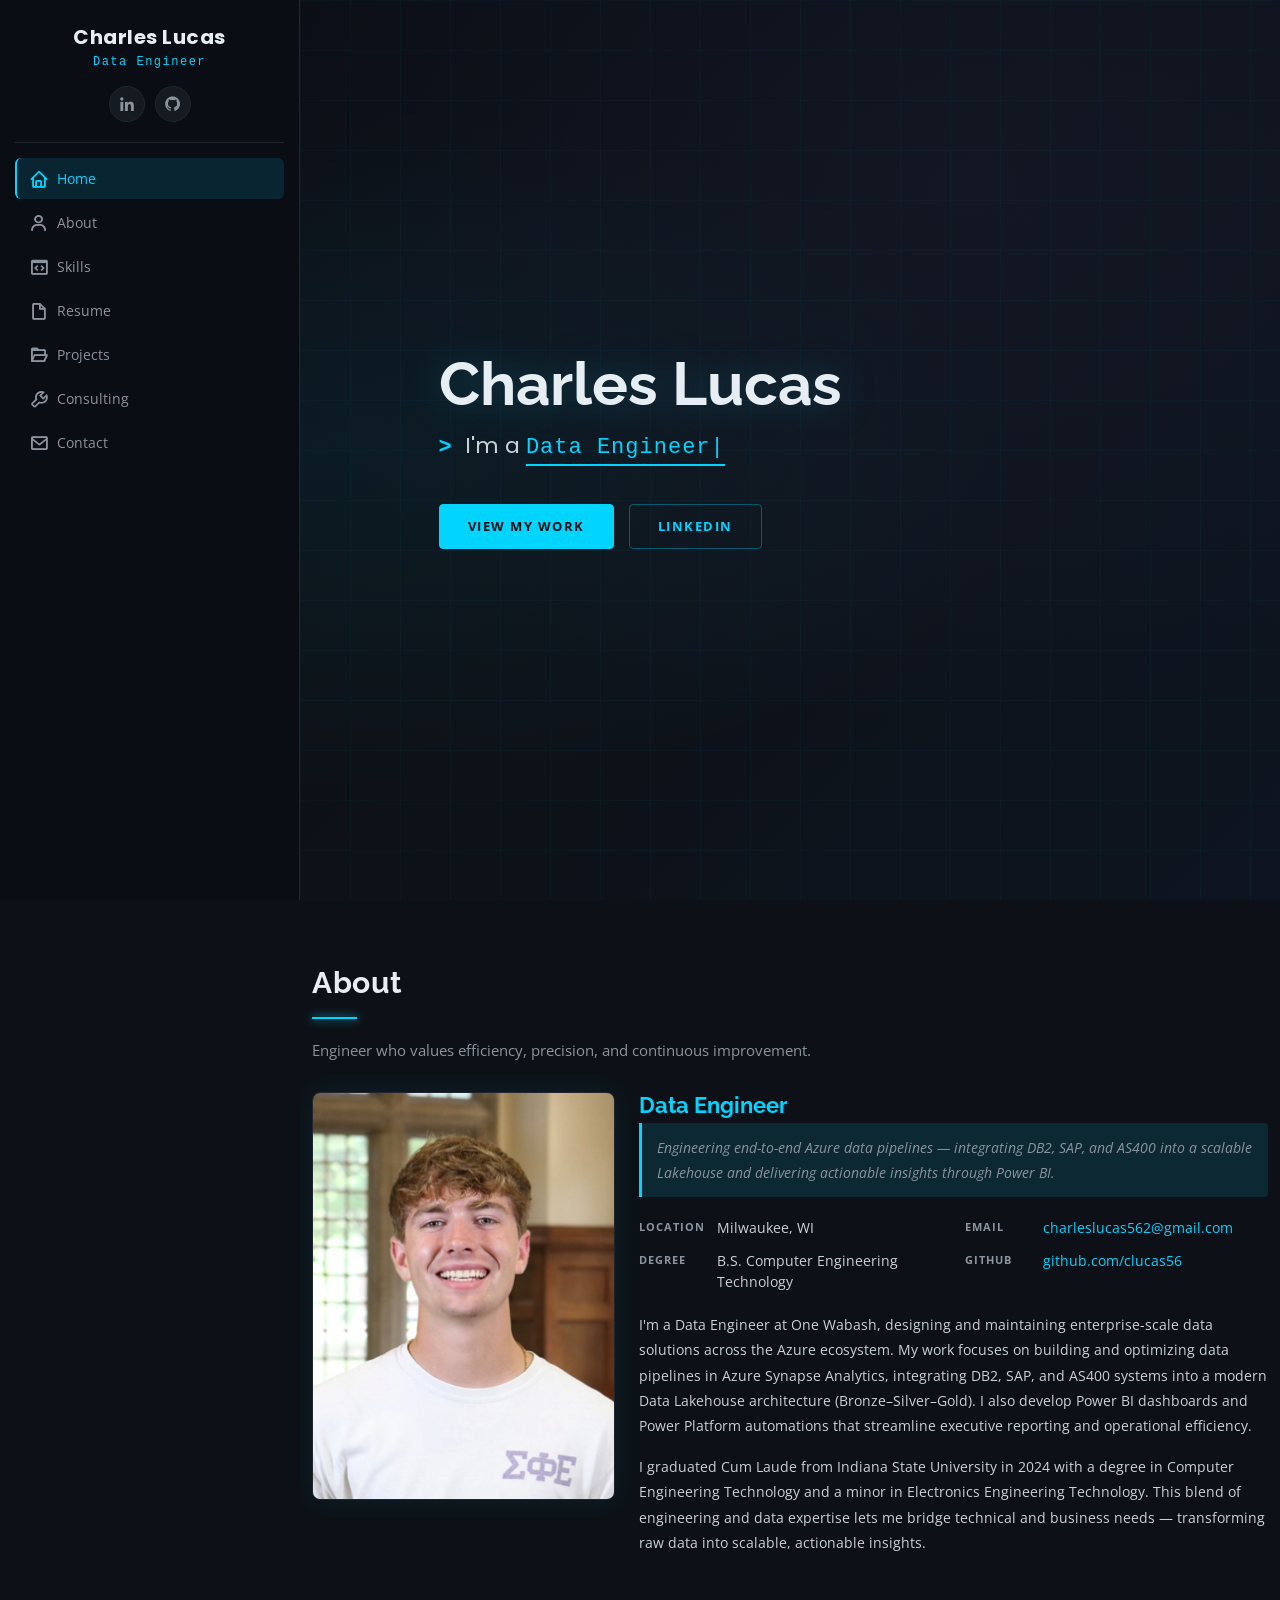
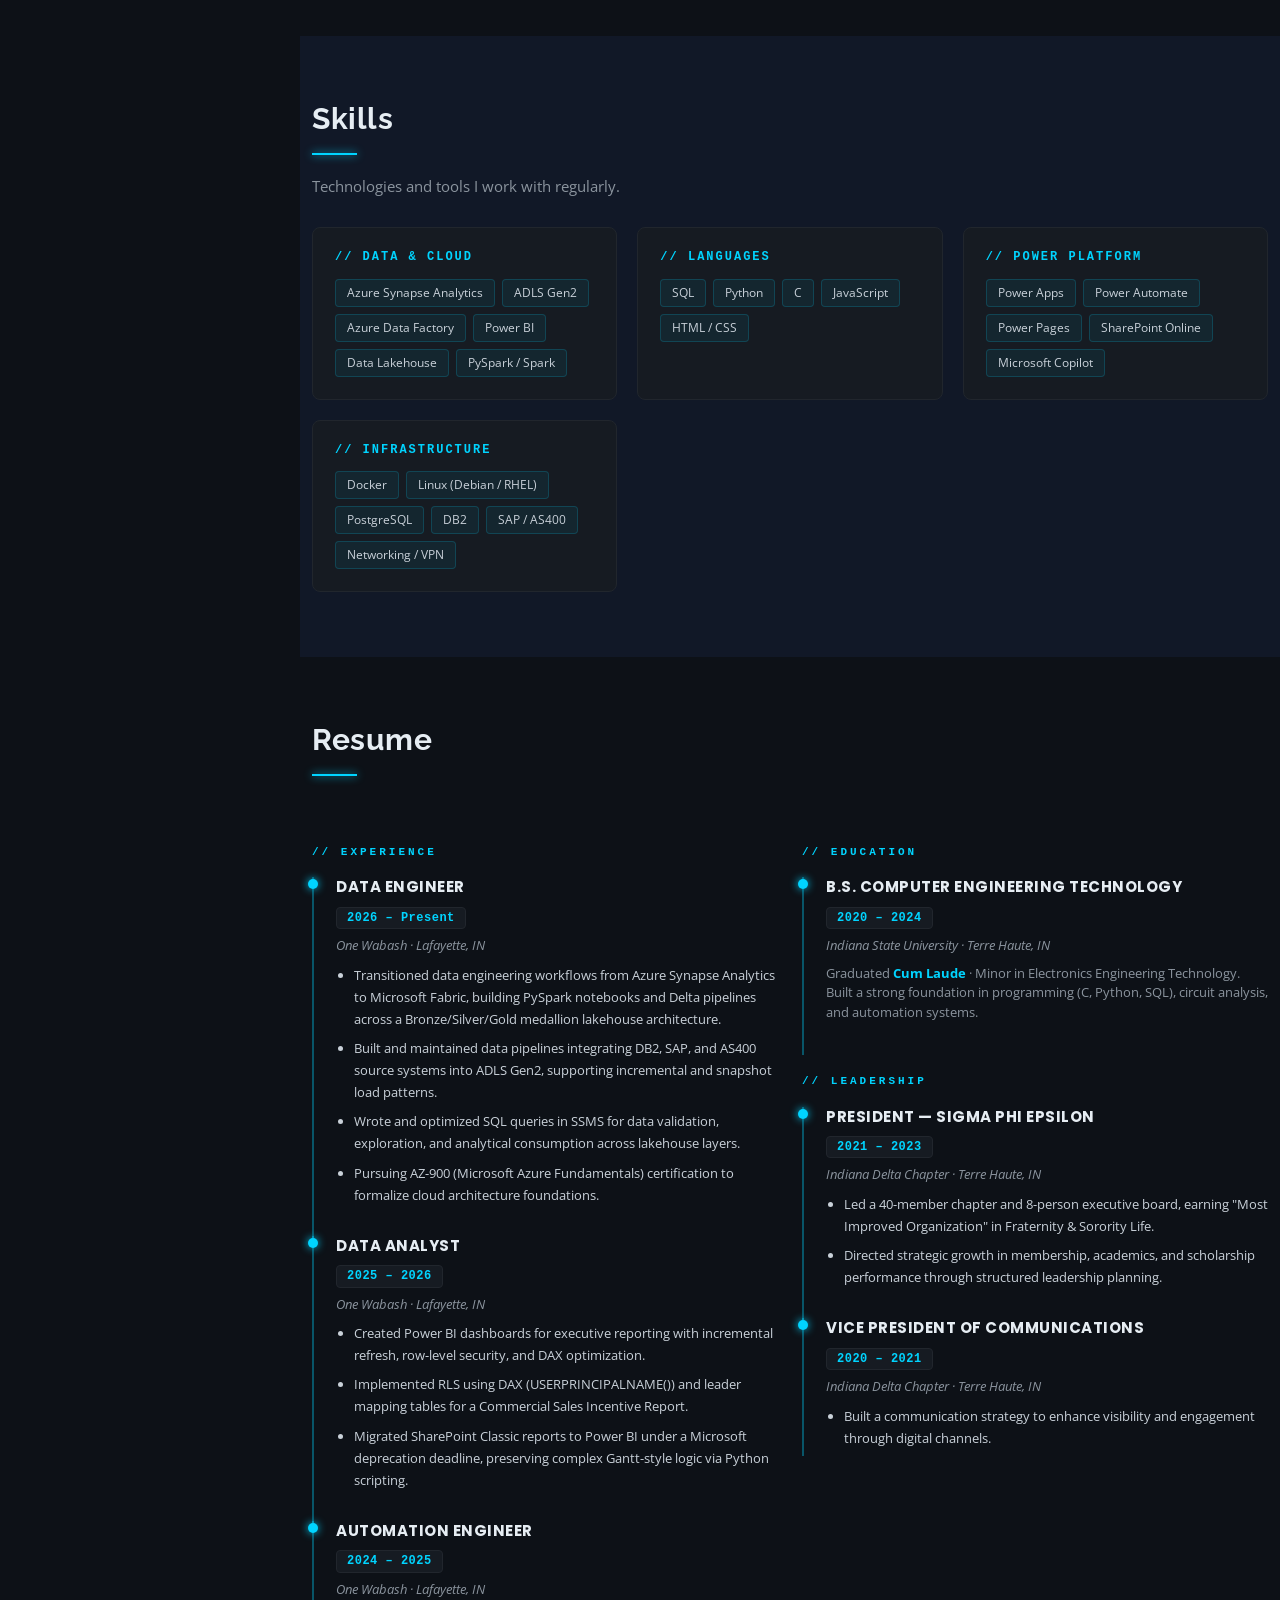
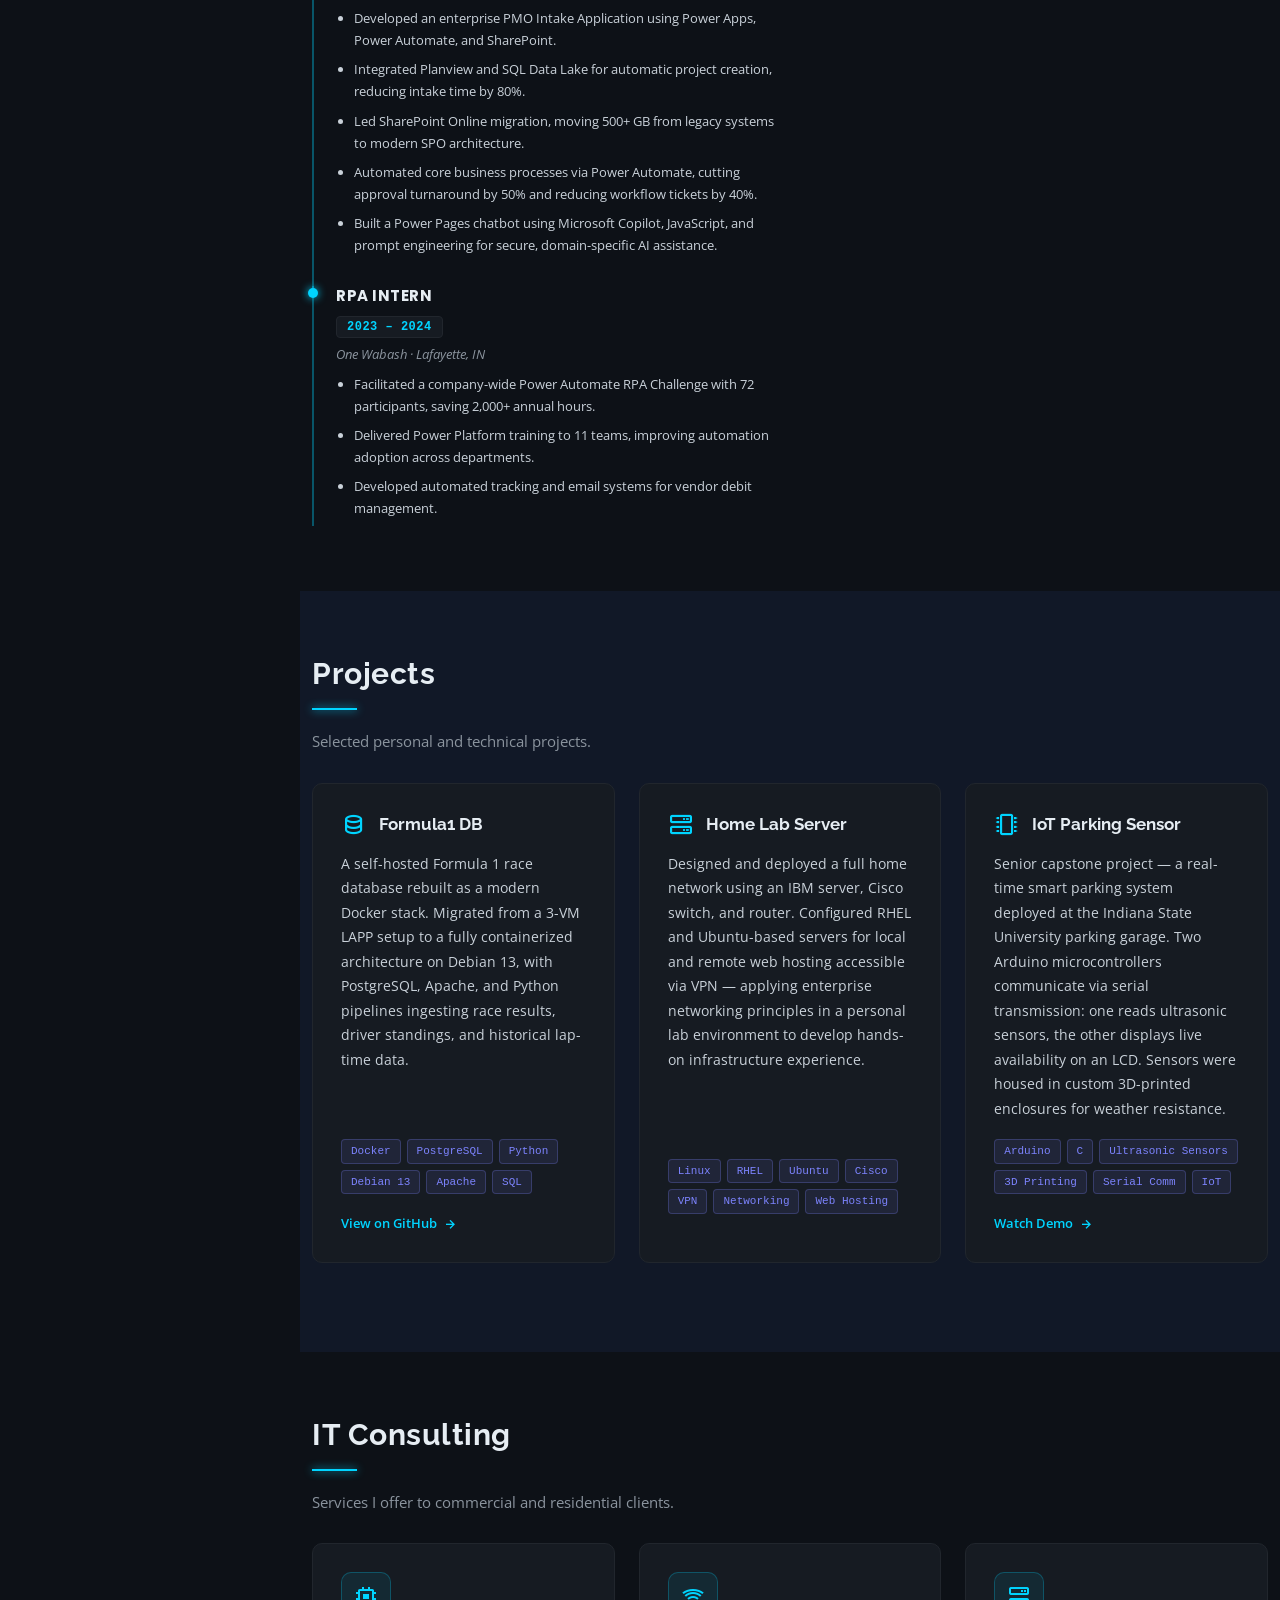
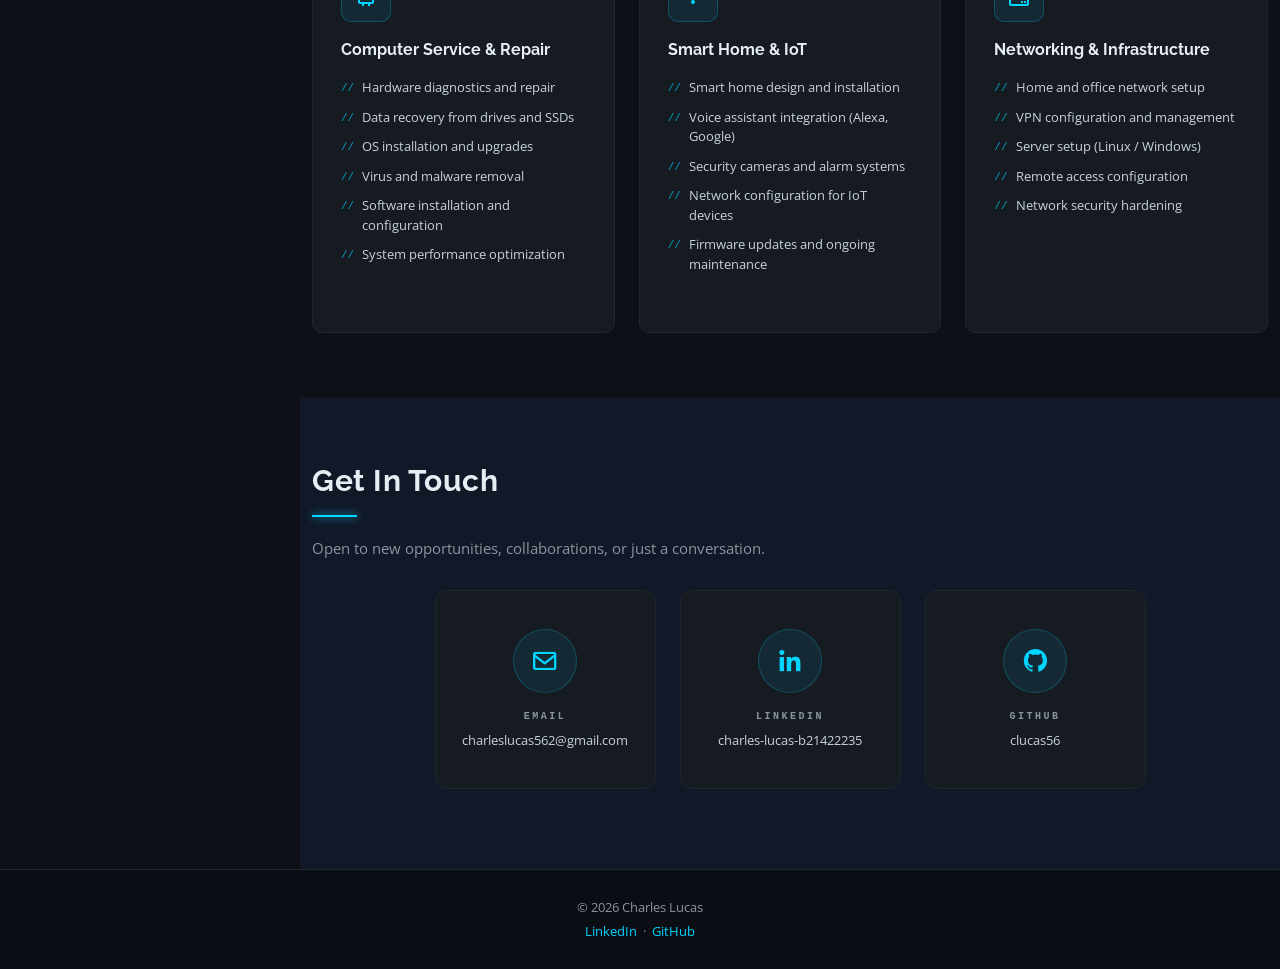
==== commit 097a275b: "Update resume, hero typing, and skills - Updated Data Engineer bullets to reflect Microsoft Fabric t" ====
--- a/index.html
+++ b/index.html
@@ -60,7 +60,7 @@
   <section id="hero" class="d-flex flex-column justify-content-center align-items-center">
     <div class="hero-container" data-aos="fade-in">
       <h1>Charles Lucas</h1>
-      <p>I'm a <span class="typed" data-typed-items="Data Engineer,Azure Developer,Power Platform Builder,Problem Solver"></span></p>
+      <p>I'm a <span class="typed" data-typed-items="Data Engineer,Azure Developer,AI Engineer,Problem Solver"></span></p>
       <div class="hero-links">
         <a class="btn-hero scrollto" href="#about">View My Work</a>
         <a class="btn-hero-outline" href="https://www.linkedin.com/in/charles-lucas-b21422235/" target="_blank">LinkedIn</a>
@@ -141,7 +141,6 @@
             <div class="skill-tags">
               <span class="skill-tag">SQL</span>
               <span class="skill-tag">Python</span>
-              <span class="skill-tag">DAX</span>
               <span class="skill-tag">C</span>
               <span class="skill-tag">JavaScript</span>
               <span class="skill-tag">HTML / CSS</span>
@@ -195,9 +194,10 @@
               <h5>2026 – Present</h5>
               <p><em>One Wabash · Lafayette, IN</em></p>
               <ul>
-                <li>Designed and implemented data pipelines in Azure Synapse Analytics using parent-child orchestration, integrating DB2, SAP, and AS400 into a modern Data Lakehouse (Bronze–Silver–Gold).</li>
-                <li>Built metadata-driven, parameterized pipelines for incremental and snapshot loads, improving scalability and reducing maintenance overhead.</li>
-                <li>Developed external tables and Spark notebooks for file partitioning, validation, and quality checks in ADLS Gen2.</li>
+                <li>Transitioned data engineering workflows from Azure Synapse Analytics to Microsoft Fabric, building PySpark notebooks and Delta pipelines across a Bronze/Silver/Gold medallion lakehouse architecture.</li>
+                <li>Built and maintained data pipelines integrating DB2, SAP, and AS400 source systems into ADLS Gen2, supporting incremental and snapshot load patterns.</li>
+                <li>Wrote and optimized SQL queries in SSMS for data validation, exploration, and analytical consumption across lakehouse layers.</li>
+                <li>Pursuing AZ-900 (Microsoft Azure Fundamentals) certification to formalize cloud architecture foundations.</li>
               </ul>
             </div>
 
